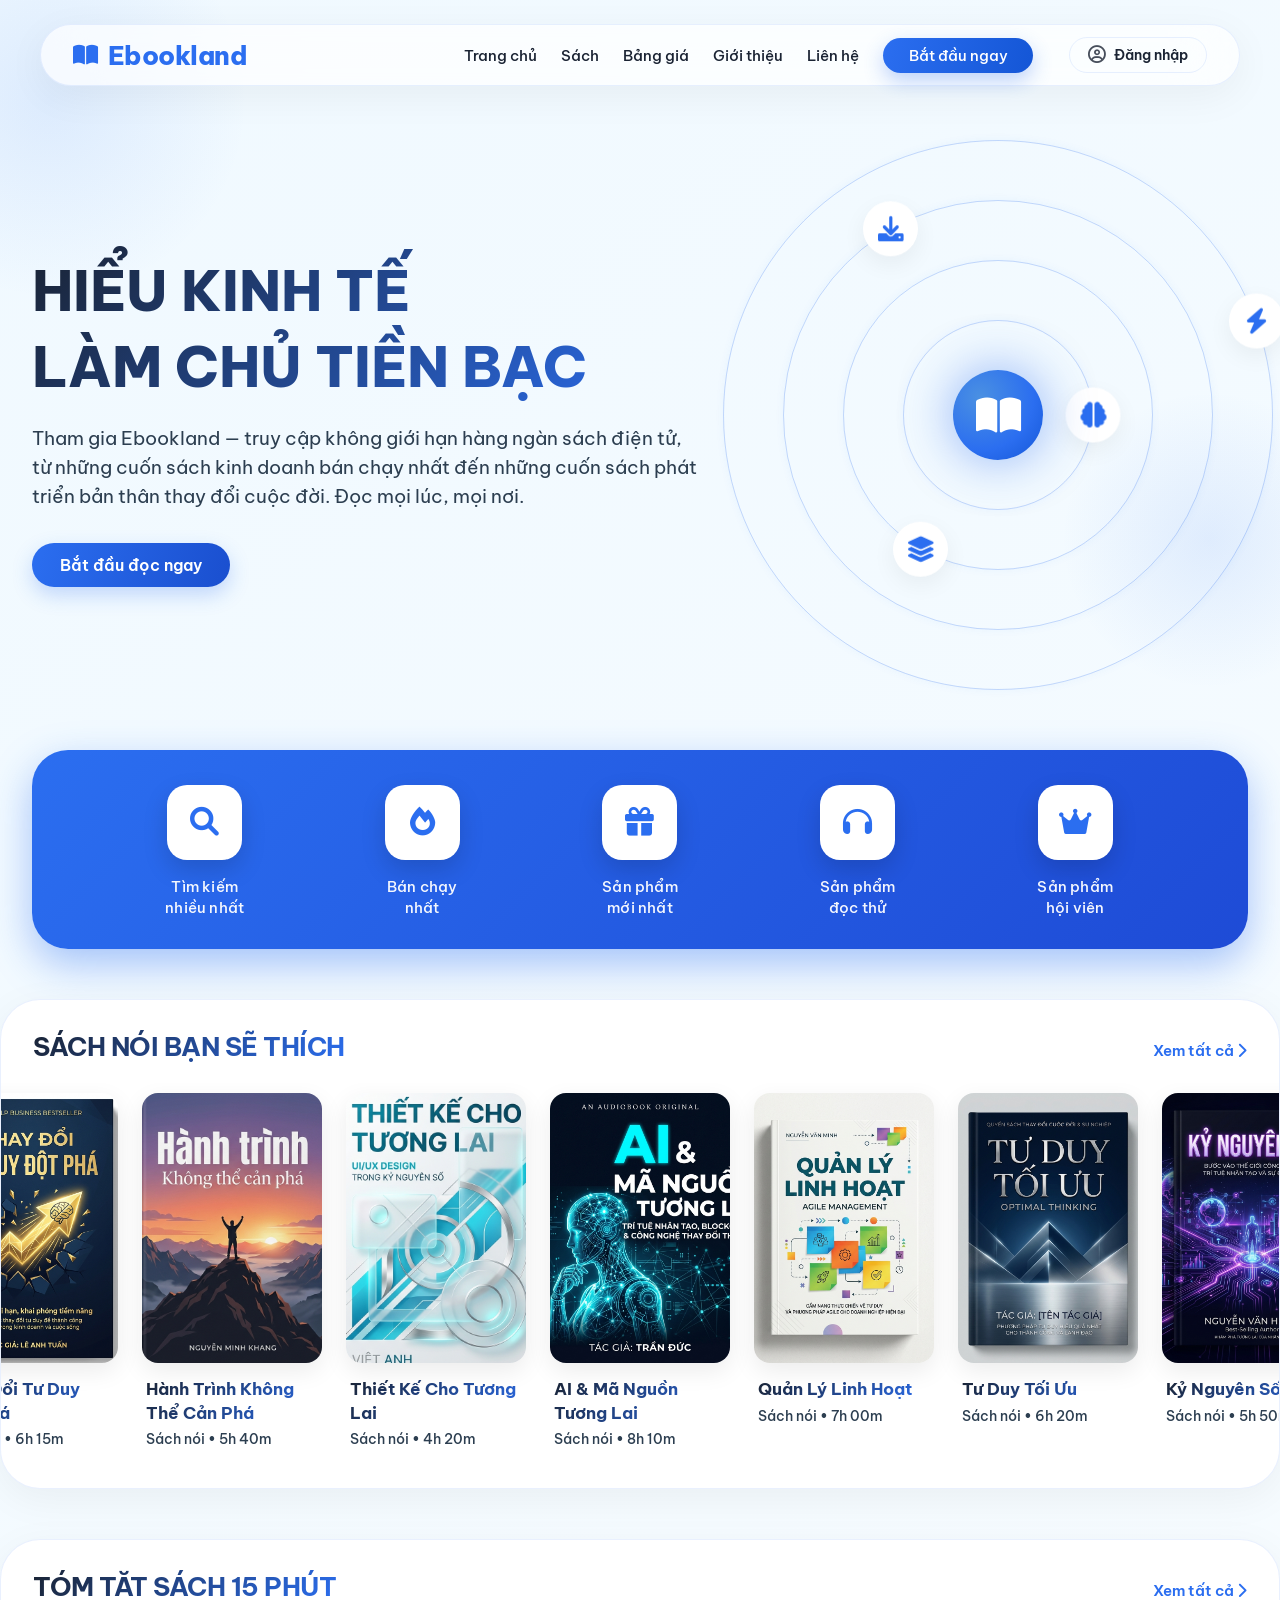
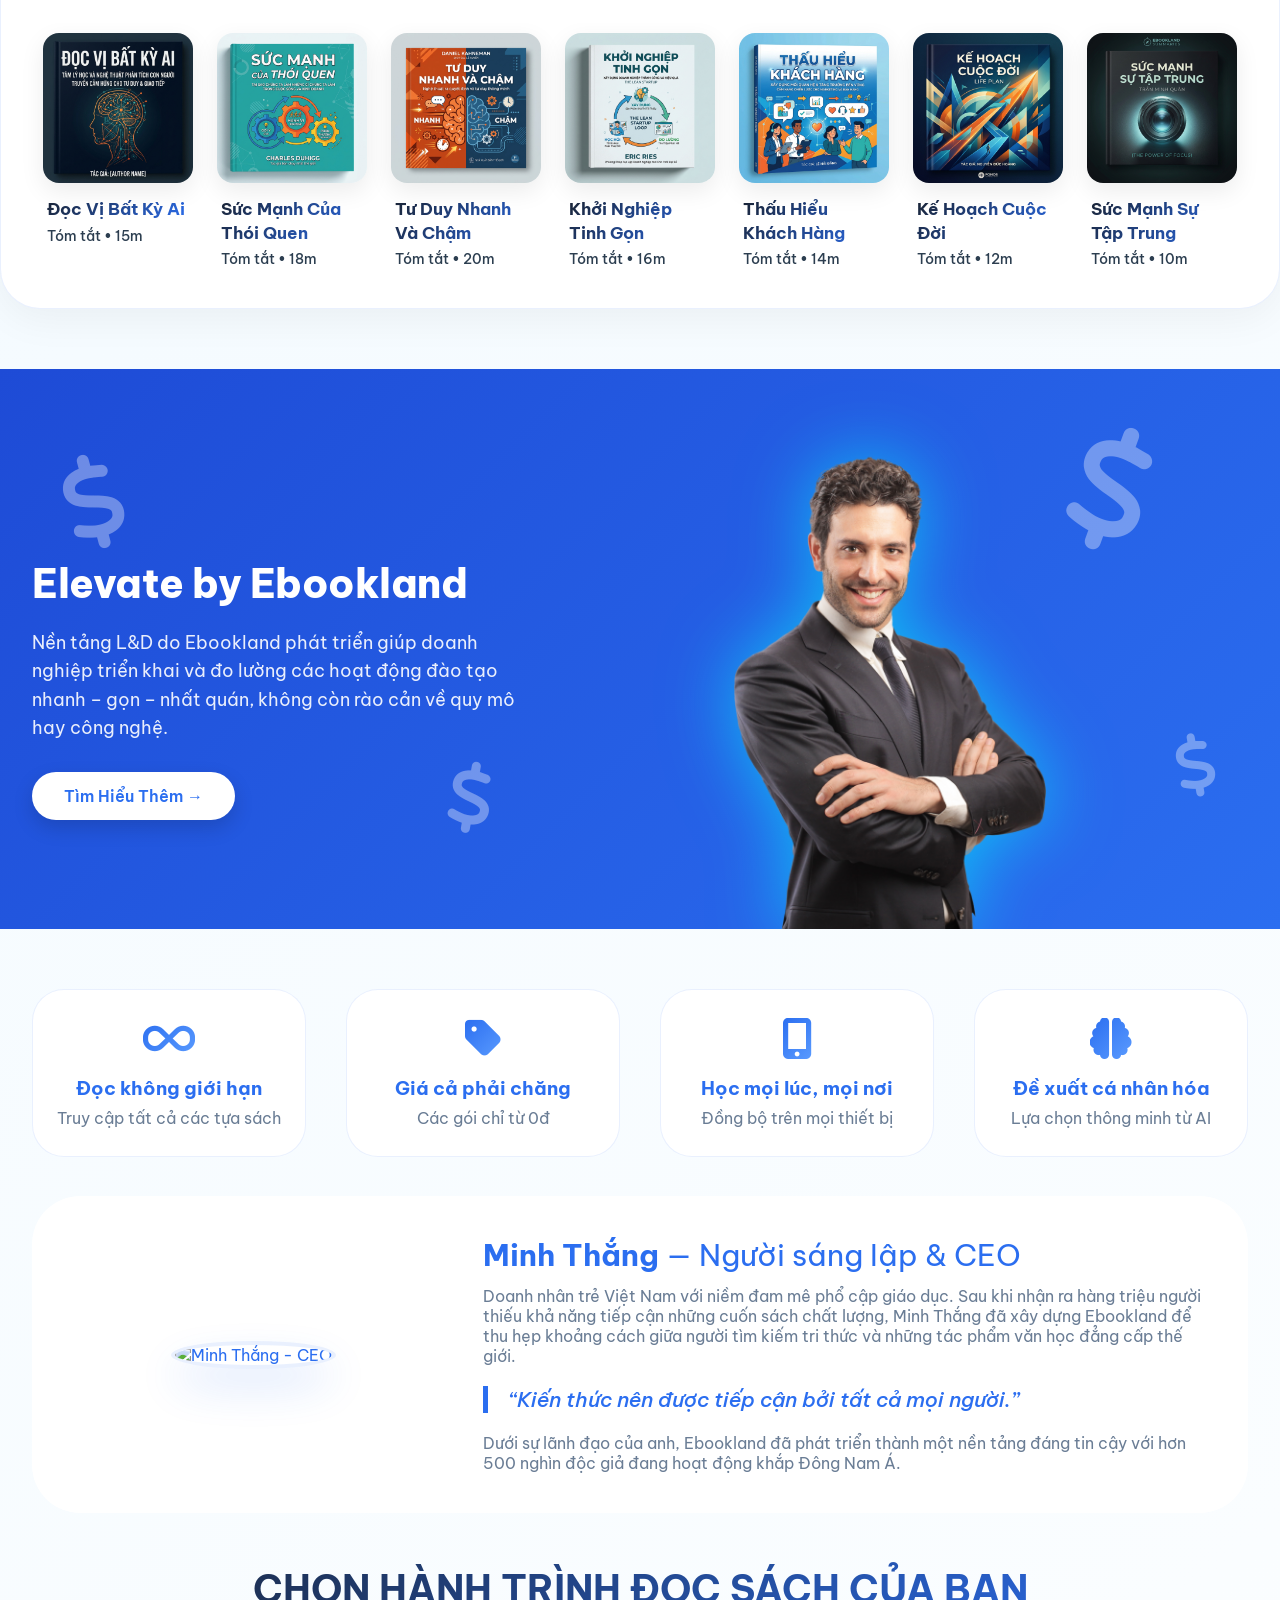
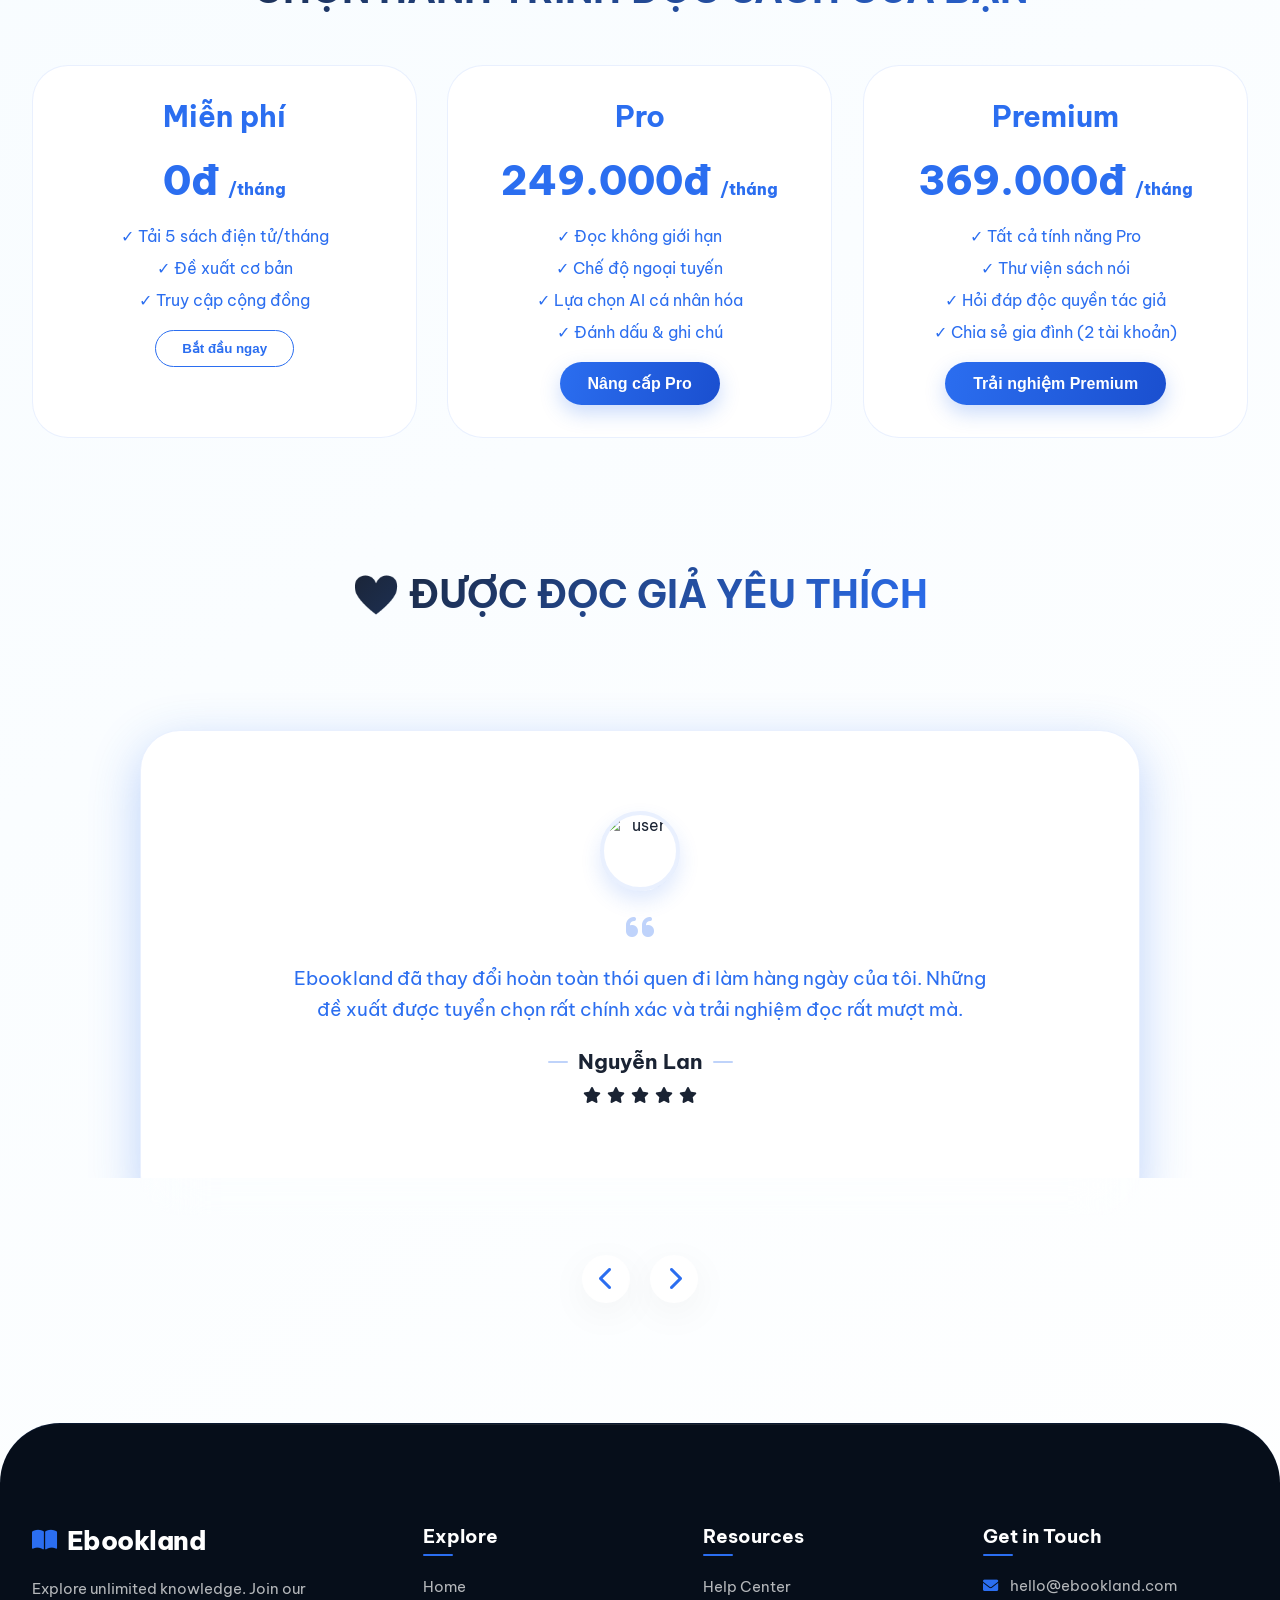
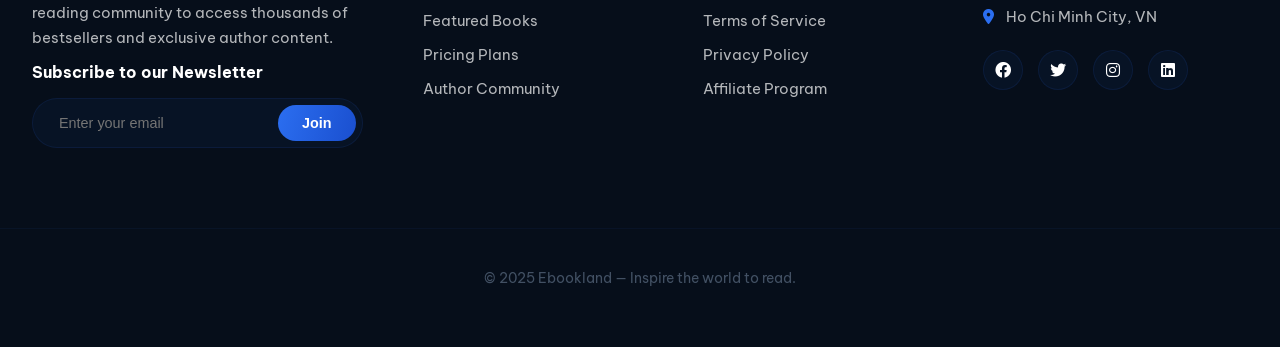
==== index.html @ 4ec9d4ea "first commit" ====
<!doctype html>
<html lang="vi">

<head>
  <meta charset="UTF-8" />
  <meta name="viewport" content="width=device-width, initial-scale=1.0, viewport-fit=cover" />
  <title>Ebookland | Đọc Thông Minh Hơn. Sống Tốt Hơn.</title>
  <link
    href="https://fonts.googleapis.com/css2?family=Be+Vietnam+Pro:wght@100;200;300;400;500;600;700;800;900&display=swap"
    rel="stylesheet" />
  <!-- Font Awesome -->
  <link rel="stylesheet" href="https://cdnjs.cloudflare.com/ajax/libs/font-awesome/6.0.0-beta3/css/all.min.css" />
  <!-- External CSS -->
  <link rel="stylesheet" href="trangchu.css" />
</head>

<body>
  <header>
    <div class="container navbar">
      <div class="logo">
        <i class="fas fa-book-open"></i> Ebookland
      </div>
      <div class="mobile-menu" id="mobileMenuBtn">
        <i class="fas fa-bars"></i>
      </div>
      <ul class="nav-links" id="navLinks">
        <li><a href="#home" data-i18n="nav_home">Trang chủ</a></li>
        <li><a href="#books" data-i18n="nav_books">Sách</a></li>
        <li><a href="#pricing" data-i18n="nav_pricing">Bảng giá</a></li>
        <li><a href="#about" data-i18n="nav_about">Giới thiệu</a></li>
        <li><a href="#contact" data-i18n="nav_contact">Liên hệ</a></li>
        <li><a href="#pricing" class="nav-cta" data-i18n="nav_cta">Bắt đầu ngay</a></li>
        <li id="user-nav-item">
          <a href="login.html" class="nav-login"><i class="far fa-user-circle"></i> Đăng nhập</a>
        </li>
      </ul>
    </div>
  </header>

  <main>
    <!-- Hero Section -->
    <section id="home" class="hero">
      <div class="shape" style="width: 400px; height: 400px; top: -100px; left: -150px"></div>
      <div class="shape" style="width: 300px; height: 300px; bottom: 20px; right: -80px"></div>
      <div class="container hero-content">
        <div class="hero-text">
          <h1 data-i18n="hero_h1">HIỂU KINH TẾ<br />LÀM CHỦ TIỀN BẠC</h1>
          <p data-i18n="hero_p">
            Tham gia Ebookland — truy cập không giới hạn hàng ngàn sách điện tử, từ
            những cuốn sách kinh doanh bán chạy nhất đến những cuốn sách phát triển bản thân
            thay đổi cuộc đời. Đọc mọi lúc, mọi nơi.
          </p>
          <a href="#pricing" class="btn-primary" style="text-decoration: none; display: inline-block"
            data-i18n="hero_btn">Bắt đầu đọc ngay
            <i class="fas fa-arrow-right"></i></a>
        </div>
        <div class="hero-image">
          <div class="orbital-wrapper">
            <!-- Central Core -->
            <div class="orbital-core">
              <i class="fas fa-book-open"></i>
            </div>

            <!-- Orbiting Rings -->
            <div class="orbit-ring ring-1"></div>
            <div class="orbit-ring ring-2"></div>
            <div class="orbit-ring ring-3"></div>
            <div class="orbit-ring ring-4"></div>

            <!-- Orbiting Nodes (Icon Only) -->
            <div class="orbit-card card-1">
              <i class="fas fa-brain"></i>
            </div>
            <div class="orbit-card card-2">
              <i class="fas fa-layer-group"></i>
            </div>
            <div class="orbit-card card-3">
              <i class="fas fa-download"></i>
            </div>
            <div class="orbit-card card-4">
              <i class="fas fa-bolt"></i>
            </div>

            <!-- Decorative Glow Dots -->
            <div class="glow-dot dot-1"></div>
            <div class="glow-dot dot-2"></div>
          </div>
        </div>
      </div>
    </section>

    <!-- Fonos-Style Audio Rails Section -->
    <section id="books" class="audio-sections">
      
      <!-- Quick Categories Navigation -->
      <div class="quick-categories-container reveal-on-scroll">
        <div class="quick-nav-box">
          <a href="#" class="quick-item">
            <div class="quick-icon"><i class="fas fa-search"></i></div>
            <span>Tìm kiếm<br>nhiều nhất</span>
          </a>
          <a href="#" class="quick-item">
            <div class="quick-icon"><i class="fas fa-fire"></i></div>
            <span>Bán chạy<br>nhất</span>
          </a>
          <a href="#" class="quick-item">
            <div class="quick-icon"><i class="fas fa-gift"></i></div>
            <span>Sản phẩm<br>mới nhất</span>
          </a>
          <a href="#" class="quick-item">
            <div class="quick-icon"><i class="fas fa-headphones"></i></div>
            <span>Sản phẩm<br>đọc thử</span>
          </a>
          <a href="#" id="premium-trigger" class="quick-item">
            <div class="quick-icon"><i class="fas fa-crown"></i></div>
            <span>Sản phẩm<br>hội viên</span>
          </a>
        </div>
      </div>

      <!-- Lane 1: Audiobooks -->
      <div class="content-rail-wrapper reveal-on-scroll">
        <div class="container section-header">
          <h2 class="section-title-left">SÁCH NÓI BẠN SẼ THÍCH</h2>
          <a href="tatcasach.html" class="view-all">Xem tất cả <i class="fas fa-chevron-right"></i></a>
        </div>
        <div class="content-rail">
          <!-- Card 1 -->
          <div class="audio-card">
            <div class="cover-wrapper">
              <img src="images/cover-1.png"
                alt="Thay Đổi Tư Duy Đột Phá" />
              <div class="play-overlay"><i class="fas fa-play"></i></div>
            </div>
            <div class="audio-info">
              <div class="audio-title">Thay Đổi Tư Duy Đột Phá</div>
              <div class="audio-author">Sách nói • 6h 15m</div>
            </div>
          </div>
          <!-- Card 2 -->
          <div class="audio-card">
            <div class="cover-wrapper mockup-cover">
              <img src="images/cover-2.png"
                alt="Hành Trình Không Thể Cản Phá" />
              <div class="play-overlay"><i class="fas fa-play"></i></div>
            </div>
            <div class="audio-info">
              <div class="audio-title">Hành Trình Không Thể Cản Phá</div>
              <div class="audio-author">Sách nói • 5h 40m</div>
            </div>
          </div>
          <!-- Card 3 -->
          <div class="audio-card">
            <div class="cover-wrapper mockup-cover">
              <img src="images/cover-3.png"
                alt="Thiết Kế Cho Tương Lai" />
              <div class="play-overlay"><i class="fas fa-play"></i></div>
            </div>
            <div class="audio-info">
              <div class="audio-title">Thiết Kế Cho Tương Lai</div>
              <div class="audio-author">Sách nói • 4h 20m</div>
            </div>
          </div>
          <!-- Card 4 -->
          <div class="audio-card">
            <div class="cover-wrapper">
              <img src="images/ai-book.png" alt="AI & Mã Nguồn Tương Lai" />
              <div class="play-overlay"><i class="fas fa-play"></i></div>
            </div>
            <div class="audio-info">
              <div class="audio-title">AI & Mã Nguồn Tương Lai</div>
              <div class="audio-author">Sách nói • 8h 10m</div>
            </div>
          </div>
          <!-- Card 5 (Extra for scrolling) -->
          <div class="audio-card">
            <div class="cover-wrapper">
              <img src="images/agile-book.png" alt="Quản Lý Linh Hoạt" />
              <div class="play-overlay"><i class="fas fa-play"></i></div>
            </div>
            <div class="audio-info">
              <div class="audio-title">Quản Lý Linh Hoạt</div>
              <div class="audio-author">Sách nói • 7h 00m</div>
            </div>
          </div>
          <!-- Card 6 -->
          <div class="audio-card">
            <div class="cover-wrapper">
              <img src="images/toiuu.png" alt="Tư Duy Tối Ưu" />
              <div class="play-overlay"><i class="fas fa-play"></i></div>
            </div>
            <div class="audio-info">
              <div class="audio-title">Tư Duy Tối Ưu</div>
              <div class="audio-author">Sách nói • 6h 20m</div>
            </div>
          </div>
          <!-- Card 7 -->
          <div class="audio-card">
            <div class="cover-wrapper">
              <img src="images/kynguyenso.png" alt="Kỷ Nguyên Số" />
              <div class="play-overlay"><i class="fas fa-play"></i></div>
            </div>
            <div class="audio-info">
              <div class="audio-title">Kỷ Nguyên Số</div>
              <div class="audio-author">Sách nói • 5h 50m</div>
            </div>
          </div>
        </div>
      </div>

      <!-- Lane 2: Summaries -->
      <div class="content-rail-wrapper reveal-on-scroll" style="transition-delay: 0.2s;">
        <div class="container section-header">
          <h2 class="section-title-left"> TÓM TẮT SÁCH 15 PHÚT</h2>
          <a href="tatcasach.html" class="view-all">Xem tất cả <i class="fas fa-chevron-right"></i></a>
        </div>
        <div class="content-rail">
          <!-- Card 1 -->
          <div class="audio-card square-card">
            <div class="cover-wrapper square">
              <img src="images/docvi.png" alt="Đọc Vị Bất Kỳ Ai" />
              <div class="play-overlay"><i class="fas fa-play"></i></div>
            </div>
            <div class="audio-info">
              <div class="audio-title">Đọc Vị Bất Kỳ Ai</div>
              <div class="audio-author">Tóm tắt • 15m</div>
            </div>
          </div>
          <!-- Card 2 -->
          <div class="audio-card square-card">
            <div class="cover-wrapper square">
              <img src="images/thoiquen.png" alt="Sức Mạnh Của Thói Quen" />
              <div class="play-overlay"><i class="fas fa-play"></i></div>
            </div>
            <div class="audio-info">
              <div class="audio-title">Sức Mạnh Của Thói Quen</div>
              <div class="audio-author">Tóm tắt • 18m</div>
            </div>
          </div>
          <!-- Card 3 -->
          <div class="audio-card square-card">
            <div class="cover-wrapper square">
              <img src="images/tuduy.png" alt="Tư Duy Nhanh Và Chậm" />
              <div class="play-overlay"><i class="fas fa-play"></i></div>
            </div>
            <div class="audio-info">
              <div class="audio-title">Tư Duy Nhanh Và Chậm</div>
              <div class="audio-author">Tóm tắt • 20m</div>
            </div>
          </div>
          <!-- Card 4 -->
          <div class="audio-card square-card">
            <div class="cover-wrapper square">
              <img src="images/khoinghiep.png" alt="Khởi Nghiệp Tinh Gọn" />
              <div class="play-overlay"><i class="fas fa-play"></i></div>
            </div>
            <div class="audio-info">
              <div class="audio-title">Khởi Nghiệp Tinh Gọn</div>
              <div class="audio-author">Tóm tắt • 16m</div>
            </div>
          </div>
          <!-- Card 5 -->
          <div class="audio-card square-card">
            <div class="cover-wrapper square">
              <img src="images/khachhang.png" alt="Thấu Hiểu Khách Hàng" />
              <div class="play-overlay"><i class="fas fa-play"></i></div>
            </div>
            <div class="audio-info">
              <div class="audio-title">Thấu Hiểu Khách Hàng</div>
              <div class="audio-author">Tóm tắt • 14m</div>
            </div>
          </div>
          <!-- Card 6 -->
          <div class="audio-card square-card">
            <div class="cover-wrapper square">
              <img src="images/kehoach.png" alt="Kế Hoạch Cuộc Đời" />
              <div class="play-overlay"><i class="fas fa-play"></i></div>
            </div>
            <div class="audio-info">
              <div class="audio-title">Kế Hoạch Cuộc Đời</div>
              <div class="audio-author">Tóm tắt • 12m</div>
            </div>
          </div>
          <!-- Card 7 -->
          <div class="audio-card square-card">
            <div class="cover-wrapper square">
              <img src="images/taptrung.png" alt="Sức Mạnh Sự Tập Trung" />
              <div class="play-overlay"><i class="fas fa-play"></i></div>
            </div>
            <div class="audio-info">
              <div class="audio-title">Sức Mạnh Sự Tập Trung</div>
              <div class="audio-author">Tóm tắt • 10m</div>
            </div>
          </div>
        </div>
      </div>
    </section>

    <!-- Elevate by Ebookland Banner -->
    <section class="elevate-full-width reveal-on-scroll">
      <div class="elevate-banner">
        <!-- Floating Dollar Icons for decoration -->
        <div class="floating-icons">
          <i class="fas fa-dollar-sign icon-1"></i>
          <i class="fas fa-dollar-sign icon-2"></i>
          <i class="fas fa-dollar-sign icon-3"></i>
          <i class="fas fa-dollar-sign icon-4"></i>
        </div>

        <div class="container elevate-inner">
          <div class="elevate-content">
            <h2>Elevate by Ebookland</h2>
          <p>Nền tảng L&D do Ebookland phát triển giúp doanh nghiệp triển khai và đo lường các hoạt động đào tạo nhanh – gọn – nhất quán, không còn rào cản về quy mô hay công nghệ.</p>
          <a href="#" class="btn-elevate">Tìm Hiểu Thêm &rarr;</a>
        </div>
        
        <div class="elevate-visual reveal-on-scroll">
          <img src="doanhnhan.png" alt="Businessman" class="elevate-businessman-img" />
        </div>
        </div>
      </div>
    </section>

    <!-- Benefits Section -->
    <div class="container">
      <div class="benefits-grid">
        <div class="benefit-item reveal-on-scroll">
          <i class="fas fa-infinity"></i>
          <h4>Đọc không giới hạn</h4>
          <p>Truy cập tất cả các tựa sách</p>
        </div>
        <div class="benefit-item reveal-on-scroll">
          <i class="fas fa-tag"></i>
          <h4>Giá cả phải chăng</h4>
          <p>Các gói chỉ từ 0đ</p>
        </div>
        <div class="benefit-item reveal-on-scroll">
          <i class="fas fa-mobile-alt"></i>
          <h4>Học mọi lúc, mọi nơi</h4>
          <p>Đồng bộ trên mọi thiết bị</p>
        </div>
        <div class="benefit-item reveal-on-scroll">
          <i class="fas fa-brain"></i>
          <h4>Đề xuất cá nhân hóa</h4>
          <p>Lựa chọn thông minh từ AI</p>
        </div>
      </div>
    </div>

    <!-- About CEO -->
    <section id="about" class="container">
      <div class="about-ceo">
        <div class="ceo-img reveal-on-scroll">
          <img src="https://images.unsplash.com/photo-1506794778202-cad84cf45f1d?w=400&h=400&fit=crop"
            alt="Minh Thắng - CEO" />
        </div>
        <div class="ceo-quote reveal-on-scroll">
          <h3>
            Minh Thắng <span style="font-weight: 400">— Người sáng lập & CEO</span>
          </h3>
          <p>
            Doanh nhân trẻ Việt Nam với niềm đam mê phổ cập giáo dục. Sau khi nhận ra hàng triệu người
            thiếu khả năng tiếp cận những cuốn sách chất lượng, Minh Thắng đã xây dựng Ebookland để
            thu hẹp khoảng cách giữa người tìm kiếm tri thức và những tác phẩm văn học đẳng cấp thế giới.
          </p>
          <div class="quote-text">
            “Kiến thức nên được tiếp cận bởi tất cả mọi người.”
          </div>
          <p>
            Dưới sự lãnh đạo của anh, Ebookland đã phát triển thành một nền tảng đáng tin cậy với hơn
            500 nghìn độc giả đang hoạt động khắp Đông Nam Á.
          </p>
        </div>
      </div>
    </section>

    <!-- Pricing Section -->
    <section id="pricing" class="container">
      <h2 class="section-title">CHỌN HÀNH TRÌNH ĐỌC SÁCH CỦA BẠN</h2>
      <div class="pricing-grid">
        <div class="pricing-card reveal-on-scroll">
          <h3>Miễn phí</h3>
          <div class="price-value">
            0đ <span style="font-size: 1rem">/tháng</span>
          </div>
          <ul>
            <li>✓ Tải 5 sách điện tử/tháng</li>
            <li>✓ Đề xuất cơ bản</li>
            <li>✓ Truy cập cộng đồng</li>
          </ul>
          <button class="btn-outline">Bắt đầu ngay</button>
        </div>
        <div class="pricing-card reveal-on-scroll">
          <h3>Pro</h3>
          <div class="price-value">
            249.000đ <span style="font-size: 1rem">/tháng</span>
          </div>
          <ul>
            <li>✓ Đọc không giới hạn</li>
            <li>✓ Chế độ ngoại tuyến</li>
            <li>✓ Lựa chọn AI cá nhân hóa</li>
            <li>✓ Đánh dấu & ghi chú</li>
          </ul>
          <button class="btn-primary">Nâng cấp Pro</button>
        </div>
        <div class="pricing-card reveal-on-scroll">
          <h3>Premium</h3>
          <div class="price-value">
            369.000đ <span style="font-size: 1rem">/tháng</span>
          </div>
          <ul>
            <li>✓ Tất cả tính năng Pro</li>
            <li>✓ Thư viện sách nói</li>
            <li>✓ Hỏi đáp độc quyền tác giả</li>
            <li>✓ Chia sẻ gia đình (2 tài khoản)</li>
          </ul>
          <button class="btn-primary">Trải nghiệm Premium</button>
        </div>
      </div>
    </section>

    <!-- Testimonials Slider -->
    <section class="container testimonials-section">
      <h2 class="section-title">❤️ ĐƯỢC ĐỌC GIẢ YÊU THÍCH</h2>
      <div class="slider-container">
        <div class="testimonial-track" id="testimonialTrack">
          <div class="testimonial-card reveal-on-scroll">
            <img src="https://randomuser.me/api/portraits/women/68.jpg" alt="user" />
            <p>
              <i class="fas fa-quote-left"></i>
              Ebookland đã thay đổi hoàn toàn thói quen đi làm hàng ngày của tôi. Những đề xuất được
              tuyển chọn rất chính xác và trải nghiệm đọc rất mượt mà.
            </p>
            <h4>Nguyễn Lan</h4>
            <div class="stars">
              <i class="fas fa-star"></i><i class="fas fa-star"></i><i class="fas fa-star"></i><i
                class="fas fa-star"></i><i class="fas fa-star"></i>
            </div>
          </div>
          <div class="testimonial-card reveal-on-scroll">
            <img src="https://randomuser.me/api/portraits/men/32.jpg" alt="user" />
            <p>
              <i class="fas fa-quote-left"></i> Gói Pro thực sự là một món hời. Tôi đã đọc 24 cuốn sách
              trong 3 tháng nhờ thư viện khổng lồ và ứng dụng di động tuyệt vời. Rất đáng giới thiệu!
            </p>
            <h4>Minh Đức</h4>
            <div class="stars">
              <i class="fas fa-star"></i><i class="fas fa-star"></i><i class="fas fa-star"></i><i
                class="fas fa-star"></i><i class="fas fa-star-half-alt"></i>
            </div>
          </div>
          <div class="testimonial-card reveal-on-scroll">
            <img src="https://randomuser.me/api/portraits/women/44.jpg" alt="user" />
            <p>
              <i class="fas fa-quote-left"></i> Cuối cùng tôi cũng tìm được một nền tảng cung cấp các kiến thức
              kinh doanh thực tiễn và chuyên sâu. Sau thời gian trải nghiệm, dịch vụ tại đây thực sự vượt xa
              mong đợi của tôi.
            </p>
            <h4>Phương Anh</h4>
            <div class="stars">
              <i class="fas fa-star"></i><i class="fas fa-star"></i><i class="fas fa-star"></i><i
                class="fas fa-star"></i><i class="fas fa-star"></i>
            </div>
          </div>
        </div>
      </div>
      <div class="slider-controls">
        <button class="slider-btn" id="prevSlide">
          <i class="fas fa-chevron-left"></i>
        </button>
        <button class="slider-btn" id="nextSlide">
          <i class="fas fa-chevron-right"></i>
        </button>
      </div>
    </section>
  </main>

  <!-- Footer -->
  <footer>
    <div class="container footer-grid">
      <!-- Column 1: Brand & Newsletter -->
      <div class="footer-col brand-col">
        <div class="logo footer-logo">
          <i class="fas fa-book-open"></i> Ebookland
        </div>
        <p class="footer-desc">
          Explore unlimited knowledge. Join our reading community to access thousands of bestsellers and exclusive
          author
          content.
        </p>
        <div class="newsletter">
          <h5>Subscribe to our Newsletter</h5>
          <div class="newsletter-form">
            <input type="email" placeholder="Enter your email" />
            <button class="btn-primary">Join</button>
          </div>
        </div>
      </div>

      <!-- Column 2: Explore -->
      <div class="footer-col reveal-on-scroll">
        <h4>Explore</h4>
        <ul class="footer-links">
          <li><a href="#home">Home</a></li>
          <li><a href="#books">Featured Books</a></li>
          <li><a href="#pricing">Pricing Plans</a></li>
          <li><a href="#about">Author Community</a></li>
        </ul>
      </div>

      <!-- Column 3: Resources -->
      <div class="footer-col reveal-on-scroll">
        <h4>Resources</h4>
        <ul class="footer-links">
          <li><a href="#">Help Center</a></li>
          <li><a href="#">Terms of Service</a></li>
          <li><a href="#">Privacy Policy</a></li>
          <li><a href="#">Affiliate Program</a></li>
        </ul>
      </div>

      <!-- Column 4: Contact & Social -->
      <div class="footer-col reveal-on-scroll">
        <h4>Get in Touch</h4>
        <p><i class="fas fa-envelope"></i> hello@ebookland.com</p>
        <p><i class="fas fa-map-marker-alt"></i> Ho Chi Minh City, VN</p>
        <div class="social-icons">
          <a href="#"><i class="fab fa-facebook"></i></a>
          <a href="#"><i class="fab fa-twitter"></i></a>
          <a href="#"><i class="fab fa-instagram"></i></a>
          <a href="#"><i class="fab fa-linkedin"></i></a>
        </div>
      </div>
    </div>
    <div class="container footer-bottom">
      <div class="copyright">
        © 2025 Ebookland — Inspire the world to read.
      </div>
    </div>
  </footer>

  <!-- Back to Top Button -->
  <div class="back-to-top" id="backToTop">
    <i class="fas fa-arrow-up"></i>
  </div>

  <script>
    // Mobile menu toggle
    const mobileBtn = document.getElementById("mobileMenuBtn");
    const navLinks = document.getElementById("navLinks");
    mobileBtn.addEventListener("click", () => {
      navLinks.classList.toggle("active");
    });

    // Testimonials slider
    const track = document.getElementById("testimonialTrack");
    const slides = document.querySelectorAll(".testimonial-card");
    const prevBtn = document.getElementById("prevSlide");
    const nextBtn = document.getElementById("nextSlide");
    let currentIdx = 0;
    const totalSlides = slides.length;

    function updateSlider() {
      const width = sliderContainer.clientWidth;
      track.style.transform = `translateX(-${currentIdx * width}px)`;
    }

    window.addEventListener("resize", () => updateSlider());

    nextBtn.addEventListener("click", () => {
      currentIdx = (currentIdx + 1) % totalSlides;
      updateSlider();
    });

    prevBtn.addEventListener("click", () => {
      currentIdx = (currentIdx - 1 + totalSlides) % totalSlides;
      updateSlider();
    });

    let autoplay = setInterval(() => {
      currentIdx = (currentIdx + 1) % totalSlides;
      updateSlider();
    }, 5500);

    const sliderContainer = document.querySelector(".slider-container");
    sliderContainer.addEventListener("mouseenter", () =>
      clearInterval(autoplay),
    );
    sliderContainer.addEventListener("mouseleave", () => {
      autoplay = setInterval(() => {
        currentIdx = (currentIdx + 1) % totalSlides;
        updateSlider();
      }, 5500);
    });

    // Smooth scroll
    document.querySelectorAll('a[href^="#"]').forEach((anchor) => {
      anchor.addEventListener("click", function (e) {
        e.preventDefault();
        const target = document.querySelector(this.getAttribute("href"));
        if (target) {
          target.scrollIntoView({ behavior: "smooth", block: "start" });
          if (navLinks.classList.contains("active"))
            navLinks.classList.remove("active");
        }
      });
    });

    // Header scroll effect & Back to Top visibility
    const header = document.querySelector("header");
    const backToTop = document.getElementById("backToTop");

    window.addEventListener("scroll", () => {
      // Header
      if (window.scrollY > 50) {
        header.classList.add("scrolled");
      } else {
        header.classList.remove("scrolled");
      }

      // Back to top
      if (window.scrollY > 500) {
        backToTop.classList.add("visible");
      } else {
        backToTop.classList.remove("visible");
      }
    });

    backToTop.addEventListener("click", () => {
      window.scrollTo({ top: 0, behavior: "smooth" });
    });

    setTimeout(() => updateSlider(), 100);

    // Check for logged in user
    document.addEventListener('DOMContentLoaded', () => {
      const userName = localStorage.getItem('user_name');
      const userNavItem = document.getElementById('user-nav-item');

      if (userName && userNavItem) {
        userNavItem.style.position = 'relative'; // Ensure dropdown positions correctly
        userNavItem.innerHTML = `
          <div class="user-logged-in-box" id="userProfileBtn">
            <span class="user-avatar-circle"><i class="fas fa-user"></i></span>
            <span class="user-name-label">${userName}</span>
            <i class="fas fa-chevron-down dropdown-arrow"></i>
          </div>
          <div class="user-dropdown" id="userDropdown">
            <a href="#" class="dropdown-item"><i class="far fa-id-badge"></i> <span data-i18n="menu_profile">Hồ sơ cá nhân</span></a>
            <a href="#" class="dropdown-item"><i class="fas fa-book-reader"></i> <span data-i18n="menu_books">Sách của tôi</span></a>
            
            <div class="dropdown-divider"></div>
            <!-- Theme Toggle -->
            <div class="dropdown-item theme-item" id="themeToggle">
              <i class="fas fa-moon"></i> <span data-i18n="menu_theme">Giao diện: Tối</span>
            </div>
            <!-- Language Toggle -->
            <div class="dropdown-item lang-item" id="langToggle">
              <i class="fas fa-globe"></i> <span data-i18n="menu_lang">Ngôn ngữ: EN</span>
            </div>
            
            <div class="dropdown-divider"></div>
            <a href="#" id="logoutBtn" class="dropdown-item logout-item"><i class="fas fa-sign-out-alt"></i> <span data-i18n="menu_logout">Đăng xuất</span></a>
          </div>
        `;

        const userProfileBtn = document.getElementById('userProfileBtn');
        const userDropdown = document.getElementById('userDropdown');
        const themeToggle = document.getElementById('themeToggle');
        const langToggle = document.getElementById('langToggle');

        // Toggle dropdown on click
        userProfileBtn.addEventListener('click', (e) => {
          e.stopPropagation();
          userDropdown.classList.toggle('active');
          userProfileBtn.classList.toggle('active');
        });

        // Toggle Theme
        themeToggle.addEventListener('click', (e) => {
          e.stopPropagation();
          const isDark = document.body.classList.toggle('dark-mode');
          localStorage.setItem('theme', isDark ? 'dark' : 'light');
          updateThemeUI(isDark);
        });

        // Toggle Language
        langToggle.addEventListener('click', (e) => {
          e.stopPropagation();
          const currentLang = localStorage.getItem('lang') === 'en' ? 'vi' : 'en';
          localStorage.setItem('lang', currentLang);
          applyLanguage(currentLang);
        });

        // Close dropdown when clicking outside
        document.addEventListener('click', () => {
          if (userDropdown.classList.contains('active')) {
            userDropdown.classList.remove('active');
            userProfileBtn.classList.remove('active');
          }
        });

        // Handle Logout
        document.getElementById('logoutBtn').addEventListener('click', (e) => {
          e.preventDefault();
          localStorage.removeItem('user_name');
          window.location.reload();
        });
      }
    });

    // Theme & Language Helper Functions
    function updateThemeUI(isDark) {
      const themeText = document.querySelector('[data-i18n="menu_theme"]');
      const themeIcon = document.querySelector('.theme-item i');
      const currentLang = localStorage.getItem('lang') || 'vi';

      if (isDark) {
        themeIcon.className = 'fas fa-sun';
        themeText.textContent = currentLang === 'vi' ? 'Giao diện: Sáng' : 'Theme: Light';
      } else {
        themeIcon.className = 'fas fa-moon';
        themeText.textContent = currentLang === 'vi' ? 'Giao diện: Tối' : 'Theme: Dark';
      }
    }

    const translations = {
      vi: {
        nav_home: "Trang chủ", nav_books: "Sách", nav_pricing: "Bảng giá", nav_about: "Giới thiệu", nav_contact: "Liên hệ", nav_cta: "Bắt đầu ngay", nav_login: "Đăng nhập",
        hero_h1: "HIỂU KINH TẾ<br />LÀM CHỦ TIỀN BẠC", hero_p: "Tham gia Ebookland — truy cập không giới hạn hàng ngàn sách điện tử, từ những cuốn sách kinh doanh bán chạy nhất đến những cuốn sách phát triển bản thân thay đổi cuộc đời. Đọc mọi lúc, mọi nơi.", hero_btn: "Bắt đầu đọc ngay",
        menu_profile: "Hồ sơ cá nhân", menu_books: "Sách của tôi", menu_theme: "Giao diện", menu_lang: "Ngôn ngữ: EN", menu_logout: "Đăng xuất"
      },
      en: {
        nav_home: "Home", nav_books: "Books", nav_pricing: "Pricing", nav_about: "About", nav_contact: "Contact", nav_cta: "Get Started", nav_login: "Login",
        hero_h1: "UNDERSTAND ECONOMY<br />MASTER YOUR MONEY", hero_p: "Join Ebookland — unlimited access to thousands of ebooks, from best-selling business books to life-changing personal growth titles. Read anytime, anywhere.", hero_btn: "Start Reading Now",
        menu_profile: "Profile", menu_books: "My Books", menu_theme: "Theme", menu_lang: "Language: VI", menu_logout: "Logout"
      }
    };

    function applyLanguage(lang) {
      document.querySelectorAll('[data-i18n]').forEach(el => {
        const key = el.getAttribute('data-i18n');
        if (translations[lang][key]) {
          el.innerHTML = translations[lang][key];
        }
      });
      // Update toggle text
      const langText = document.querySelector('[data-i18n="menu_lang"]');
      if (langText) langText.textContent = lang === 'vi' ? 'Ngôn ngữ: EN' : 'Language: VI';

      // Re-update theme text to match language
      const isDark = document.body.classList.contains('dark-mode');
      updateThemeUI(isDark);
    }

    // Initial Load Preferences
    window.addEventListener('DOMContentLoaded', () => {
      const savedTheme = localStorage.getItem('theme');
      if (savedTheme === 'dark') {
        document.body.classList.add('dark-mode');
        updateThemeUI(true);
      }

      const savedLang = localStorage.getItem('lang') || 'vi';
      applyLanguage(savedLang);
    });
  </script>
  <!-- Premium Membership Modal -->
  <div id="premium-modal" class="premium-modal-overlay">
    <div class="premium-modal-content">
      <button class="close-modal-btn" id="close-premium"><i class="fas fa-times"></i></button>
      <div class="premium-icon-large"><i class="fas fa-crown"></i></div>
      <h3>Nâng Cấp Hội Viên</h3>
      <p>Khai mở toàn bộ kho sách nói, tóm tắt phiên bản đặc biệt và nội dung đọc độc quyền. Trải nghiệm không giới hạn ngay hôm nay!</p>
      
      <div class="premium-perks">
        <div class="perk"><i class="fas fa-check-circle"></i> Nghe thoả thích mọi lúc mọi nơi</div>
        <div class="perk"><i class="fas fa-check-circle"></i> Trải nghiệm không quảng cáo</div>
        <div class="perk"><i class="fas fa-check-circle"></i> Tặng 1 huy hiệu đặc biệt mỗi tháng</div>
      </div>
      
      <button class="btn-primary buy-premium-btn">Nâng Cấp Ngay</button>
      <div class="premium-hint">Chỉ từ 49.000đ/tháng. Hủy bất cứ lúc nào.</div>
    </div>
  </div>

  <script>
    // Premium Modal Logic
    document.addEventListener('DOMContentLoaded', () => {
      const premiumTrigger = document.getElementById('premium-trigger');
      const premiumModal = document.getElementById('premium-modal');
      const closePremiumBtn = document.getElementById('close-premium');

      if (premiumTrigger && premiumModal) {
        premiumTrigger.addEventListener('click', (e) => {
          e.preventDefault();
          premiumModal.classList.add('active');
        });

        closePremiumBtn.addEventListener('click', () => {
          premiumModal.classList.remove('active');
        });

        // Close on outside click
        premiumModal.addEventListener('click', (e) => {
          if (e.target === premiumModal) {
            premiumModal.classList.remove('active');
          }
        });
      }
    });
  </script>
  <script src="js/scroll-reveal.js"></script>
</body>

</html>
---- trangchu.css ----
:root {
  --primary-blue: #2b6ef0;
  --primary-dark: #1456d6;
  --primary-glow: rgba(43, 110, 240, 0.3);
  --bg-body: linear-gradient(145deg, #f0f9ff 0%, #ffffff 100%);
  --bg-card: #ffffff;
  --bg-header: rgba(255, 255, 255, 0.7);
  --bg-footer: #060e1a;
  --text-main: #1a2333;
  --text-muted: #2c3e50;
  /* Set consistent muted color */
  --text-card-main: #2b6ef0;
  --text-card-muted: #6a7d95;
  --text-footer-main: #ffffff;
  --text-footer-muted: rgba(255, 255, 255, 0.7);
  --border-color: rgba(43, 110, 240, 0.1);
  --shadow-main: 0 10px 40px rgba(0, 0, 0, 0.05);
  --glass-blur: 30px;
  /* Increased blur for more 'mờ' effect */
}

body.dark-mode {
  --primary-blue: #3d7eff;
  --primary-dark: #2b6ef0;
  --primary-glow: rgba(61, 126, 255, 0.4);
  --bg-body: #0a111e;
  --bg-card: rgba(10, 17, 30, 0.2);
  /* Seamless transparent card */
  --bg-header: rgba(13, 21, 37, 0.85);
  --bg-footer: linear-gradient(135deg, #ffffff 0%, #eef5ff 100%);
  /* Frost Gradient */
  --text-main: #ffffff;
  --text-muted: rgba(255, 255, 255, 0.7);
  --text-card-main: #ffffff;
  --text-card-muted: rgba(255, 255, 255, 0.7);
  --text-footer-main: #2b6ef0;
  --text-footer-muted: #6a7d95;
  --border-color: rgba(255, 255, 255, 0.1);
  /* Subtle definition border */
  --shadow-main: 0 15px 50px rgba(0, 0, 0, 0.2);
  --glass-blur: 35px;
  /* Deep blur for seamless feel */
}

* {
  margin: 0;
  padding: 0;
  box-sizing: border-box;
}

/* Custom Scrollbar */
::-webkit-scrollbar {
  width: 10px;
}

::-webkit-scrollbar-track {
  background: var(--bg-body);
}

::-webkit-scrollbar-thumb {
  background: var(--primary-blue);
  border-radius: 10px;
}

::-webkit-scrollbar-thumb:hover {
  background: var(--primary-dark);
}

/* For Firefox */
* {
  scrollbar-width: thin;
  scrollbar-color: var(--primary-blue) var(--bg-body);
}

::-webkit-scrollbar-corner {
  background: var(--bg-body);
}body {
  font-family: "Be Vietnam Pro", sans-serif;
  background: var(--bg-body);
  color: var(--text-main);
  overflow-x: hidden;
  scroll-behavior: smooth;
  transition: background 0.4s ease, color 0.4s ease;
}

/* --- Scroll Reveal Animations (Base definitions) --- */
.reveal-on-scroll {
  opacity: 0;
  transform: translateY(30px);
  transition: opacity 1.6s cubic-bezier(0.2, 1, 0.3, 1), transform 1.6s cubic-bezier(0.2, 1, 0.3, 1);
  will-change: opacity, transform;
}

.reveal-on-scroll.active {
  opacity: 1;
  transform: translateY(0);
}

/* Staggered Delay for Grid Elements */
.books-grid > .reveal-on-scroll:nth-child(2) { transition-delay: 0.15s; }
.books-grid > .reveal-on-scroll:nth-child(3) { transition-delay: 0.3s; }
.books-grid > .reveal-on-scroll:nth-child(4) { transition-delay: 0.45s; }
.books-grid > .reveal-on-scroll:nth-child(5) { transition-delay: 0.6s; }

.categories-grid > .reveal-on-scroll:nth-child(2) { transition-delay: 0.15s; }
.categories-grid > .reveal-on-scroll:nth-child(3) { transition-delay: 0.3s; }
.categories-grid > .reveal-on-scroll:nth-child(4) { transition-delay: 0.45s; }
.categories-grid > .reveal-on-scroll:nth-child(5) { transition-delay: 0.6s; }

.testimonials-grid > .reveal-on-scroll:nth-child(2) { transition-delay: 0.15s; }
.testimonials-grid > .reveal-on-scroll:nth-child(3) { transition-delay: 0.3s; }

.footer-grid > .reveal-on-scroll:nth-child(2) { transition-delay: 0.15s; }
.footer-grid > .reveal-on-scroll:nth-child(3) { transition-delay: 0.3s; }
.footer-grid > .reveal-on-scroll:nth-child(4) { transition-delay: 0.45s; }

h1,
h2,
h3,
.logo,
.nav-links a,
.cta-btn {
  font-family: "Be Vietnam Pro", sans-serif;
}

.container {
  max-width: 1280px;
  margin: 0 auto;
  padding: 0 32px;
}

/* ----- HEADER (MODERN FLOATING PILL) ----- */
header {
  position: fixed;
  top: 24px;
  left: 0;
  right: 0;
  width: 95%;
  max-width: 1200px;
  margin: 0 auto;
  z-index: 1000;
  background: var(--bg-header);
  backdrop-filter: blur(var(--glass-blur));
  -webkit-backdrop-filter: blur(var(--glass-blur));
  border: 1px solid var(--border-color);
  border-radius: 60px;
  padding: 12px 0;
  box-shadow: var(--shadow-main);
  transition: all 0.5s cubic-bezier(0.16, 1, 0.3, 1);
}

header.scrolled {
  top: 10px;
  width: 95%;
  padding: 8px 0;
  background: var(--bg-header);
  box-shadow: 0 12px 30px rgba(0, 0, 0, 0.08);
}

.navbar {
  display: flex;
  justify-content: space-between;
  align-items: center;
  padding: 0 32px;
}

.logo {
  font-size: 1.6rem;
  font-weight: 800;
  color: var(--primary-blue);
  letter-spacing: -0.5px;
  display: flex;
  align-items: center;
  gap: 10px;
  cursor: pointer;
}

.logo i {
  color: var(--primary-blue);
  font-size: 1.4rem;
}

.nav-links {
  display: flex;
  gap: 24px;
  align-items: center;
  list-style: none;
}

.nav-links li {
  position: relative;
}

.nav-links a {
  text-decoration: none;
  font-weight: 500;
  color: var(--text-main);
  transition: all 0.3s ease;
  font-size: 0.95rem;
  padding: 8px 0;
}

.nav-links a:not(.nav-cta):not(.nav-login)::after {
  content: "";
  position: absolute;
  width: 0;
  height: 2px;
  bottom: 0;
  left: 0;
  background: var(--primary-blue);
  transition: width 0.3s ease;
  border-radius: 10px;
}

.nav-links a:not(.nav-cta):not(.nav-login):hover::after {
  width: 100%;
}

.nav-links a:hover {
  color: var(--primary-blue);
}

.nav-links a.nav-login {
  color: var(--text-main);
  font-weight: 600;
  padding: 8px 18px;
  border: 1.5px solid var(--border-color);
  border-radius: 40px;
  display: flex !important;
  align-items: center;
  gap: 8px;
  transition: all 0.3s ease;
  font-size: 0.9rem;
}

.nav-links a.nav-login i {
  font-size: 1.1rem;
  opacity: 0.8;
}

.nav-links a.nav-login:hover {
  background: var(--primary-glow);
  border-color: var(--primary-blue);
  color: var(--primary-blue);
  transform: translateY(-1px);
}

.nav-cta {
  font-weight: 600;
  font-size: 0.95rem;
  background: linear-gradient(105deg, var(--primary-blue), var(--primary-dark));
  color: white !important;
  padding: 14px 34px;
  border-radius: 50px;
  display: inline-flex !important;
  align-items: center;
  justify-content: center;
  white-space: nowrap;
  transition: all 0.3s cubic-bezier(0.175, 0.885, 0.32, 1.275);
  box-shadow: 0 8px 20px var(--primary-glow);
  min-width: 150px;
  margin-right: 12px;
}

/* User Logged In Styles */
.user-logged-in-box {
  display: flex;
  align-items: center;
  gap: 10px;
  background: var(--bg-card);
  backdrop-filter: blur(var(--glass-blur));
  -webkit-backdrop-filter: blur(var(--glass-blur));
  padding: 6px 14px 6px 6px;
  border-radius: 50px;
  border: 1px solid var(--border-color);
  box-shadow: var(--shadow-main);
  cursor: pointer;
  transition: all 0.3s cubic-bezier(0.4, 0, 0.2, 1);
  position: relative;
  user-select: none;
  color: var(--text-card-main);
}

.user-logged-in-box:hover,
.user-logged-in-box.active {
  border-color: var(--primary-blue);
  box-shadow: 0 8px 25px var(--primary-glow);
  transform: translateY(-1px);
}

.user-avatar-circle {
  width: 32px;
  height: 32px;
  background: var(--primary-blue);
  color: white;
  border-radius: 50%;
  display: flex;
  align-items: center;
  justify-content: center;
  font-size: 0.85rem;
  box-shadow: 0 4px 10px var(--primary-glow);
  border: 1.5px solid rgba(255, 255, 255, 0.2);
}

.user-name-label {
  font-weight: 700;
  color: var(--text-card-main);
  font-size: 0.9rem;
}

.dropdown-arrow {
  font-size: 0.75rem;
  color: var(--text-card-muted);
  transition: transform 0.3s;
}

.user-logged-in-box.active .dropdown-arrow {
  transform: rotate(180deg);
  color: var(--text-card-main);
}

/* User Dropdown Menu - Substantial Frosted Glass (Đậm hơn nữa) */
.user-dropdown {
  position: absolute;
  top: calc(100% + 14px);
  right: 0;
  background: rgba(255, 255, 255, 0.85);
  /* Much thicker frosted layer */
  backdrop-filter: blur(50px) saturate(200%);
  -webkit-backdrop-filter: blur(50px) saturate(200%);
  min-width: 250px;
  border-radius: 20px;
  box-shadow:
    0 15px 50px rgba(0, 0, 0, 0.15),
    inset 0 0 0 1px rgba(255, 255, 255, 0.4);
  /* Enhanced thickness effect */
  padding: 12px;
  z-index: 1020;
  border: 1px solid rgba(255, 255, 255, 0.3);
  opacity: 0;
  visibility: hidden;
  transform: translateY(15px) scale(0.95);
  transition: all 0.4s cubic-bezier(0.16, 1, 0.3, 1);
}

body.dark-mode .user-dropdown {
  background: rgba(13, 21, 37, 0.9);
  /* Very thick frosted navy */
  border-color: rgba(255, 255, 255, 0.2);
}

.user-dropdown.active {
  opacity: 1;
  visibility: visible;
  transform: translateY(0) scale(1);
}

.dropdown-item {
  display: flex;
  align-items: center;
  gap: 12px;
  padding: 12px 14px;
  color: var(--text-card-main);
  text-decoration: none;
  font-size: 0.88rem;
  font-weight: 500;
  border-radius: 10px;
  transition: all 0.2s ease;
}

.dropdown-item i {
  font-size: 1rem;
  width: 20px;
  text-align: center;
  color: var(--text-card-muted);
  transition: color 0.2s;
}

.dropdown-item:hover {
  background: rgba(255, 255, 255, 0.2);
  color: var(--text-card-main);
}

body.dark-mode .dropdown-item:hover {
  background: rgba(43, 110, 240, 0.15);
}

.dropdown-item:hover i {
  color: var(--text-card-main);
}

.dropdown-divider {
  height: 1px;
  background: var(--border-color);
  margin: 8px 10px;
  opacity: 0.5;
}

.logout-item {
  color: #ff5e3a !important;
  font-weight: 600;
}

.logout-item i {
  color: #ff5e3a !important;
}

.logout-item i {
  color: #e74c3c !important;
}

.logout-item:hover {
  background: rgba(231, 76, 60, 0.05) !important;
}

.nav-links a.nav-cta:hover {
  transform: translateY(-2px) scale(1.05);
  box-shadow: 0 10px 20px rgba(43, 110, 240, 0.3);
}

.mobile-menu {
  display: none;
  font-size: 1.4rem;
  cursor: pointer;
  color: #1a2a3f;
}

/* ----- rest of the styles (unchanged) ----- */
.glass-card {
  background: rgba(255, 255, 255, 0.7);
  backdrop-filter: blur(12px);
  border-radius: 32px;
  box-shadow: 0 8px 32px rgba(43, 110, 240, 0.08);
  border: 1px solid rgba(255, 255, 255, 0.5);
  transition: all 0.3s ease;
}

.btn-primary {
  background: linear-gradient(105deg, #2b6ef0, #1a4fcf);
  border: none;
  padding: 12px 28px;
  border-radius: 40px;
  font-weight: 600;
  font-size: 1rem;
  color: white;
  cursor: pointer;
  transition: all 0.25s ease;
  box-shadow: 0 8px 20px rgba(43, 110, 240, 0.25);
  display: inline-block;
  text-align: center;
}

.btn-primary:hover {
  transform: translateY(-3px);
  box-shadow: 0 15px 30px rgba(43, 110, 240, 0.35);
  background: linear-gradient(105deg, #3a7af5, #2562e0);
}

.btn-outline {
  background: transparent;
  border: 1.5px solid #2b6ef0;
  padding: 10px 26px;
  border-radius: 40px;
  font-weight: 600;
  color: #2b6ef0;
  transition: 0.2s;
  cursor: pointer;
}

.btn-outline:hover {
  background: #2b6ef0;
  color: white;
  transform: translateY(-2px);
}

.hero {
  padding: 140px 0 20px;
  position: relative;
  overflow: hidden;
}

.hero-content {
  display: flex;
  align-items: center;
  gap: 50px;
  flex-wrap: wrap;
}

.hero-text {
  flex: 1.2;
}

.hero-text h1 {
  font-size: 3.5rem;
  font-weight: 800;
  line-height: 1.35;
  padding-top: 10px;
  background: linear-gradient(135deg, #1a2333 0%, #2b6ef0 100%);
  -webkit-background-clip: text;
  background-clip: text;
  color: transparent;
  margin-bottom: 20px;
}

body.dark-mode .hero-text h1 {
  background: linear-gradient(135deg, #ffffff 0%, #3d7eff 100%);
  -webkit-background-clip: text;
  background-clip: text;
  color: transparent;
}

.hero-text p {
  font-size: 1.2rem;
  color: var(--text-muted);
  /* Use theme variable */
  margin-bottom: 32px;
  line-height: 1.5;
}

body.dark-mode .hero-text p {
  color: rgba(255, 255, 255, 0.85);
}

/* Refined Page Reveal System (F5 Entrance) */

@keyframes reveal-down {
  0% { transform: translateY(-30px); opacity: 0; }
  100% { transform: translateY(0); opacity: 1; }
}

@keyframes reveal-up {
  0% { transform: translateY(40px); opacity: 0; }
  100% { transform: translateY(0); opacity: 1; }
}

@keyframes reveal-right {
  0% { transform: translateX(-30px); opacity: 0; }
  100% { transform: translateX(0); opacity: 1; }
}

/* Header & Hero Text Reveal */
header {
  animation: reveal-down 1s cubic-bezier(0.19, 1, 0.22, 1) 0s backwards;
}

.hero-text {
  animation: reveal-right 1.1s cubic-bezier(0.19, 1, 0.22, 1) 0.1s backwards;
}

/* Staggered Reveal for Content Sections Only (Avoids hiding the Hero) */
#books, .categories-section, .hero-secondary, .testimonials, footer {
  animation: reveal-up 1.1s cubic-bezier(0.19, 1, 0.22, 1) backwards;
}

#books { animation-delay: 0.6s; }
.categories-section { animation-delay: 0.8s; }
.hero-secondary { animation-delay: 1.0s; }
.testimonials { animation-delay: 1.2s; }
footer { animation-delay: 1.4s; }

.hero-image {
  flex: 0.9;
  position: relative;
  display: flex;
  justify-content: center;
  align-items: center;
  min-height: 550px;
}

/* Flat 2D Orbital System Container */
.orbital-wrapper {
  position: relative;
  width: 100%;
  height: 550px;
  display: flex;
  justify-content: center;
  align-items: center;
}

.orbital-core {
  width: 90px;
  height: 90px;
  background: radial-gradient(circle at 30% 30%, #4a90e2, #2b6ef0 60%, #1456d6);
  border-radius: 50%;
  display: flex;
  justify-content: center;
  align-items: center;
  color: white;
  font-size: 2.5rem;
  box-shadow: 0 0 50px rgba(43, 110, 240, 0.5);
  z-index: 10;
  /* Entrance + Pulse (chained) */
  animation: 
    core-entrance 1.2s cubic-bezier(0.34, 1.56, 0.64, 1) forwards,
    core-pulse-flat 4s infinite ease-in-out 1.2s;
}

@keyframes core-entrance {
  0% { transform: scale(0); opacity: 0; }
  70% { transform: scale(1.15); opacity: 1; }
  100% { transform: scale(1); opacity: 1; }
}

@keyframes core-pulse-flat {
  0%, 100% { transform: scale(1); box-shadow: 0 0 50px rgba(43, 110, 240, 0.5); }
  50% { transform: scale(1.08); box-shadow: 0 0 75px rgba(43, 110, 240, 0.8); }
}

/* Flat 2D Orbit Rings - drawing reveal */
.orbit-ring {
  position: absolute;
  border: 1px solid rgba(43, 110, 240, 0.25);
  border-radius: 50%;
  box-shadow: 0 0 10px rgba(43, 110, 240, 0.05);
  pointer-events: none;
  opacity: 0;
}

.ring-1 { 
  width: 190px; height: 190px; 
  animation: ring-entrance 1s cubic-bezier(0.19, 1, 0.22, 1) 0.3s forwards;
}
.ring-2 { 
  width: 310px; height: 310px; 
  animation: ring-entrance 1s cubic-bezier(0.19, 1, 0.22, 1) 0.5s forwards;
}
.ring-3 { 
  width: 430px; height: 430px; 
  animation: ring-entrance 1s cubic-bezier(0.19, 1, 0.22, 1) 0.7s forwards;
}
.ring-4 { 
  width: 550px; height: 550px; 
  animation: ring-entrance 1s cubic-bezier(0.19, 1, 0.22, 1) 0.9s forwards;
}

@keyframes ring-entrance {
  0% { transform: scale(0.6); opacity: 0; border-width: 5px; }
  100% { transform: scale(1); opacity: 1; border-width: 1px; }
}

body.dark-mode .orbit-ring {
  border-color: rgba(255, 255, 255, 0.12);
}

/* Flat 2D Orbit Nodes - spin reveal */
.orbit-card {
  position: absolute;
  width: 55px; 
  height: 55px;
  background: rgba(255, 255, 255, 1);
  backdrop-filter: blur(15px);
  border-radius: 50%;
  display: flex;
  justify-content: center;
  align-items: center;
  box-shadow: 0 8px 25px rgba(0, 0, 0, 0.06);
  border: none;
  top: 50%;
  left: 50%;
  z-index: 5;
  transition: all 0.3s ease;
  opacity: 0;
}

body.dark-mode .orbit-card {
  background: rgba(255, 255, 255, 0.18);
  border: 1px solid rgba(255, 255, 255, 0.2);
}

.orbit-card i { 
  font-size: 1.6rem; 
  color: #2b6ef0; 
}

body.dark-mode .orbit-card i {
  color: #ffffff;
}

/* Momentum Spin Sequence -> Loop */
.card-1 { animation: blast-entrance-1 1.5s cubic-bezier(0.19, 1, 0.22, 1) 0.8s forwards, rotate-2d-1 18s infinite linear 2.3s; }
.card-2 { animation: blast-entrance-2 1.5s cubic-bezier(0.19, 1, 0.22, 1) 1.0s forwards, rotate-2d-2 30s infinite linear 2.5s; }
.card-3 { animation: blast-entrance-3 1.5s cubic-bezier(0.19, 1, 0.22, 1) 1.2s forwards, rotate-2d-3 45s infinite linear 2.7s; }
.card-4 { animation: blast-entrance-4 1.5s cubic-bezier(0.19, 1, 0.22, 1) 1.4s forwards, rotate-2d-4 52s infinite linear 2.9s; }

/* Entrance Blast-In Keyframes */
@keyframes blast-entrance-1 {
  0% { transform: translate(-50%, -50%) rotate(-720deg) translateX(95px) rotate(720deg) scale(0); opacity: 0; }
  100% { transform: translate(-50%, -50%) rotate(0deg) translateX(95px) rotate(0deg) scale(1); opacity: 1; }
}

@keyframes blast-entrance-2 {
  0% { transform: translate(-50%, -50%) rotate(-600deg) translateX(155px) rotate(600deg) scale(0); opacity: 0; }
  100% { transform: translate(-50%, -50%) rotate(120deg) translateX(155px) rotate(-120deg) scale(1); opacity: 1; }
}

@keyframes blast-entrance-3 {
  0% { transform: translate(-50%, -50%) rotate(-480deg) translateX(215px) rotate(480deg) scale(0); opacity: 0; }
  100% { transform: translate(-50%, -50%) rotate(240deg) translateX(215px) rotate(-240deg) scale(1); opacity: 1; }
}

@keyframes blast-entrance-4 {
  0% { transform: translate(-50%, -50%) rotate(-780deg) translateX(275px) rotate(780deg) scale(0); opacity: 0; }
  100% { transform: translate(-50%, -50%) rotate(340deg) translateX(275px) rotate(-340deg) scale(1); opacity: 1; }
}

/* Linear Orbital Loop */
@keyframes rotate-2d-1 {
  from { transform: translate(-50%, -50%) rotate(0deg) translateX(95px) rotate(0deg); }
  to { transform: translate(-50%, -50%) rotate(360deg) translateX(95px) rotate(-360deg); }
}

@keyframes rotate-2d-2 {
  from { transform: translate(-50%, -50%) rotate(120deg) translateX(155px) rotate(-120deg); }
  to { transform: translate(-50%, -50%) rotate(480deg) translateX(155px) rotate(-480deg); }
}

@keyframes rotate-2d-3 {
  from { transform: translate(-50%, -50%) rotate(240deg) translateX(215px) rotate(-240deg); }
  to { transform: translate(-50%, -50%) rotate(600deg) translateX(215px) rotate(-600deg); }
}

@keyframes rotate-2d-4 {
  from { transform: translate(-50%, -50%) rotate(340deg) translateX(275px) rotate(-340deg); }
  to { transform: translate(-50%, -50%) rotate(700deg) translateX(275px) rotate(-700deg); }
}

.hero-image img { display: none; }




.shape {
  position: absolute;
  z-index: -1;
  background: radial-gradient(circle,
      rgba(43, 110, 240, 0.1) 0%,
      rgba(255, 255, 255, 0) 70%);
  border-radius: 50%;
  pointer-events: none;
}

.section-title {
  text-align: center;
  font-size: 2.4rem;
  font-weight: 700;
  line-height: 1.4;
  padding-top: 10px;
  margin-bottom: 48px;
  background: linear-gradient(135deg, #1a2333 0%, #2b6ef0 100%);
  -webkit-background-clip: text;
  background-clip: text;
  color: transparent;
}

body.dark-mode .section-title {
  background: linear-gradient(120deg, #ffffff 0%, #3d7eff 100%);
  -webkit-background-clip: text;
  background-clip: text;
  color: transparent;
}

/* Fonos-Style Audio Rails */
.audio-sections {
  display: flex;
  flex-direction: column;
  gap: 50px;
  margin: 40px 0;
}

/* Quick Categories Menu */
.quick-categories-container {
  width: 100%;
  max-width: 1360px;
  margin: 0 auto;
  padding: 0 32px;
}

.quick-nav-box {
  background: linear-gradient(135deg, #2b6ef0 0%, #1e4bd6 100%);
  border-radius: 36px;
  padding: 35px 20px 30px;
  display: flex;
  justify-content: space-evenly;
  align-items: flex-start;
  box-shadow: 0 15px 40px rgba(43, 110, 240, 0.4);
}

.quick-item {
  display: flex;
  flex-direction: column;
  align-items: center;
  text-align: center;
  color: white;
  text-decoration: none;
  cursor: pointer;
  transition: transform 0.4s cubic-bezier(0.2, 1, 0.3, 1);
  width: 130px;
}

.quick-item:hover {
  transform: translateY(-8px);
}

.quick-icon {
  width: 75px;
  height: 75px;
  background: white;
  border-radius: 20px;
  display: flex;
  justify-content: center;
  align-items: center;
  margin-bottom: 16px;
  box-shadow: 0 10px 25px rgba(0,0,0,0.15);
  color: #2b6ef0;
  font-size: 1.8rem;
  transition: transform 0.4s cubic-bezier(0.2, 1, 0.3, 1), box-shadow 0.4s ease;
}

.quick-item:hover .quick-icon {
  box-shadow: 0 15px 30px rgba(0,0,0,0.3);
  transform: scale(1.08);
}

.quick-item span {
  font-size: 0.95rem;
  font-weight: 500;
  line-height: 1.4;
  letter-spacing: 0.2px;
  opacity: 0.95;
}

.content-rail-wrapper {
  position: relative;
  width: 100%;
  max-width: 1360px;
  margin: 0 auto;
  background: var(--bg-card);
  backdrop-filter: blur(var(--glass-blur));
  -webkit-backdrop-filter: blur(var(--glass-blur));
  border-radius: 40px;
  padding: 30px 0 10px;
  box-shadow: var(--shadow-main);
  border: 1px solid var(--border-color);
}

.section-header {
  display: flex;
  justify-content: space-between;
  align-items: flex-end;
  margin-bottom: 20px;
  padding: 0 32px;
  max-width: 1280px;
  margin-left: auto;
  margin-right: auto;
}

.section-title-left {
  font-size: 1.6rem;
  font-weight: 700;
  margin: 0;
  background: linear-gradient(135deg, #1a2333 0%, #2b6ef0 100%);
  -webkit-background-clip: text;
  background-clip: text;
  color: transparent;
  letter-spacing: -0.5px;
}

.view-all {
  font-size: 0.95rem;
  font-weight: 600;
  color: var(--primary-blue);
  text-decoration: none;
  transition: opacity 0.3s ease;
  margin-bottom: 3px;
}

.view-all:hover {
  opacity: 0.8;
}

.content-rail {
  display: flex;
  gap: 24px;
  overflow-x: auto;
  padding: 10px 32px 30px;
  scroll-snap-type: x mandatory;
  scroll-behavior: smooth;
  justify-content: center; /* Căn giữa trên màn hình lớn */
  /* Hide scrollbar */
  -ms-overflow-style: none;  
  scrollbar-width: none;  
}

@media (max-width: 1100px) {
  .content-rail {
    justify-content: flex-start; /* Hiển thị trượt mượt mà trên mobile/tablet */
  }
}

.content-rail::-webkit-scrollbar { 
  display: none; 
}

.audio-card {
  flex: 0 0 auto;
  width: 180px;
  scroll-snap-align: start;
  cursor: pointer;
  position: relative;
}

/* Make second rail slightly smaller */
.audio-card.square-card {
  width: 150px;
}

.cover-wrapper {
  position: relative;
  width: 100%;
  border-radius: 16px;
  overflow: hidden;
  aspect-ratio: 2 / 3;
  box-shadow: 0 8px 24px rgba(0, 0, 0, 0.08);
  transition: transform 0.4s cubic-bezier(0.2, 1, 0.3, 1), box-shadow 0.4s ease;
  background: var(--bg-card);
}

.cover-wrapper.square {
  aspect-ratio: 1 / 1;
}

.cover-wrapper img {
  width: 100%;
  height: 100%;
  object-fit: cover;
  transition: transform 0.4s cubic-bezier(0.2, 1, 0.3, 1);
}

/* CSS-based Dynamic Book Covers */
.mockup-cover {
  background: transparent !important;
}

.mockup-cover img {
  transform: scale(1.32); /* Increase zoom further to fully hide the mockup frame */
  object-fit: cover;
}

.audio-card:hover .mockup-cover img {
  transform: scale(1.25) !important; /* Zoom further on hover */
}

.css-cover {
  box-shadow: inset 0 0 0 1px rgba(255,255,255,0.1), 0 8px 24px rgba(0,0,0,0.15);
}
.css-cover::before {
  content: '';
  position: absolute;
  top: 0; bottom: 0; left: 0; width: 14px;
  background: linear-gradient(to right, rgba(255,255,255,0.25) 0%, rgba(0,0,0,0.15) 40%, transparent 100%);
  z-index: 3;
}
.css-cover img {
  /* Removed heavy darkening filters for a natural look */
  transition: transform 0.4s cubic-bezier(0.2, 1, 0.3, 1);
}
.css-cover-overlay {
  position: absolute;
  bottom: 0; left: 0; right: 0; height: 45%;
  background: linear-gradient(to bottom, transparent 0%, rgba(20, 20, 30, 0.75) 100%);
  z-index: 1;
  pointer-events: none;
}
.css-cover-text {
  position: absolute;
  bottom: 0; left: 0; right: 0;
  padding: 16px 14px;
  z-index: 2;
  color: #fff;
  text-align: left;
}
.css-cover-title {
  font-size: 1.05rem;
  font-weight: 800;
  line-height: 1.35;
  text-shadow: 0 2px 8px rgba(0,0,0,0.8), 0 1px 3px rgba(0,0,0,0.9);
  letter-spacing: -0.3px;
}

.play-overlay {
  position: absolute;
  top: 0; left: 0; right: 0; bottom: 0;
  background: rgba(0, 0, 0, 0.35);
  display: flex;
  justify-content: center;
  align-items: center;
  opacity: 0;
  z-index: 5;
  transition: opacity 0.4s cubic-bezier(0.2, 1, 0.3, 1);
}

.play-overlay i {
  color: white;
  width: 50px;
  height: 50px;
  display: flex;
  justify-content: center;
  align-items: center;
  background: rgba(255, 255, 255, 0.2);
  backdrop-filter: blur(8px);
  -webkit-backdrop-filter: blur(8px);
  border-radius: 50%;
  font-size: 1.2rem;
  padding-left: 4px; /* optical center */
  box-shadow: 0 4px 15px rgba(0,0,0,0.3);
  transform: translateY(10px) scale(0.9);
  transition: transform 0.4s cubic-bezier(0.34, 1.56, 0.64, 1), background 0.3s ease;
}

.audio-card:hover .cover-wrapper {
  transform: translateY(-8px);
  box-shadow: 0 16px 32px var(--primary-glow);
}

.audio-card:hover .cover-wrapper img {
  transform: scale(1.05);
}

.audio-card:hover .play-overlay {
  opacity: 1;
}

.audio-card:hover .play-overlay i {
  transform: translateY(0) scale(1);
}

.play-overlay i:hover {
  background: rgba(43, 110, 240, 0.9);
}

.audio-info {
  margin-top: 14px;
  padding: 0 4px;
}

.audio-title {
  font-size: 1.05rem;
  font-weight: 700;
  background: linear-gradient(135deg, #1a2333 0%, #2b6ef0 100%);
  -webkit-background-clip: text;
  background-clip: text;
  color: transparent;
  line-height: 1.4;
  margin-bottom: 6px;
  display: -webkit-box;
  -webkit-line-clamp: 2;
  line-clamp: 2;
  -webkit-box-orient: vertical;
  overflow: hidden;
  transition: all 0.3s ease;
}

.audio-card:hover .audio-title {
  background: linear-gradient(135deg, #2b6ef0 0%, #5b9cff 100%);
  -webkit-background-clip: text;
  background-clip: text;
}

.audio-author {
  font-size: 0.85rem;
  color: var(--text-muted);
  font-weight: 500;
}

.benefits-grid {
  display: flex;
  flex-wrap: wrap;
  justify-content: center;
  gap: 40px;
  margin: 40px 0;
}

.benefit-item {
  text-align: center;
  flex: 1 1 200px;
  background: var(--bg-card);
  backdrop-filter: blur(var(--glass-blur));
  -webkit-backdrop-filter: blur(var(--glass-blur));
  padding: 28px 16px;
  border-radius: 32px;
  transition: all 0.3s cubic-bezier(0.4, 0, 0.2, 1);
  border: 1px solid var(--border-color);
  color: var(--text-card-main);
}

.benefit-item p {
  color: var(--text-card-muted);
}

.benefit-item:hover {
  transform: translateY(-8px);
  background: var(--bg-card);
  box-shadow: 0 15px 35px var(--primary-glow);
  border-color: var(--primary-blue);
}

.benefit-item i {
  font-size: 2.6rem;
  background: linear-gradient(135deg, #2b6ef0, #5b9cff);
  -webkit-background-clip: text;
  background-clip: text;
  color: transparent;
  margin-bottom: 16px;
}

body.dark-mode .benefit-item i {
  background: none;
  -webkit-background-clip: initial;
  background-clip: initial;
  color: #ffffff;
}

.benefit-item h4 {
  font-size: 1.2rem;
  margin-bottom: 8px;
  color: var(--text-card-main);
}

.about-ceo {
  display: flex;
  flex-wrap: wrap;
  gap: 48px;
  align-items: center;
  background: var(--bg-card);
  backdrop-filter: blur(var(--glass-blur));
  -webkit-backdrop-filter: blur(var(--glass-blur));
  border-radius: 48px;
  padding: 40px;
  margin: 40px 0;
  color: var(--text-card-main);
}

.about-ceo p {
  color: var(--text-card-muted);
}

.ceo-img {
  flex: 1;
  text-align: center;
}

.ceo-img img {
  width: 240px;
  height: 240px;
  object-fit: cover;
  border-radius: 50%;
  box-shadow: 0 20px 40px rgba(43, 110, 240, 0.15);
  border: 4px solid var(--border-color);
}

.ceo-quote {
  flex: 2;
}

.ceo-quote h3 {
  font-size: 1.9rem;
  margin-bottom: 12px;
}

.quote-text {
  font-style: italic;
  font-size: 1.3rem;
  border-left: 5px solid #2b6ef0;
  padding-left: 20px;
  margin: 20px 0;
  font-weight: 500;
}

.pricing-grid {
  display: flex;
  flex-wrap: wrap;
  justify-content: center;
  gap: 30px;
  margin: 40px 0;
}

.pricing-card {
  flex: 1;
  min-width: 250px;
  background: var(--bg-card);
  backdrop-filter: blur(var(--glass-blur));
  -webkit-backdrop-filter: blur(var(--glass-blur));
  border-radius: 36px;
  padding: 32px 24px;
  transition: all 0.3s;
  text-align: center;
  border: 1px solid var(--border-color);
  color: var(--text-card-main);
}

.pricing-card:hover {
  transform: translateY(-12px);
  background: var(--bg-card);
  box-shadow: 0 35px 50px var(--primary-glow);
  border-color: var(--primary-blue);
}

.pricing-card h3 {
  font-size: 1.8rem;
  margin-bottom: 12px;
}

.price-value {
  font-size: 2.5rem;
  font-weight: 800;
  color: var(--text-card-main);
  margin: 20px 0;
}

.pricing-card ul {
  list-style: none;
  margin: 20px 0;
}

.pricing-card li {
  margin: 12px 0;
}

.testimonials-section {
  position: relative;
  margin: 120px auto;
  display: flex;
  flex-direction: column;
  align-items: center;
  justify-content: center;
  width: 100%;
}

.slider-container {
  width: 100%;
  max-width: 1000px;
  overflow: hidden;
  border-radius: 40px;
  background: var(--bg-card);
  backdrop-filter: blur(var(--glass-blur));
  -webkit-backdrop-filter: blur(var(--glass-blur));
  box-shadow: 0 15px 50px var(--primary-glow);
  /* Bright blue glow */
  margin: 60px auto 0;
  position: relative;
  z-index: 1;
  border: 1px solid var(--border-color);
  transition: all 0.4s ease;
}

.slider-container:hover {
  box-shadow: 0 25px 70px var(--primary-glow);
  transform: translateY(-5px);
}

body.dark-mode .slider-container {
  box-shadow: 0 10px 80px rgba(43, 110, 240, 0.25);
  /* Ultra-bright glow in Dark Mode */
  border: 1px solid rgba(255, 255, 255, 0.1);
}

.testimonial-track {
  display: flex;
  transition: transform 0.6s cubic-bezier(0.23, 1, 0.32, 1);
}

.testimonial-card {
  flex: 0 0 100%;
  padding: 80px 40px;
  display: flex;
  flex-direction: column;
  align-items: center;
  text-align: center;
  background: transparent;
  /* Background is now on the container */
  border-radius: 0;
  box-shadow: none;
}

.testimonial-card i.fa-quote-left {
  display: block;
  font-size: 2rem;
  color: #2b6ef0;
  margin-bottom: 20px;
  opacity: 0.3;
}

.testimonial-card p {
  font-size: 1.2rem;
  line-height: 1.6;
  max-width: 700px;
  margin: 0 auto 24px;
  color: var(--text-card-main);
}

.testimonial-card img {
  width: 80px;
  height: 80px;
  border-radius: 50%;
  object-fit: cover;
  margin-bottom: 20px;
  border: 4px solid var(--border-color);
  box-shadow: 0 10px 20px rgba(43, 110, 240, 0.15);
}

.testimonial-card h4 {
  font-size: 1.3rem;
  font-weight: 700;
  margin-bottom: 12px;
  display: flex;
  align-items: center;
  justify-content: center;
  gap: 10px;
}

.testimonial-card h4::before,
.testimonial-card h4::after {
  content: "";
  display: block;
  width: 20px;
  height: 2px;
  background: rgba(43, 110, 240, 0.3);
  border-radius: 2px;
}

.testimonial-card .stars {
  display: flex;
  justify-content: center;
  gap: 6px;
  width: 100%;
}

.slider-controls {
  display: flex;
  justify-content: center;
  align-items: center;
  gap: 20px;
  margin-top: 40px;
  width: 100%;
}

.slider-btn {
  background: var(--bg-card);
  border: none;
  font-size: 1.5rem;
  width: 48px;
  height: 48px;
  border-radius: 60px;
  cursor: pointer;
  box-shadow: var(--shadow-main);
  transition: 0.2s;
  color: var(--text-card-main);
}

.slider-btn:hover {
  background: #2b6ef0;
  color: white;
  transform: scale(1.05);
}

footer {
  background: var(--bg-footer);
  color: var(--text-footer-main);
  padding: 100px 0 60px;
  margin-top: 100px;
  border-radius: 60px 60px 0 0;
  position: relative;
  overflow: hidden;
  border-top: 1px solid var(--border-color);
}

body.dark-mode footer {
  background: var(--bg-footer);
  border-top: none;
}

footer::before {
  content: "";
  position: absolute;
  top: 0;
  left: 0;
  right: 0;
  height: 1px;
  background: linear-gradient(90deg,
      transparent,
      rgba(255, 255, 255, 0.1),
      transparent);
}

.footer-grid {
  display: grid;
  grid-template-columns: 1.5fr 1fr 1fr 1.2fr;
  gap: 60px;
  margin-bottom: 80px;
  align-items: flex-start;
}

.footer-col h4 {
  font-size: 1.2rem;
  font-weight: 700;
  margin-bottom: 28px;
  color: var(--text-footer-main);
  position: relative;
}

.footer-col h4::after {
  content: "";
  position: absolute;
  left: 0;
  bottom: -8px;
  width: 30px;
  height: 2px;
  background: #2b6ef0;
  border-radius: 2px;
}

.footer-logo {
  color: var(--text-footer-main) !important;
  margin-bottom: 20px;
}

.footer-desc {
  color: var(--text-footer-muted);
  line-height: 1.6;
  margin-bottom: 30px;
  font-size: 0.95rem;
}

.newsletter h5 {
  font-size: 1rem;
  margin-bottom: 16px;
  color: var(--text-footer-main);
}

.newsletter-form {
  display: flex;
  gap: 10px;
  background: rgba(43, 110, 240, 0.05);
  padding: 6px;
  border-radius: 50px;
  border: 1px solid var(--border-color);
}

body.dark-mode .newsletter-form {
  background: rgba(255, 255, 255, 0.05);
  border: 1px solid rgba(255, 255, 255, 0.1);
}

.newsletter-form input {
  flex: 1;
  background: transparent;
  border: none;
  padding: 0 20px;
  color: var(--text-footer-main);
  outline: none;
  font-size: 0.9rem;
}

.newsletter-form .btn-primary {
  padding: 10px 24px;
  font-size: 0.9rem;
  box-shadow: none;
  white-space: nowrap;
  flex-shrink: 0;
  min-width: fit-content;
}

.footer-links {
  list-style: none;
}

.footer-links li {
  margin-bottom: 14px;
}

.footer-links a {
  color: var(--text-footer-muted);
  text-decoration: none;
  transition: all 0.3s ease;
  font-size: 0.95rem;
  display: inline-block;
}

.footer-links a:hover {
  color: var(--primary-blue);
  transform: translateX(5px);
}

.footer-col p {
  color: var(--text-footer-muted);
  margin-bottom: 12px;
  display: flex;
  align-items: center;
  gap: 12px;
  font-size: 0.95rem;
}

.footer-col p i {
  color: #2b6ef0;
}

.social-icons {
  display: flex;
  gap: 15px;
  margin-top: 24px;
}

.social-icons a {
  width: 40px;
  height: 40px;
  background: rgba(43, 110, 240, 0.05);
  display: flex;
  align-items: center;
  justify-content: center;
  border-radius: 50%;
  color: var(--text-footer-main);
  text-decoration: none;
  transition: all 0.3s ease;
  border: 1px solid var(--border-color);
}

body.dark-mode .social-icons a {
  background: rgba(255, 255, 255, 0.08);
  color: #ffffff;
  border: 1px solid rgba(255, 255, 255, 0.1);
}

.social-icons a:hover {
  background: #2b6ef0;
  transform: translateY(-5px);
  border-color: #2b6ef0;
  box-shadow: 0 10px 20px rgba(43, 110, 240, 0.3);
}

.footer-bottom {
  padding-top: 40px;
  border-top: 1px solid var(--border-color);
  display: flex;
  justify-content: center;
  color: var(--text-footer-muted);
  opacity: 0.6;
}

body.dark-mode .footer-bottom {
  border-top: 1px solid rgba(255, 255, 255, 0.1);
  color: rgba(255, 255, 255, 0.5);
}

.copyright {
  color: #6a7d95;
  font-size: 0.85rem;
}

/* Back to Top */
.back-to-top {
  position: fixed;
  bottom: 30px;
  right: 30px;
  width: 50px;
  height: 50px;
  background: #2b6ef0;
  color: white;
  display: flex;
  align-items: center;
  justify-content: center;
  border-radius: 50%;
  cursor: pointer;
  box-shadow: 0 10px 25px rgba(43, 110, 240, 0.4);
  z-index: 999;
  opacity: 0;
  visibility: hidden;
  transition: all 0.4s cubic-bezier(0.175, 0.885, 0.32, 1.275);
  transform: scale(0.5);
}

.back-to-top.visible {
  opacity: 1;
  visibility: visible;
  transform: scale(1);
}

.back-to-top:hover {
  background: #1456d6;
  transform: scale(1.1) translateY(-5px);
}

@media (max-width: 850px) {
  header {
    width: 95%;
    top: 15px;
    padding: 10px 0;
  }

  .navbar {
    padding: 0 20px;
  }

  .nav-links {
    display: none;
    position: absolute;
    top: 100%;
    left: 0;
    right: 0;
    width: 100%;
    flex-direction: column;
    background: rgba(255, 255, 255, 0.98);
    backdrop-filter: blur(20px);
    padding: 40px 30px;
    border-radius: 30px;
    margin-top: 10px;
    box-shadow: 0 15px 35px rgba(43, 110, 240, 0.15);
    gap: 15px;
    border: 1px solid rgba(0, 0, 0, 0.05);
    align-items: center;
  }

  .nav-links li {
    width: 100%;
    text-align: center;
  }

  .nav-links a {
    display: block;
    width: fit-content;
    margin: 0 auto;
  }

  .nav-login,
  .nav-cta {
    margin-right: 0 !important;
    margin-top: 10px;
    width: 100%;
    max-width: 200px;
    justify-content: center;
  }

  .nav-links.active {
    display: flex;
  }

  .mobile-menu {
    display: block;
  }

  .hero-text h1 {
    font-size: 2.4rem;
  }

  .container {
    padding: 0 24px;
  }

  .about-ceo {
    flex-direction: column;
    text-align: center;
  }
  .footer-grid {
    grid-template-columns: 1fr 1fr;
    gap: 40px;
  }
}


@media (max-width: 550px) {
  .books-grid {
    grid-template-columns: 1fr;
  }

  .footer-grid {
    grid-template-columns: 1fr;
    text-align: center;
  }

  .footer-col h4::after {
    left: 50%;
    transform: translateX(-50%);
  }

  .footer-col p {
    justify-content: center;
  }

  .social-icons {
    justify-content: center;
  }

  .newsletter-form {
    flex-direction: column;
    border-radius: 20px;
  }
}

/* Premium Modal */
.premium-modal-overlay {
  position: fixed;
  top: 0; left: 0; right: 0; bottom: 0;
  background: rgba(10, 15, 30, 0.7);
  backdrop-filter: blur(15px);
  -webkit-backdrop-filter: blur(15px);
  z-index: 9999;
  display: flex;
  justify-content: center;
  align-items: center;
  opacity: 0;
  visibility: hidden;
  transition: all 0.4s cubic-bezier(0.2, 1, 0.3, 1);
}

.premium-modal-overlay.active {
  opacity: 1;
  visibility: visible;
}

.premium-modal-content {
  background: var(--bg-card);
  width: 90%;
  max-width: 450px;
  border-radius: 32px;
  padding: 40px 32px 32px;
  text-align: center;
  box-shadow: 0 25px 60px rgba(0, 0, 0, 0.4);
  border: 1px solid var(--border-color);
  position: relative;
  transform: translateY(30px) scale(0.95);
  transition: all 0.4s cubic-bezier(0.2, 1, 0.3, 1);
}

.premium-modal-overlay.active .premium-modal-content {
  transform: translateY(0) scale(1);
}

.close-modal-btn {
  position: absolute;
  top: 20px;
  right: 20px;
  width: 36px;
  height: 36px;
  border-radius: 50%;
  background: rgba(128, 128, 128, 0.1);
  border: none;
  color: var(--text-muted);
  font-size: 1.1rem;
  cursor: pointer;
  transition: all 0.2s;
  display: flex;
  justify-content: center;
  align-items: center;
}

.close-modal-btn:hover {
  background: rgba(255, 94, 58, 0.15);
  color: #ff5e3a;
  transform: rotate(90deg);
}

.premium-icon-large {
  width: 80px;
  height: 80px;
  background: linear-gradient(135deg, #f5b342, #ff8c00);
  border-radius: 24px;
  display: flex;
  justify-content: center;
  align-items: center;
  margin: 0 auto 24px;
  color: white;
  font-size: 2.5rem;
  box-shadow: 0 10px 25px rgba(245, 179, 66, 0.4);
  animation: float-crown 3s ease-in-out infinite;
}

@keyframes float-crown {
  0%, 100% { transform: translateY(0); }
  50% { transform: translateY(-8px); }
}

.premium-modal-content h3 {
  font-size: 1.6rem;
  font-weight: 800;
  color: var(--text-main);
  margin-bottom: 12px;
}

.premium-modal-content p {
  font-size: 0.95rem;
  color: var(--text-muted);
  line-height: 1.5;
  margin-bottom: 24px;
}

.premium-perks {
  text-align: left;
  background: rgba(43, 110, 240, 0.05);
  padding: 20px;
  border-radius: 20px;
  margin-bottom: 24px;
}

body.dark-mode .premium-perks {
  background: rgba(255, 255, 255, 0.03);
}

.perk {
  display: flex;
  align-items: center;
  gap: 12px;
  margin-bottom: 12px;
  color: var(--text-main);
  font-size: 0.95rem;
  font-weight: 500;
}

.perk:last-child {
  margin-bottom: 0;
}

.perk i {
  color: #2ecc71;
  font-size: 1.1rem;
}

.buy-premium-btn {
  width: 100%;
  padding: 16px;
  font-size: 1.1rem;
  display: block;
}

.premium-hint {
  margin-top: 16px;
  font-size: 0.8rem;
  color: var(--text-muted);
  font-weight: 500;
}

/* Elevate Banner */
.elevate-full-width {
  width: 100%;
  margin: 60px 0;
}

.elevate-banner {
  background: linear-gradient(135deg, #1e4bd6 0%, #2b6ef0 100%);
  padding: 80px 0 0;
  position: relative;
  overflow: hidden;
  width: 100%;
}

.elevate-inner {
  display: flex;
  align-items: center;
  justify-content: space-between;
  position: relative;
  z-index: 2;
}

.floating-icons i {
  position: absolute;
  color: rgba(255, 255, 255, 0.35);
  pointer-events: none;
  z-index: 1;
}

.icon-1 { top: 15%; left: 5%; font-size: 6rem; transform: rotate(-15deg); animation: float-icon 5s ease-in-out infinite; }
.icon-2 { top: 70%; left: 35%; font-size: 4.5rem; transform: rotate(10deg); animation: float-icon 7s ease-in-out infinite; }
.icon-3 { top: 10%; right: 10%; font-size: 8rem; transform: rotate(20deg); animation: float-icon 6s ease-in-out infinite; }
.icon-4 { top: 65%; right: 5%; font-size: 4rem; transform: rotate(-10deg); animation: float-icon 8s ease-in-out infinite; }

@keyframes float-icon {
  0%, 100% { transform: translateY(0) rotate(0deg); }
  50% { transform: translateY(-20px) rotate(10deg); }
}

.elevate-content {
  flex: 1;
  max-width: 500px;
  color: white;
  z-index: 2;
}

.elevate-content h2 {
  font-size: 2.5rem;
  font-weight: 800;
  margin-bottom: 20px;
  letter-spacing: -0.5px;
}

.elevate-content p {
  font-size: 1.1rem;
  line-height: 1.6;
  margin-bottom: 30px;
  color: rgba(255, 255, 255, 0.9);
}

.btn-elevate {
  background: #ffffff;
  color: #2b6ef0 !important;
  padding: 14px 32px;
  border-radius: 30px;
  font-weight: 600;
  font-size: 1rem;
  display: inline-flex;
  align-items: center;
  text-decoration: none;
  transition: all 0.3s cubic-bezier(0.2, 1, 0.3, 1);
  box-shadow: 0 8px 20px rgba(0, 0, 0, 0.15);
}

.btn-elevate:hover {
  background: #f8f9fa;
  transform: translateY(-3px);
  box-shadow: 0 12px 25px rgba(0, 0, 0, 0.2);
}

.elevate-visual {
  flex: 1;
  position: relative;
  height: 480px;
  display: flex;
  justify-content: center;
  align-items: flex-end;
  z-index: 2;
}

/* CSS Phones */
.elevate-businessman-img {
  width: auto;
  height: 480px;
  object-fit: contain;
  z-index: 2;
  position: relative;
  display: block;
  margin-bottom: -1px; /* Overlap slightly with border to ensure no gap */
  filter: drop-shadow(0 0 35px rgba(0, 247, 255, 0.6));
}

@media (max-width: 900px) {
  .elevate-banner {
    flex-direction: column;
    padding: 40px 30px;
  }
  .elevate-visual {
    margin-top: 40px;
    width: 100%;
  }
  .elevate-bg-chart {
    width: 100%;
    right: 0;
  }
}
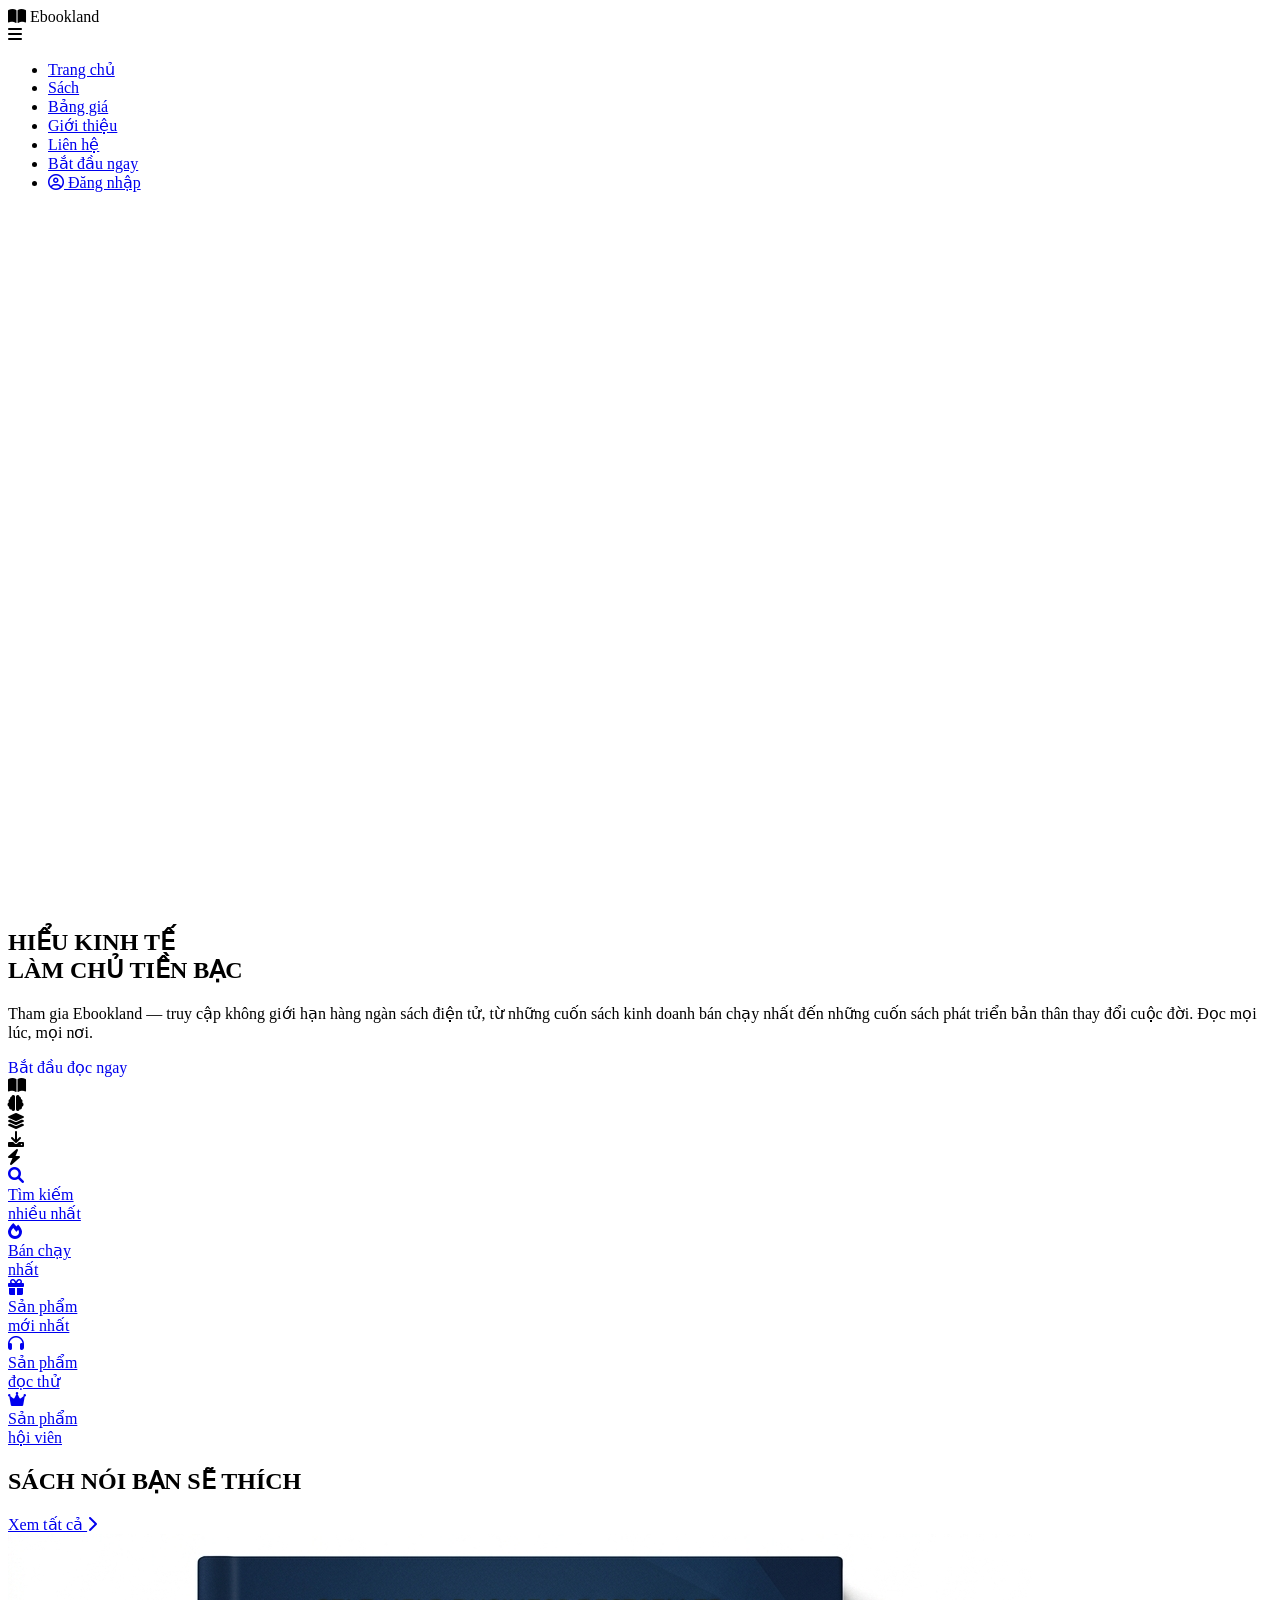
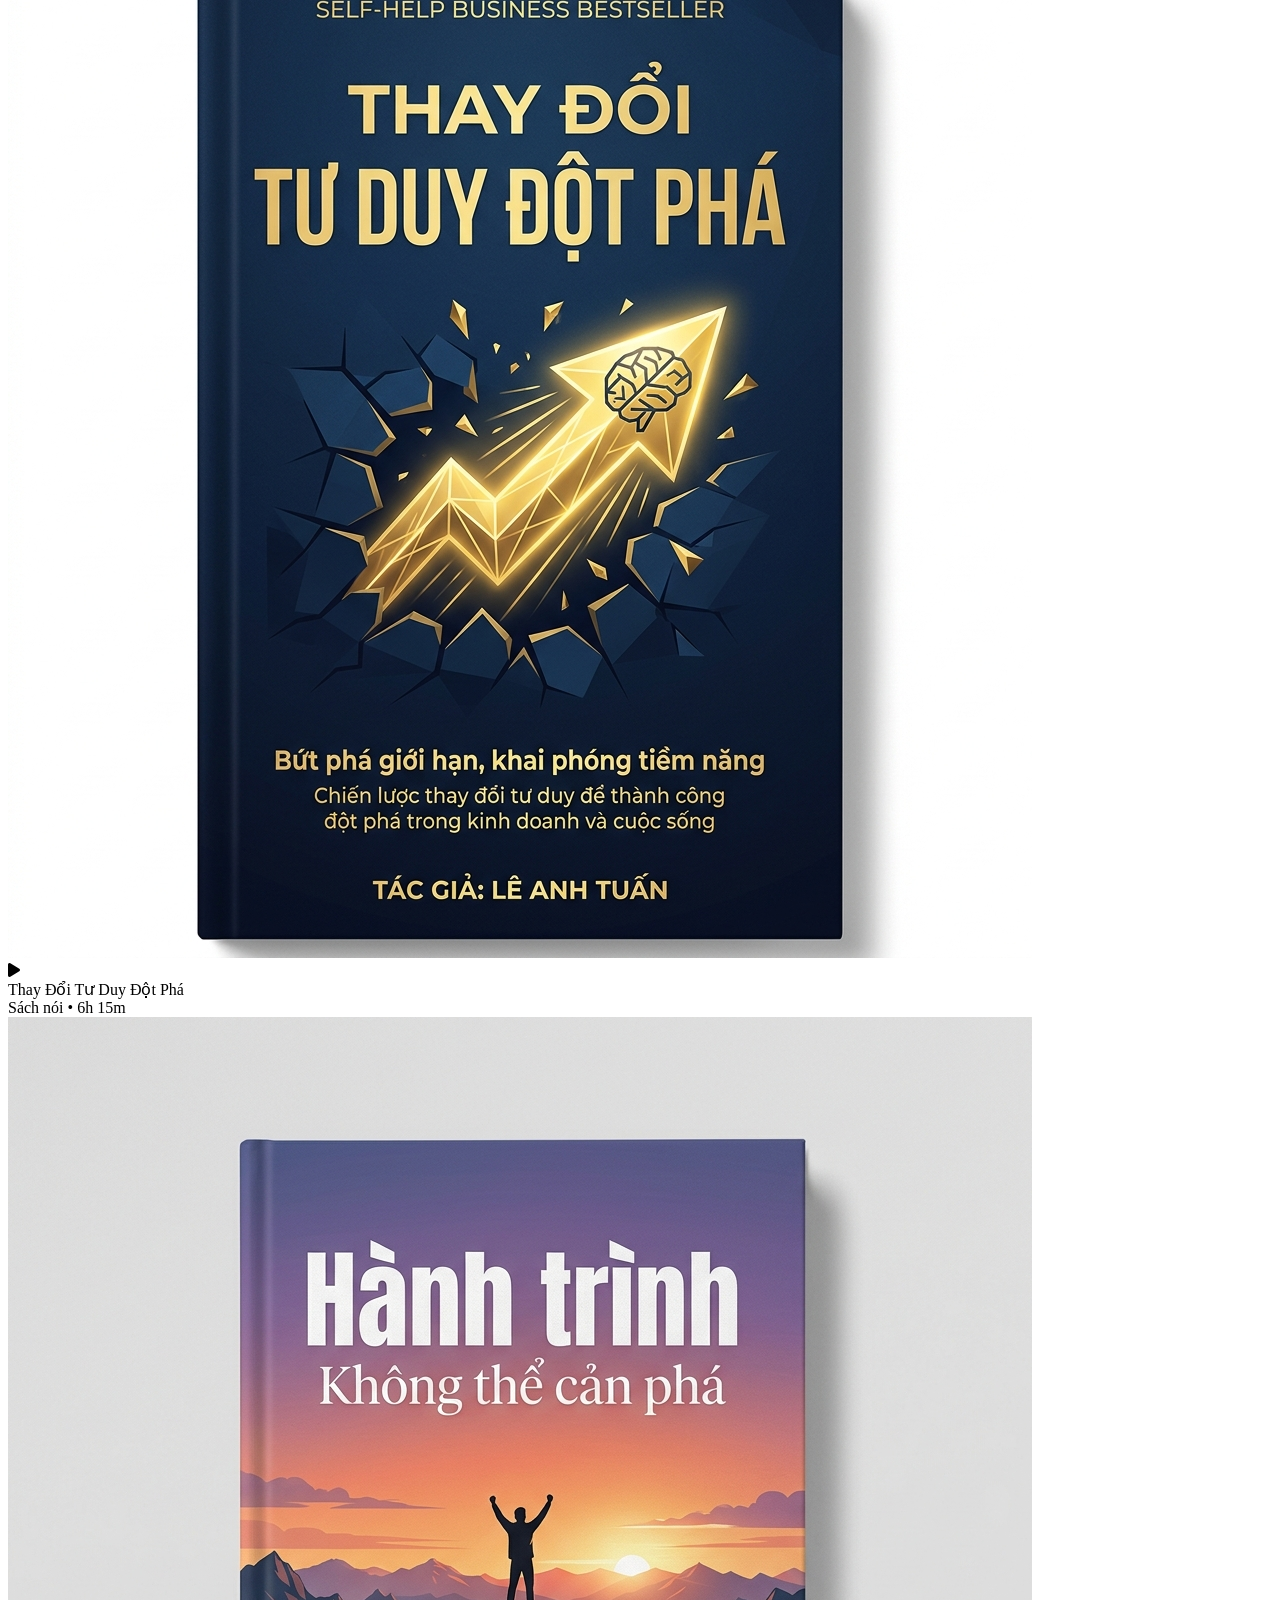
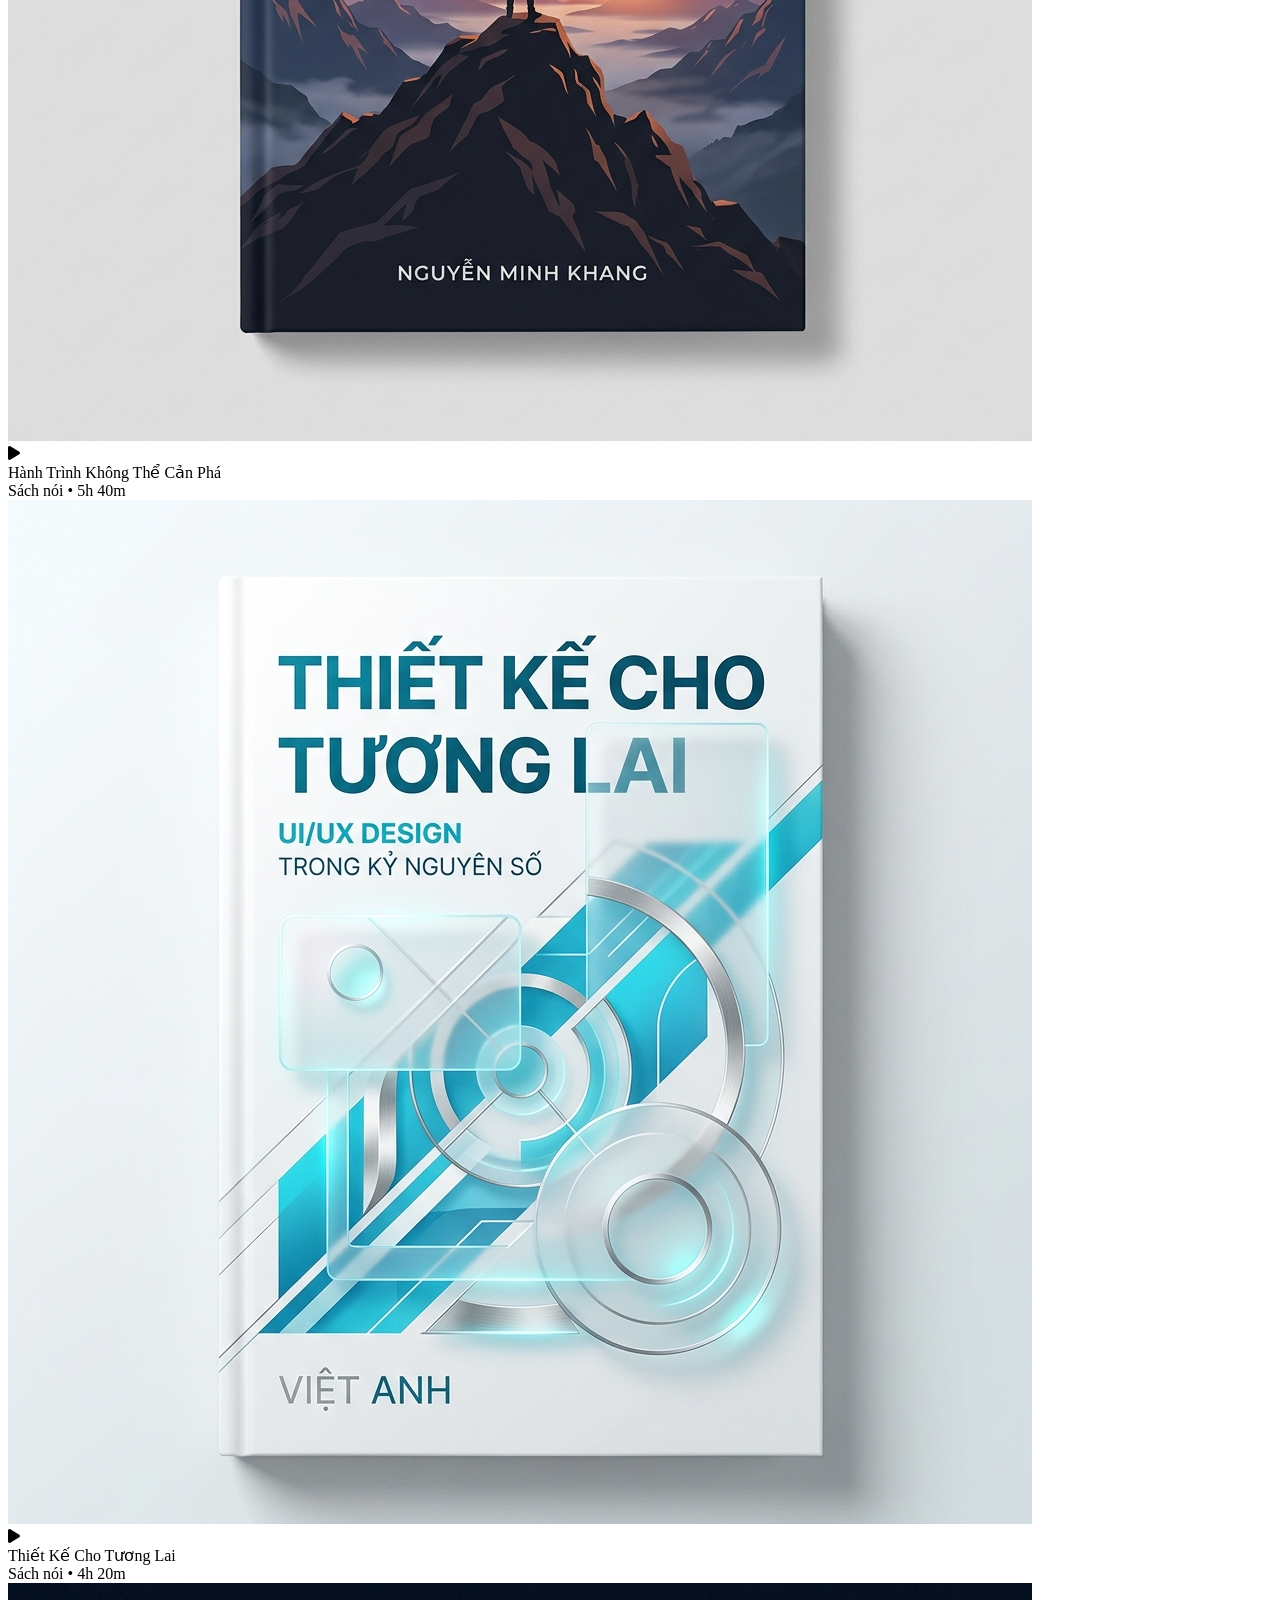
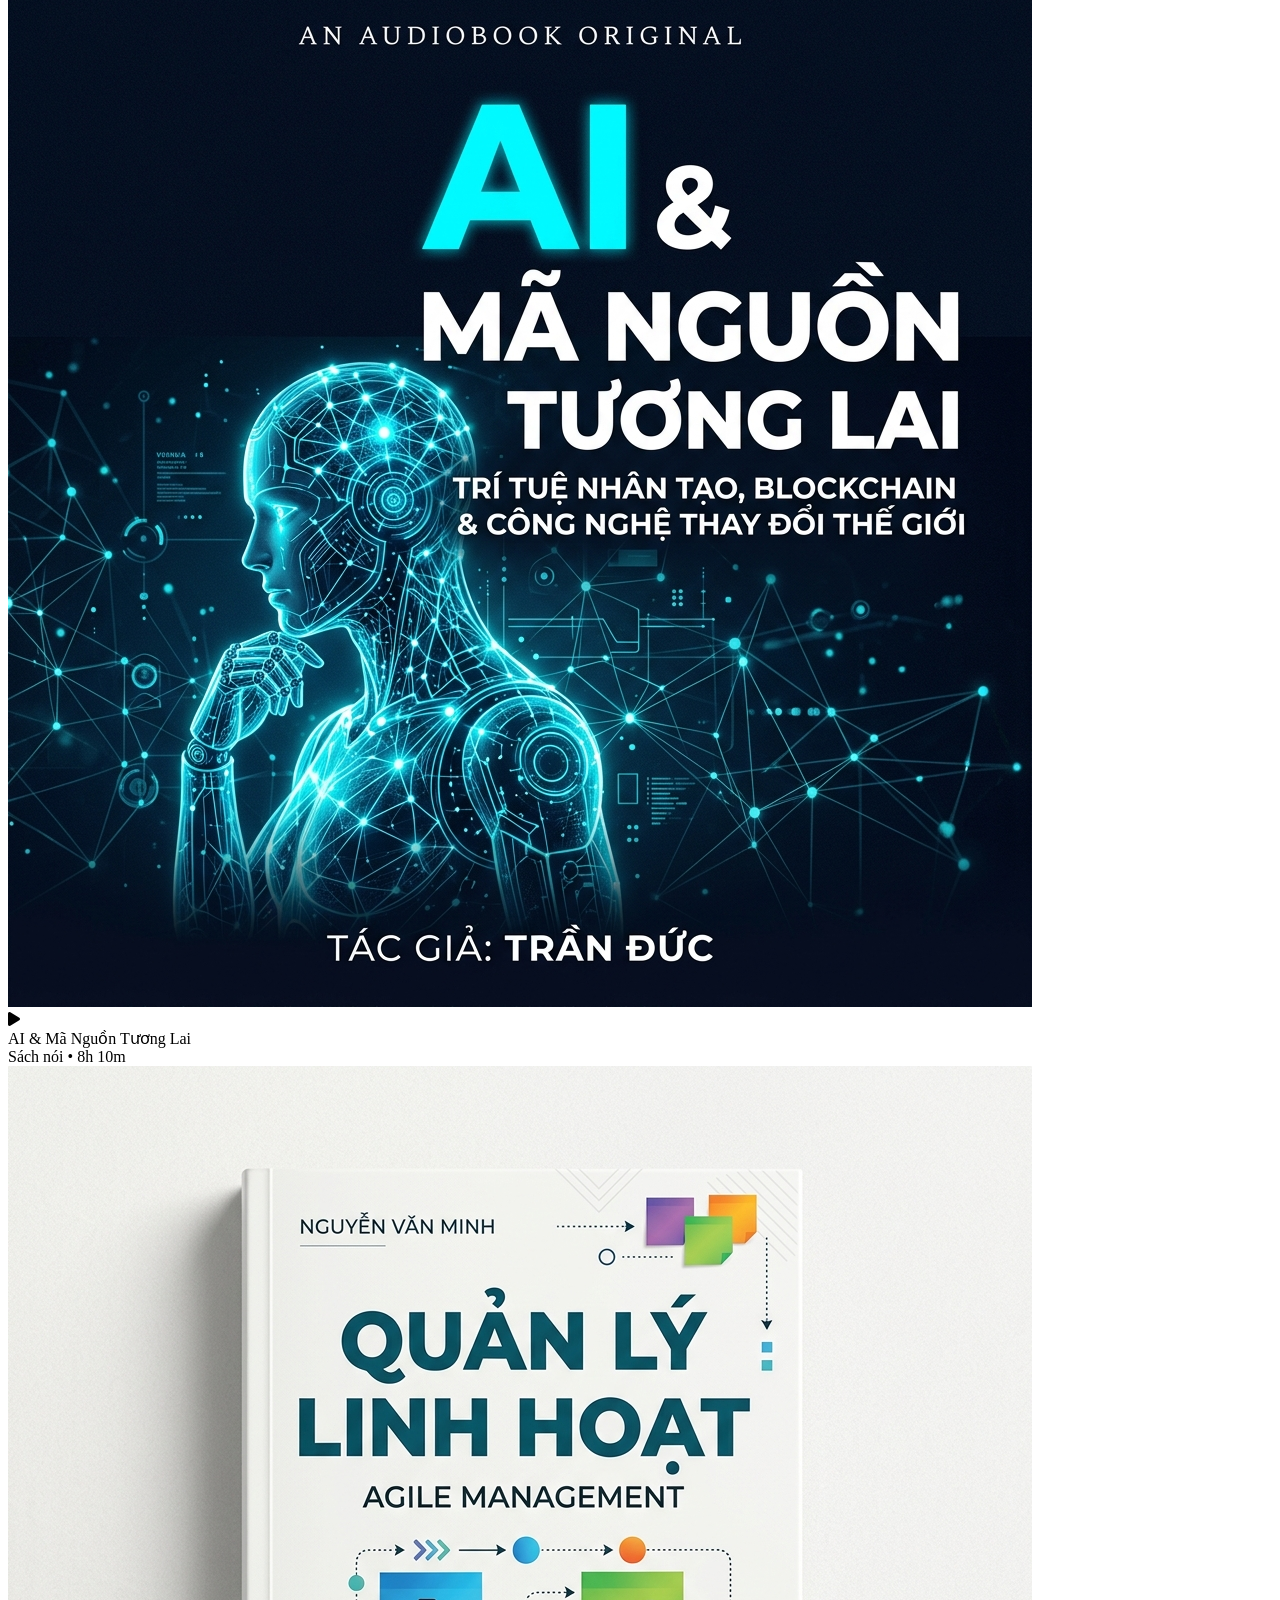
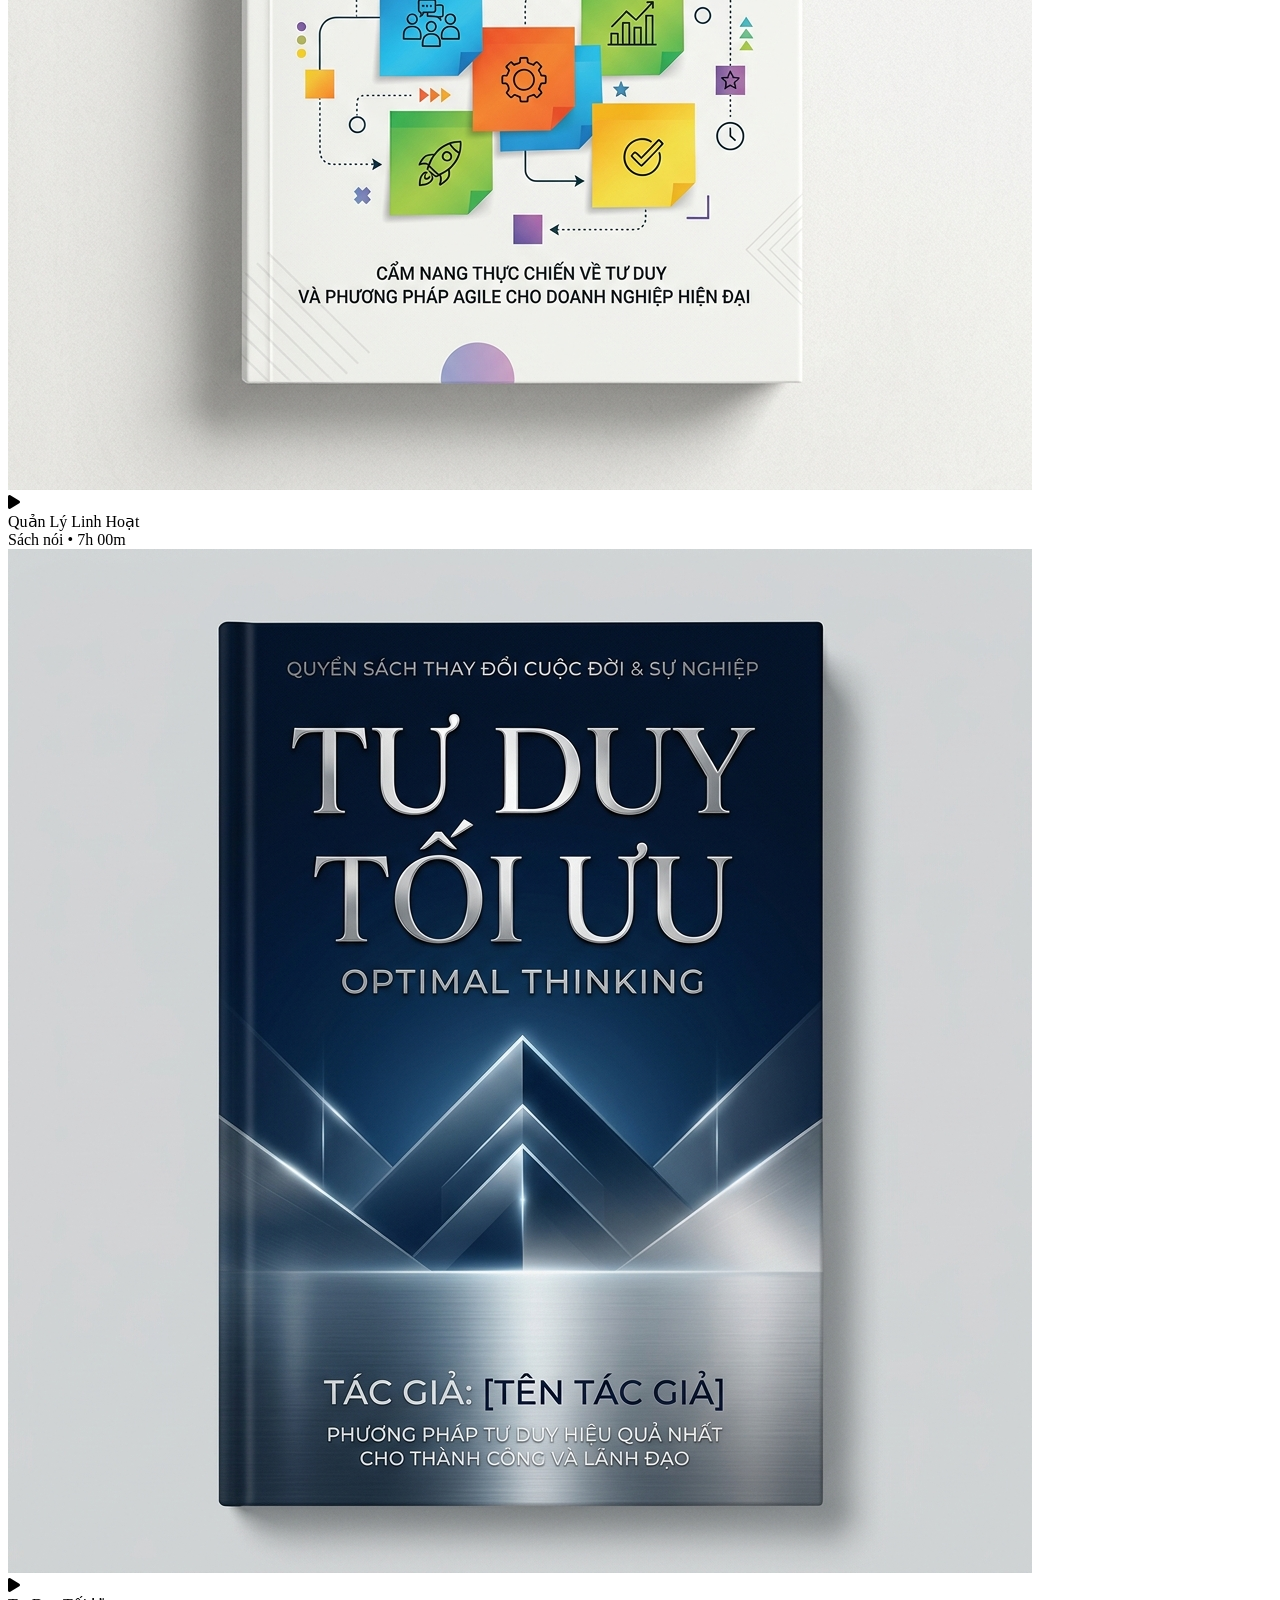
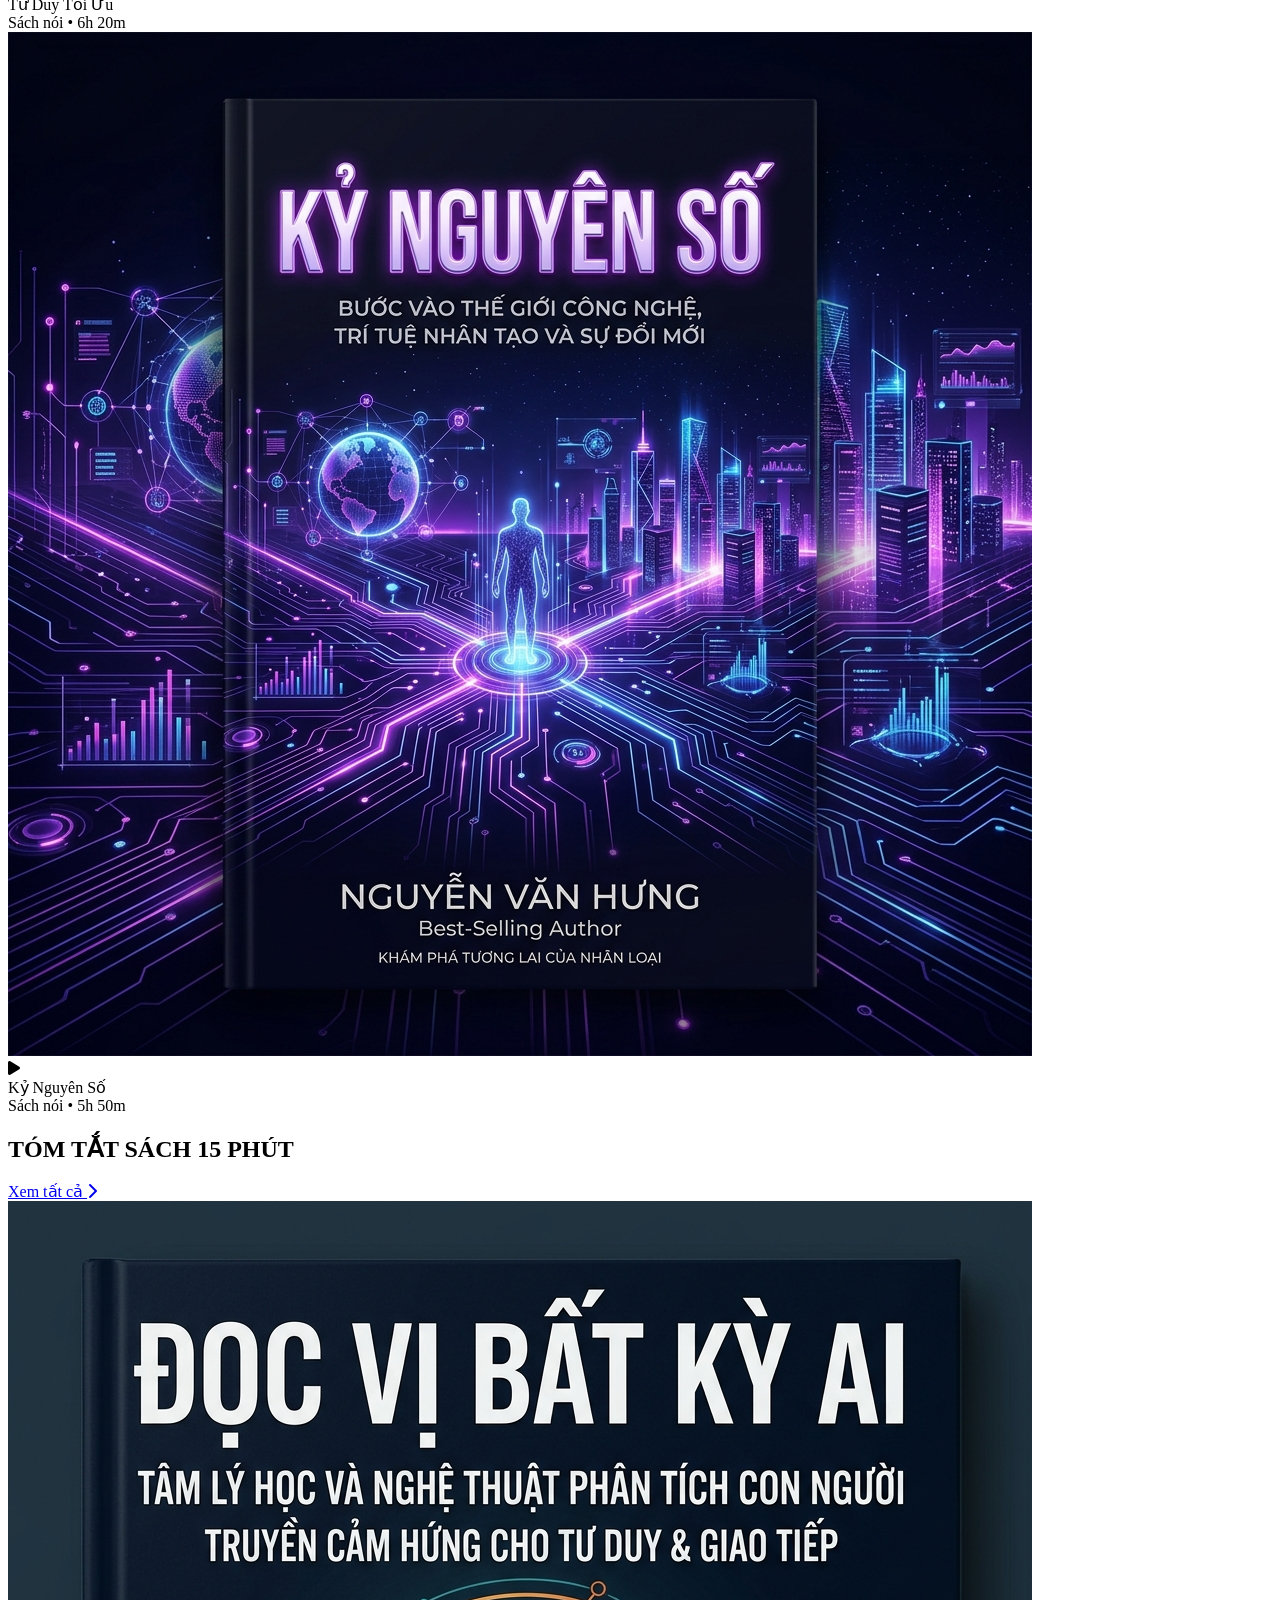
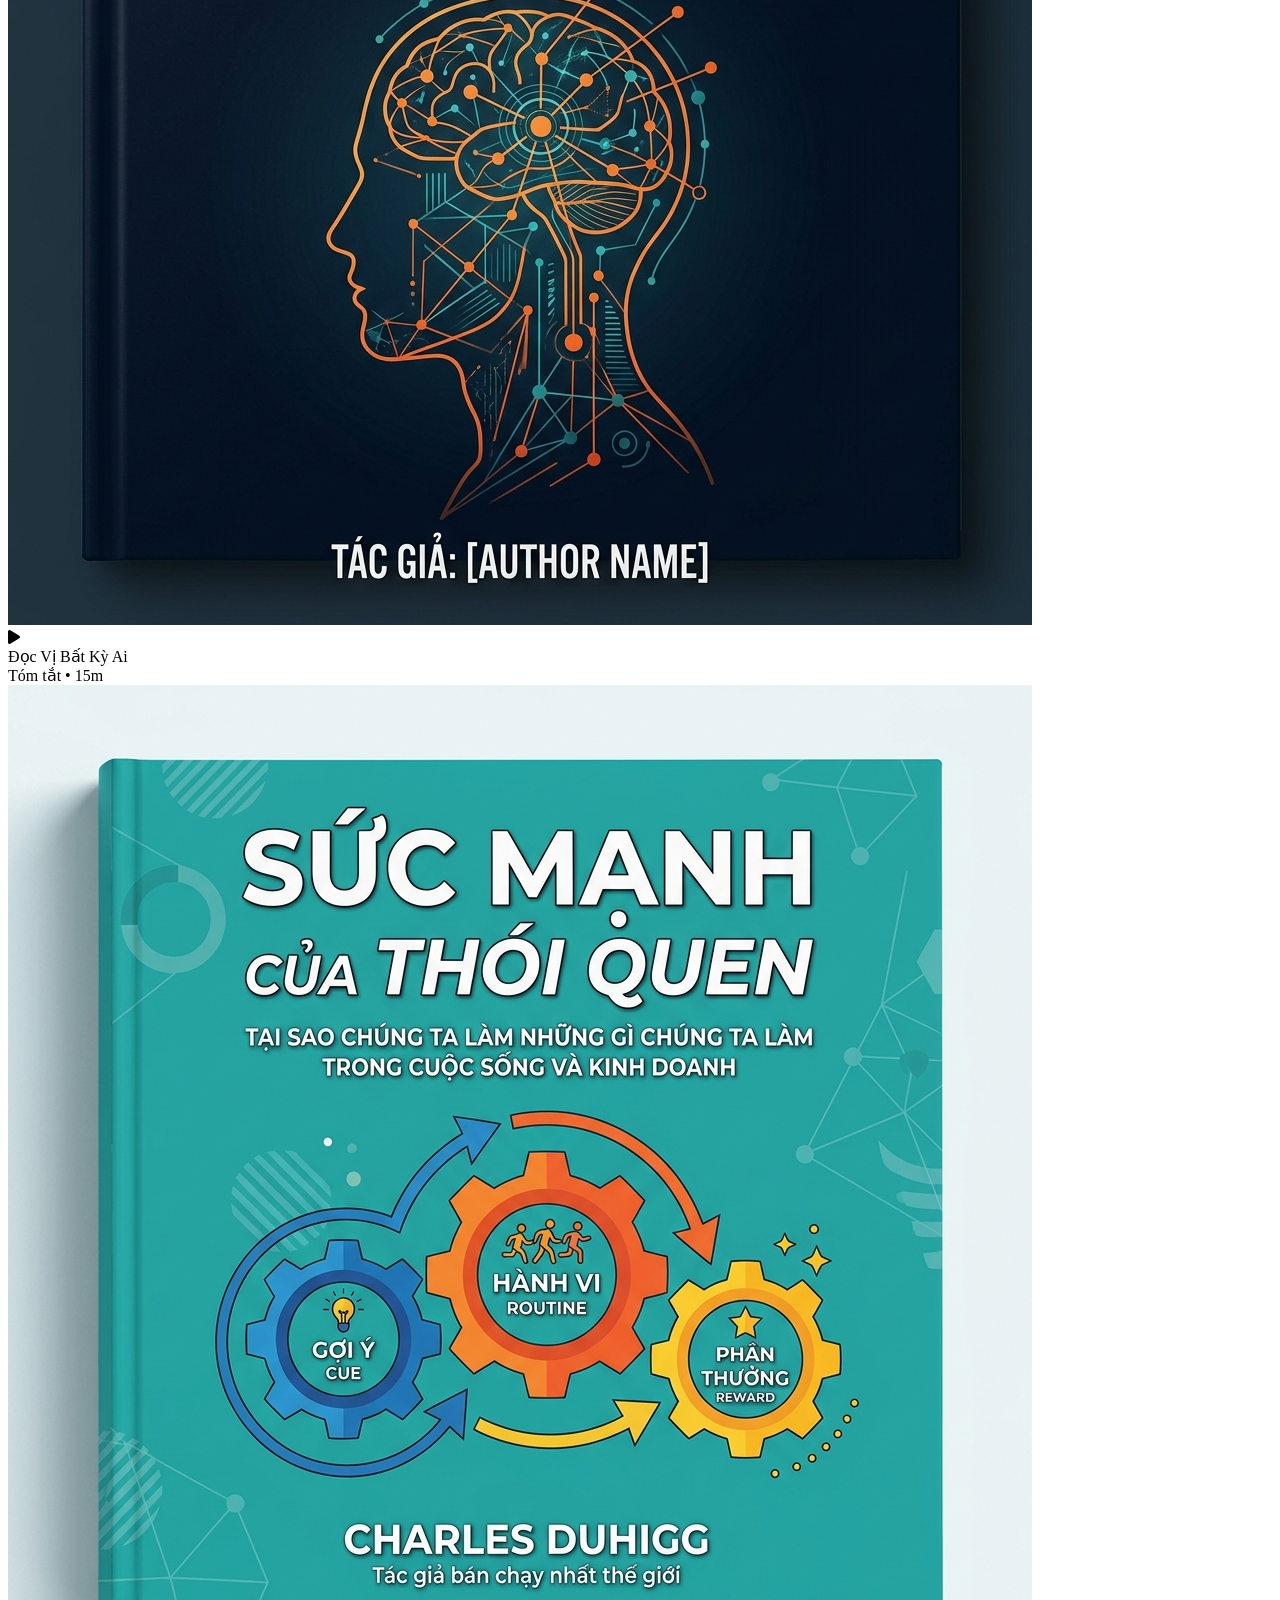
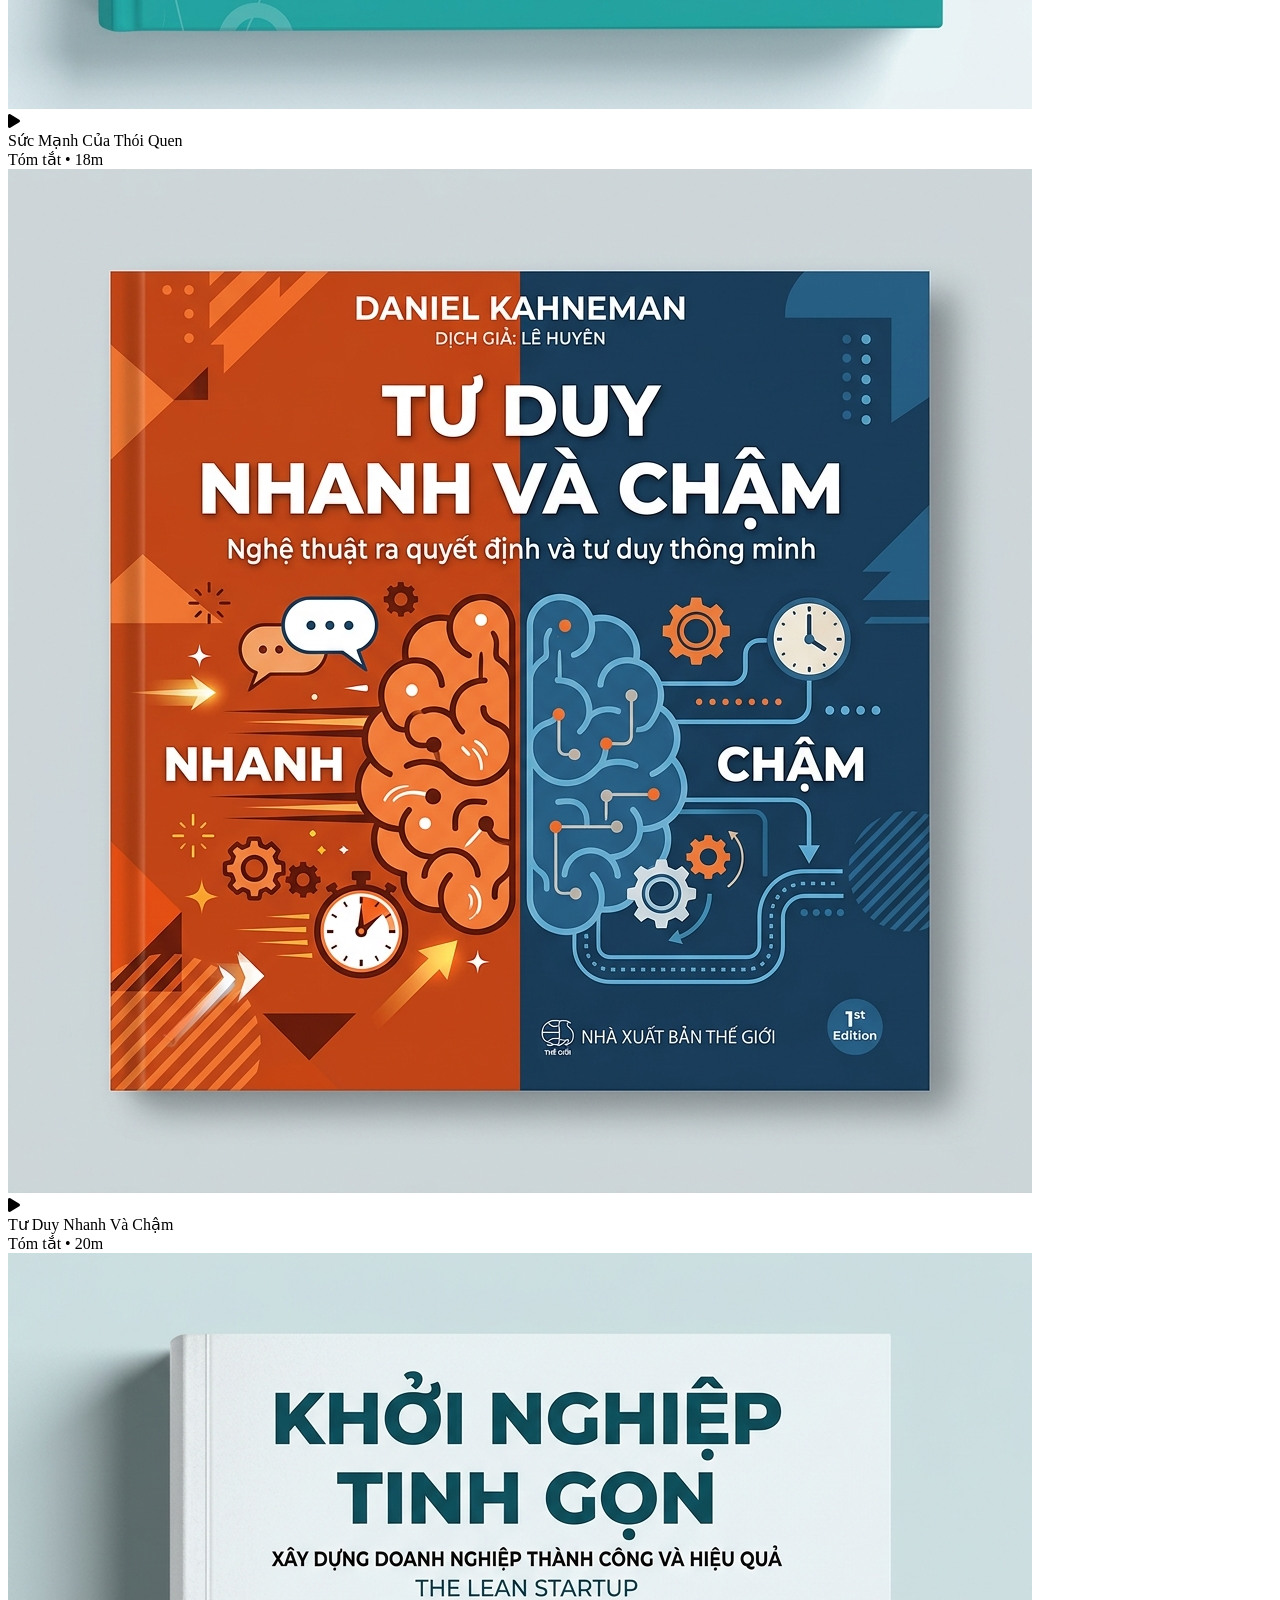
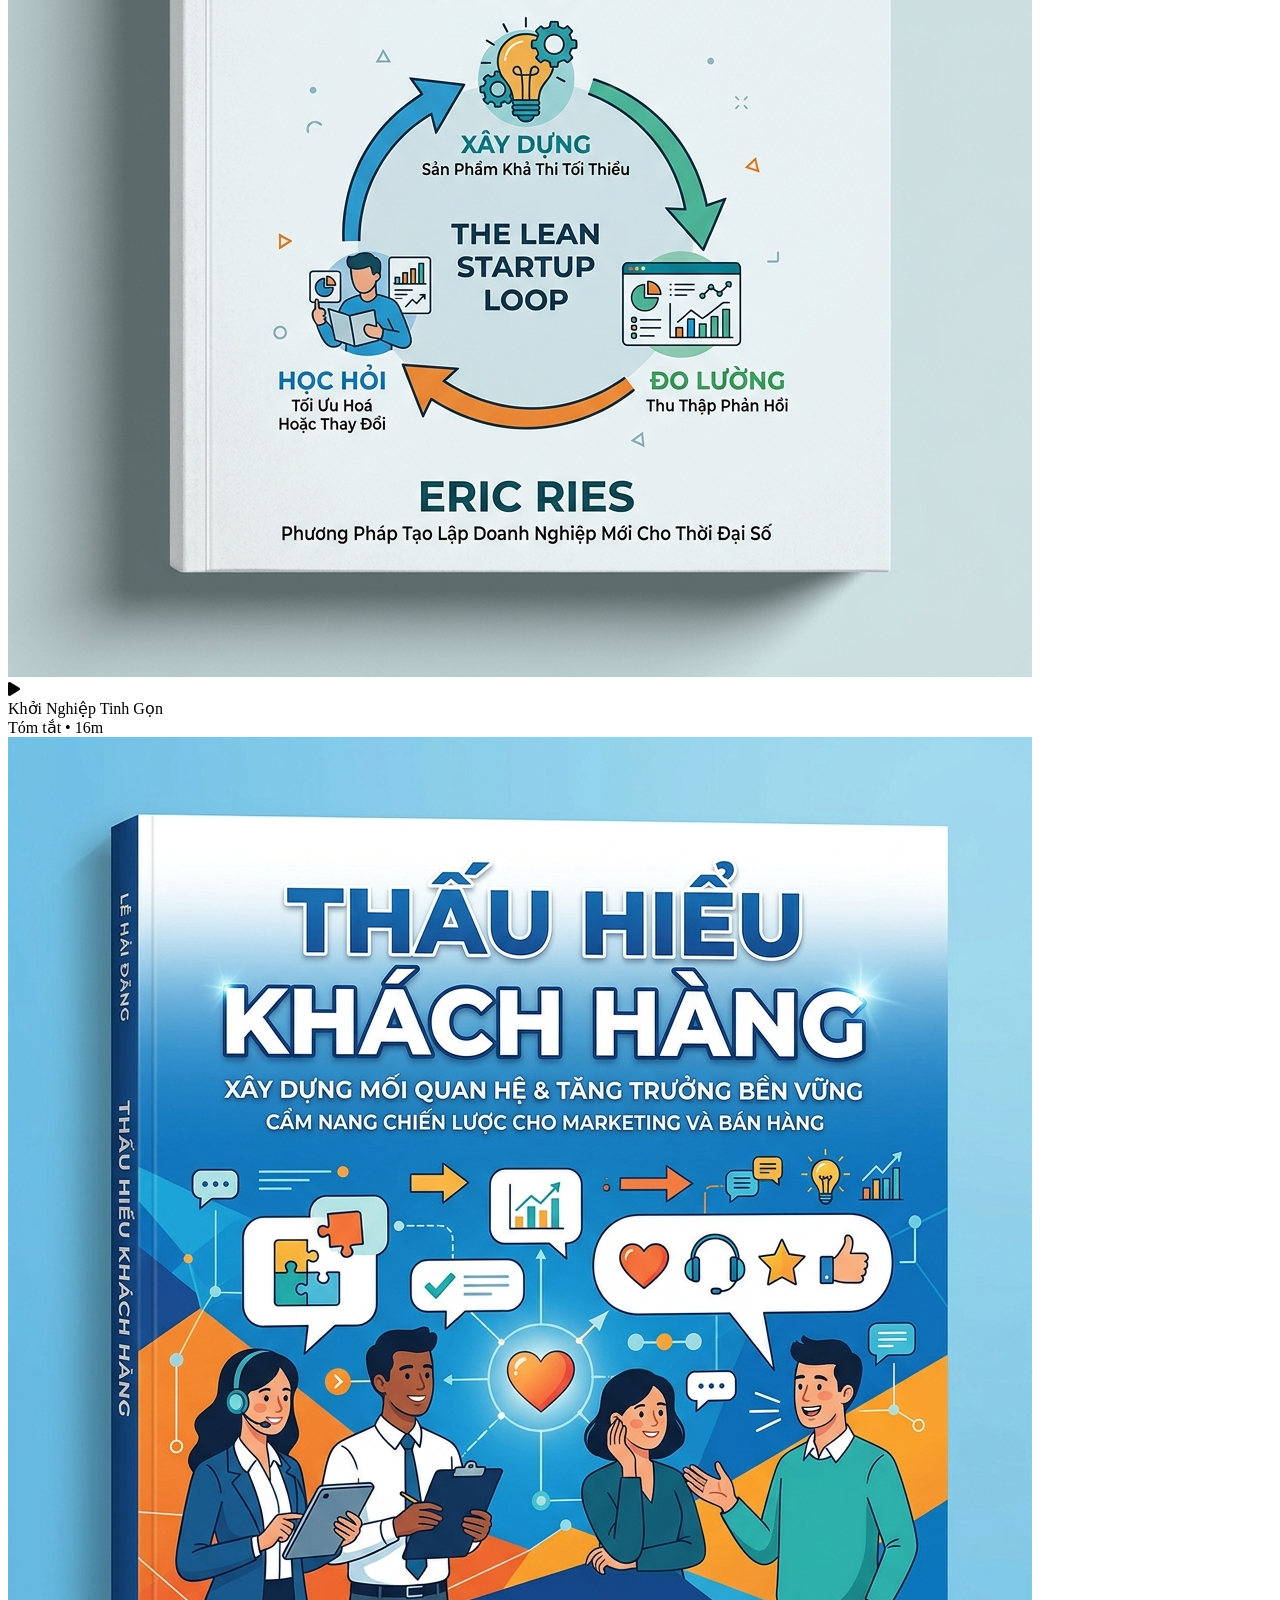
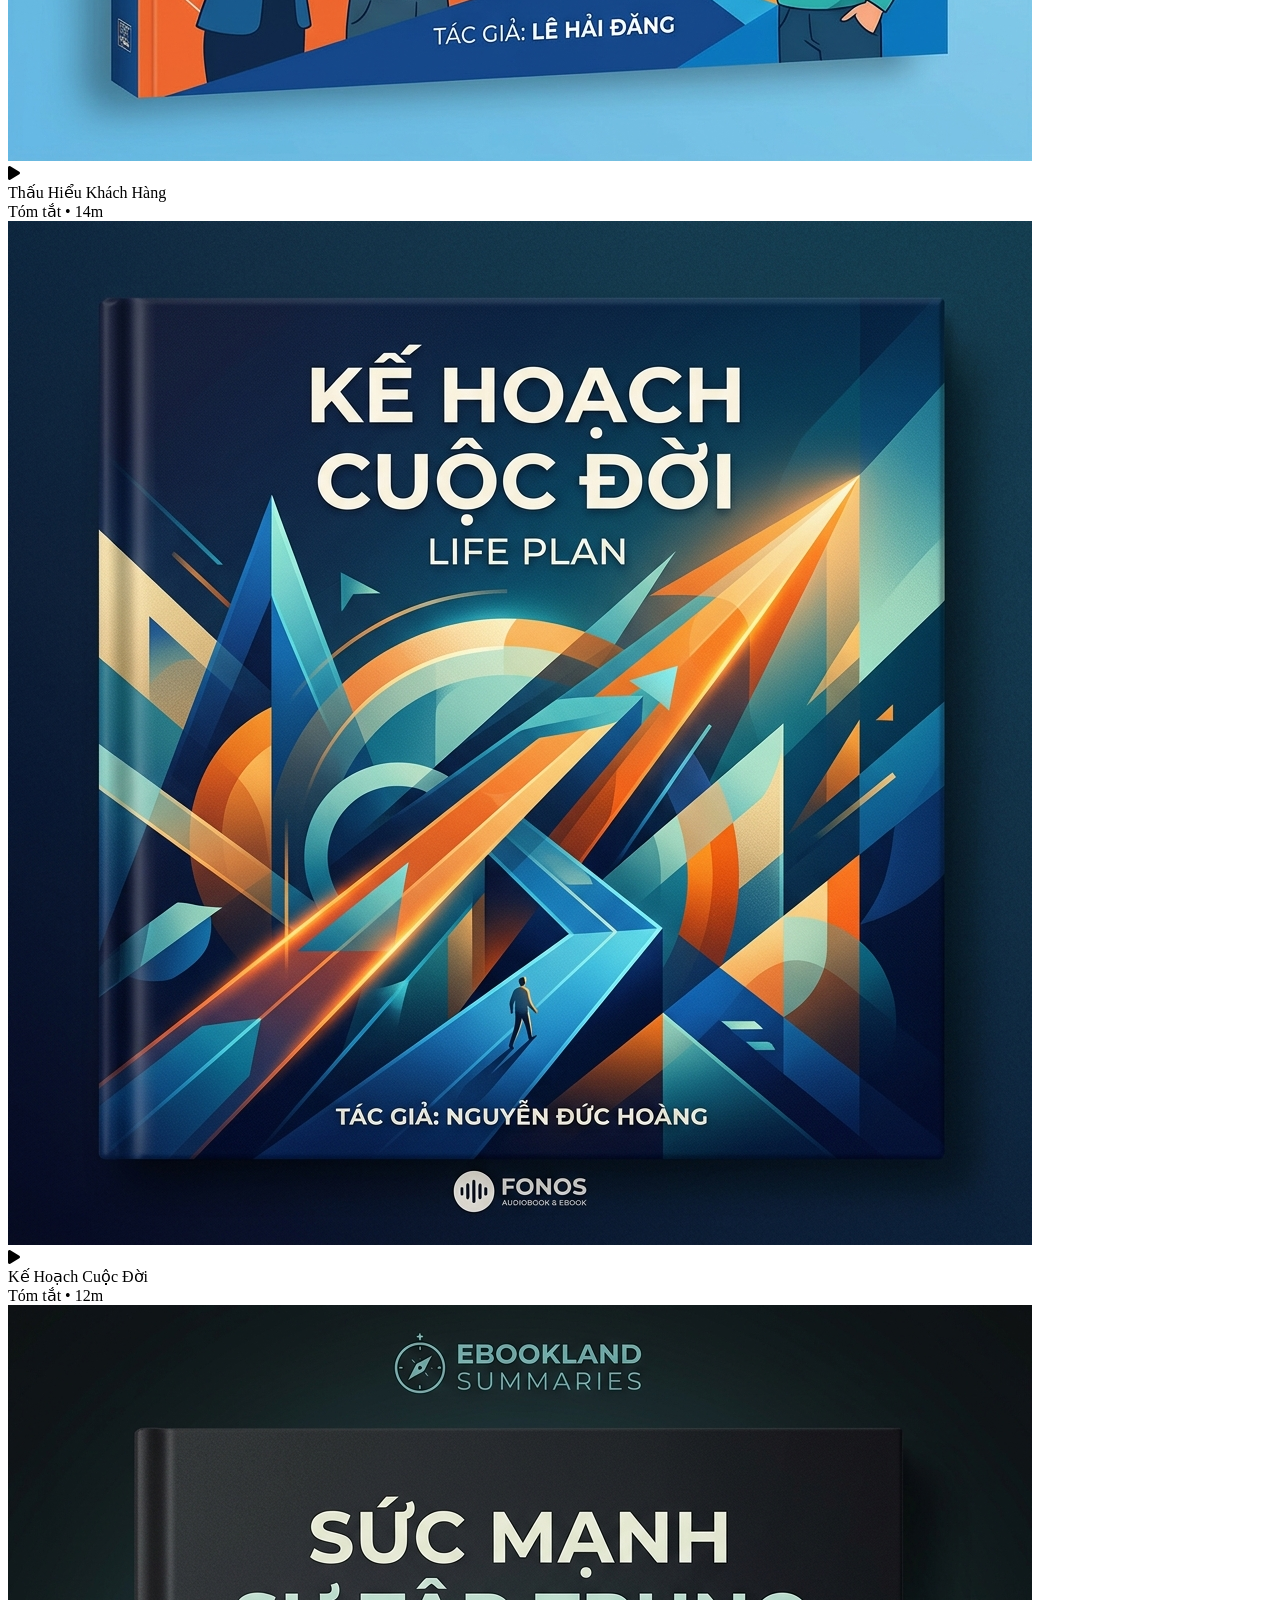
==== commit 986923d1: "Update index.html" ====
--- a/index.html
+++ b/index.html
@@ -11,7 +11,7 @@
   <!-- Font Awesome -->
   <link rel="stylesheet" href="https://cdnjs.cloudflare.com/ajax/libs/font-awesome/6.0.0-beta3/css/all.min.css" />
   <!-- External CSS -->
-  <link rel="stylesheet" href="trangchu.css" />
+  <link rel="stylesheet" href="stlye.css" />
 </head>
 
 <body>
@@ -813,4 +813,4 @@
   <script src="js/scroll-reveal.js"></script>
 </body>
 
-</html>+</html>
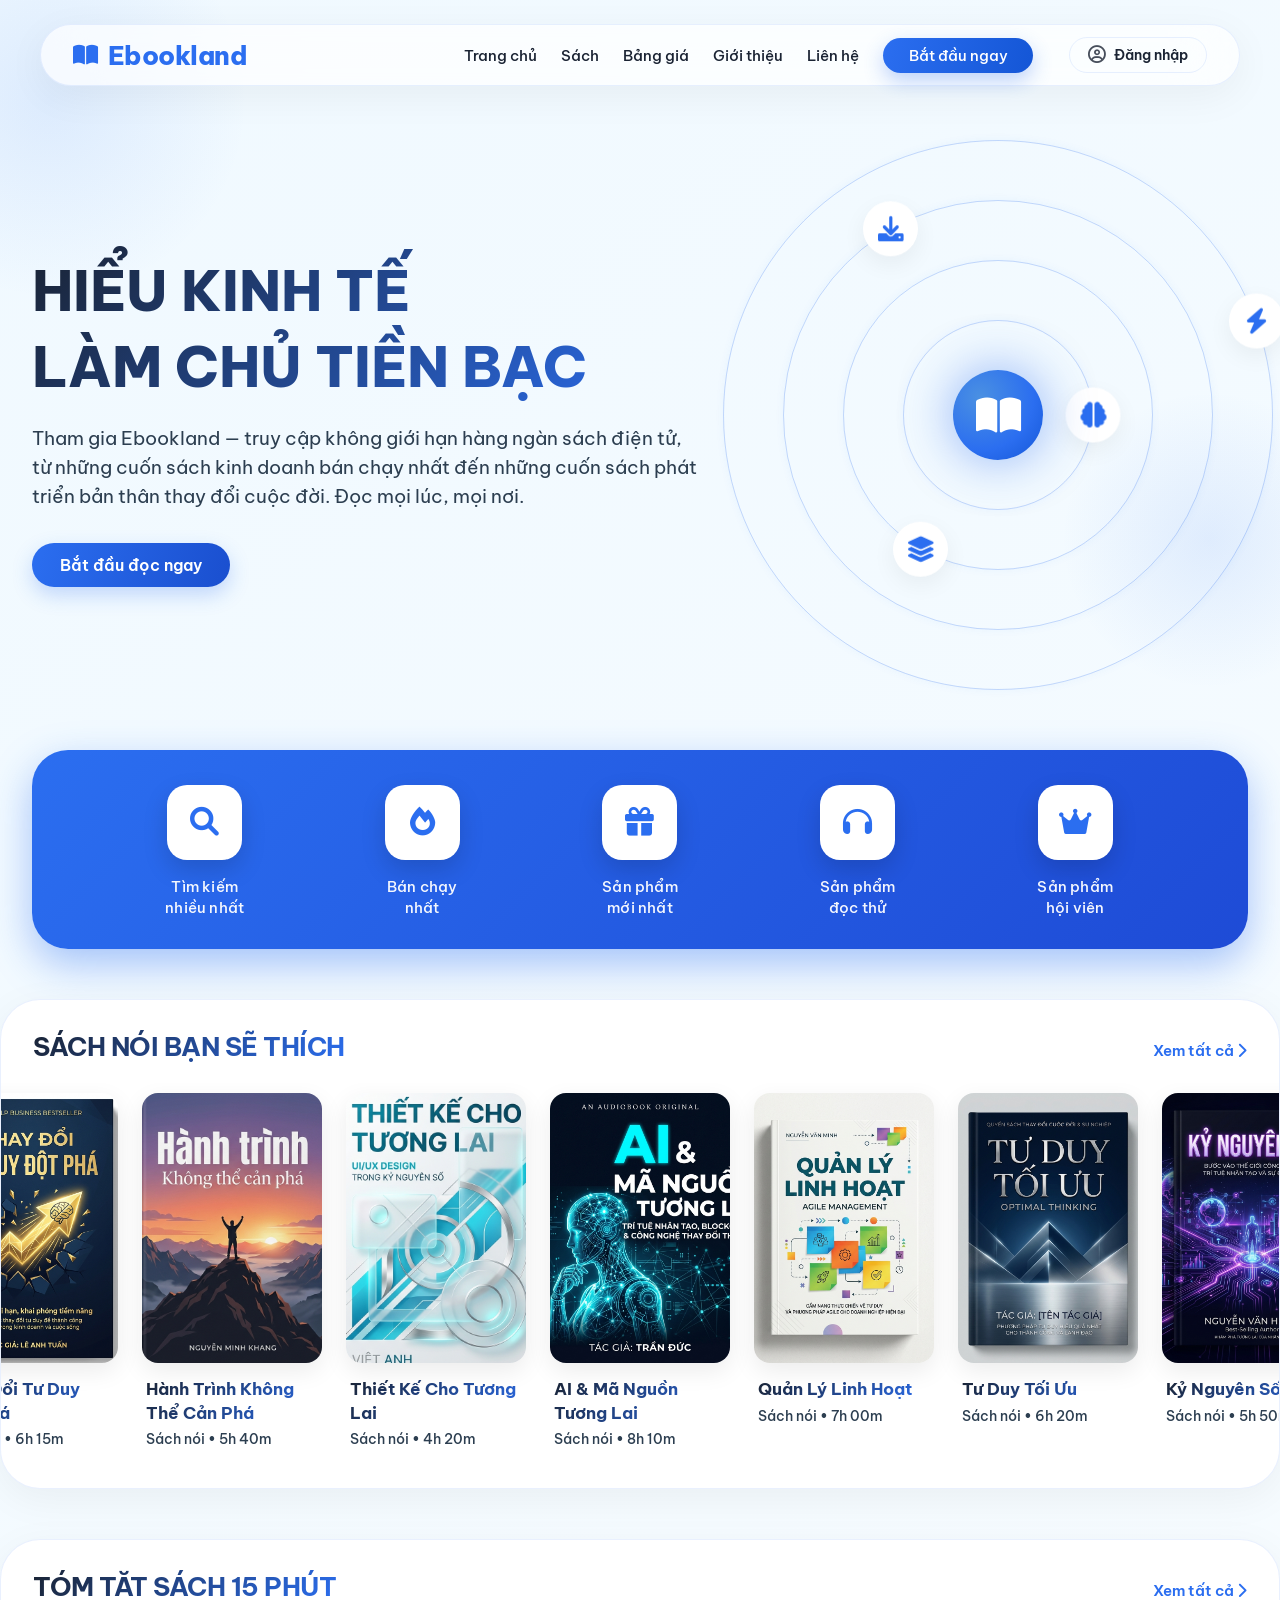
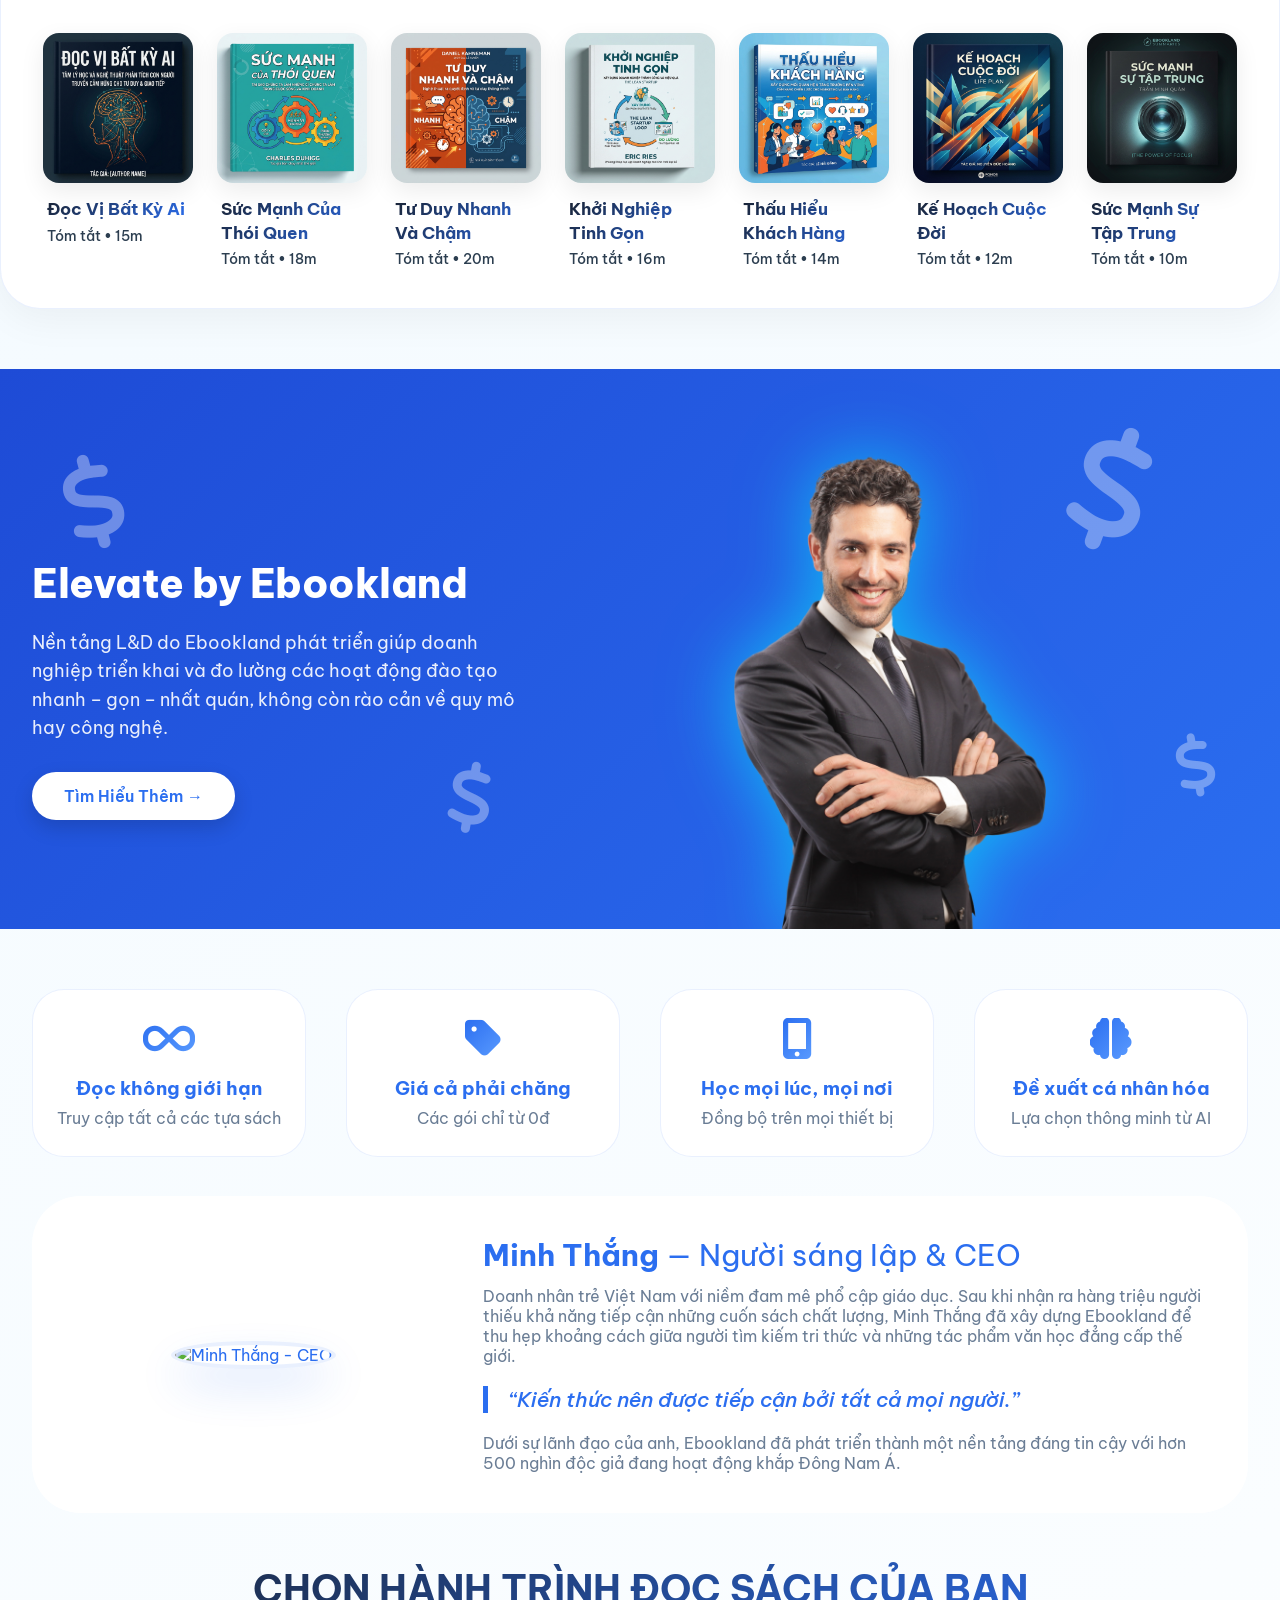
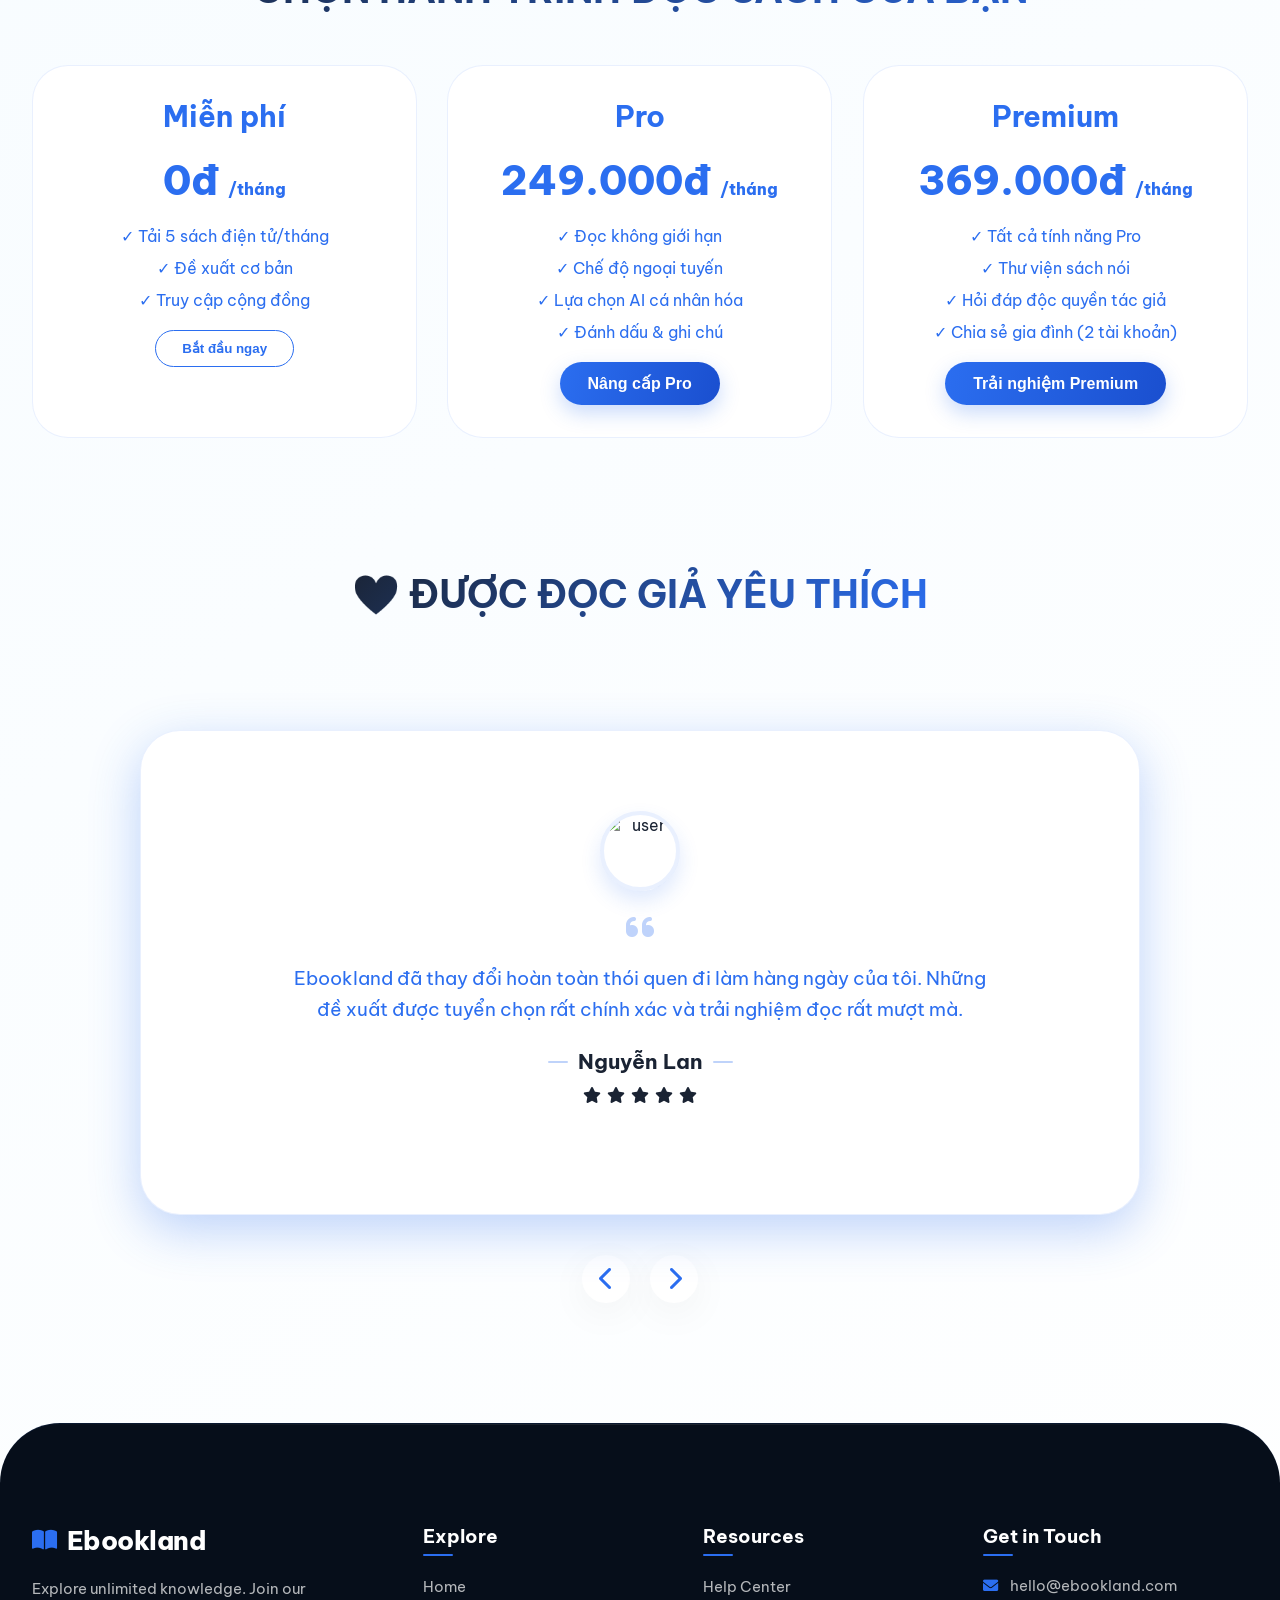
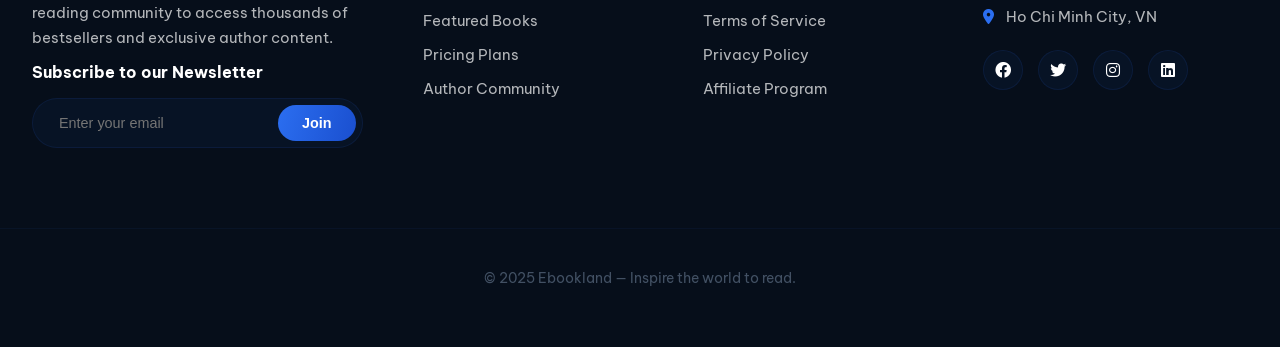
==== commit 1941dac6: "Update index.html" ====
--- a/index.html
+++ b/index.html
@@ -11,7 +11,7 @@
   <!-- Font Awesome -->
   <link rel="stylesheet" href="https://cdnjs.cloudflare.com/ajax/libs/font-awesome/6.0.0-beta3/css/all.min.css" />
   <!-- External CSS -->
-  <link rel="stylesheet" href="stlye.css" />
+  <link rel="stylesheet" href="style.css" />
 </head>
 
 <body>
--- a/style.css
+++ b/style.css
@@ -0,0 +1,1955 @@
+:root {
+  --primary-blue: #2b6ef0;
+  --primary-dark: #1456d6;
+  --primary-glow: rgba(43, 110, 240, 0.3);
+  --bg-body: linear-gradient(145deg, #f0f9ff 0%, #ffffff 100%);
+  --bg-card: #ffffff;
+  --bg-header: rgba(255, 255, 255, 0.7);
+  --bg-footer: #060e1a;
+  --text-main: #1a2333;
+  --text-muted: #2c3e50;
+  /* Set consistent muted color */
+  --text-card-main: #2b6ef0;
+  --text-card-muted: #6a7d95;
+  --text-footer-main: #ffffff;
+  --text-footer-muted: rgba(255, 255, 255, 0.7);
+  --border-color: rgba(43, 110, 240, 0.1);
+  --shadow-main: 0 10px 40px rgba(0, 0, 0, 0.05);
+  --glass-blur: 30px;
+  /* Increased blur for more 'mờ' effect */
+}
+
+body.dark-mode {
+  --primary-blue: #3d7eff;
+  --primary-dark: #2b6ef0;
+  --primary-glow: rgba(61, 126, 255, 0.4);
+  --bg-body: #0a111e;
+  --bg-card: rgba(10, 17, 30, 0.2);
+  /* Seamless transparent card */
+  --bg-header: rgba(13, 21, 37, 0.85);
+  --bg-footer: linear-gradient(135deg, #ffffff 0%, #eef5ff 100%);
+  /* Frost Gradient */
+  --text-main: #ffffff;
+  --text-muted: rgba(255, 255, 255, 0.7);
+  --text-card-main: #ffffff;
+  --text-card-muted: rgba(255, 255, 255, 0.7);
+  --text-footer-main: #2b6ef0;
+  --text-footer-muted: #6a7d95;
+  --border-color: rgba(255, 255, 255, 0.1);
+  /* Subtle definition border */
+  --shadow-main: 0 15px 50px rgba(0, 0, 0, 0.2);
+  --glass-blur: 35px;
+  /* Deep blur for seamless feel */
+}
+
+* {
+  margin: 0;
+  padding: 0;
+  box-sizing: border-box;
+}
+
+/* Custom Scrollbar */
+::-webkit-scrollbar {
+  width: 10px;
+}
+
+::-webkit-scrollbar-track {
+  background: var(--bg-body);
+}
+
+::-webkit-scrollbar-thumb {
+  background: var(--primary-blue);
+  border-radius: 10px;
+}
+
+::-webkit-scrollbar-thumb:hover {
+  background: var(--primary-dark);
+}
+
+/* For Firefox */
+* {
+  scrollbar-width: thin;
+  scrollbar-color: var(--primary-blue) var(--bg-body);
+}
+
+::-webkit-scrollbar-corner {
+  background: var(--bg-body);
+}body {
+  font-family: "Be Vietnam Pro", sans-serif;
+  background: var(--bg-body);
+  color: var(--text-main);
+  overflow-x: hidden;
+  scroll-behavior: smooth;
+  transition: background 0.4s ease, color 0.4s ease;
+}
+
+/* --- Scroll Reveal Animations (Base definitions) --- */
+.reveal-on-scroll {
+  opacity: 0;
+  transform: translateY(30px);
+  transition: opacity 1.6s cubic-bezier(0.2, 1, 0.3, 1), transform 1.6s cubic-bezier(0.2, 1, 0.3, 1);
+  will-change: opacity, transform;
+}
+
+.reveal-on-scroll.active {
+  opacity: 1;
+  transform: translateY(0);
+}
+
+/* Staggered Delay for Grid Elements */
+.books-grid > .reveal-on-scroll:nth-child(2) { transition-delay: 0.15s; }
+.books-grid > .reveal-on-scroll:nth-child(3) { transition-delay: 0.3s; }
+.books-grid > .reveal-on-scroll:nth-child(4) { transition-delay: 0.45s; }
+.books-grid > .reveal-on-scroll:nth-child(5) { transition-delay: 0.6s; }
+
+.categories-grid > .reveal-on-scroll:nth-child(2) { transition-delay: 0.15s; }
+.categories-grid > .reveal-on-scroll:nth-child(3) { transition-delay: 0.3s; }
+.categories-grid > .reveal-on-scroll:nth-child(4) { transition-delay: 0.45s; }
+.categories-grid > .reveal-on-scroll:nth-child(5) { transition-delay: 0.6s; }
+
+.testimonials-grid > .reveal-on-scroll:nth-child(2) { transition-delay: 0.15s; }
+.testimonials-grid > .reveal-on-scroll:nth-child(3) { transition-delay: 0.3s; }
+
+.footer-grid > .reveal-on-scroll:nth-child(2) { transition-delay: 0.15s; }
+.footer-grid > .reveal-on-scroll:nth-child(3) { transition-delay: 0.3s; }
+.footer-grid > .reveal-on-scroll:nth-child(4) { transition-delay: 0.45s; }
+
+h1,
+h2,
+h3,
+.logo,
+.nav-links a,
+.cta-btn {
+  font-family: "Be Vietnam Pro", sans-serif;
+}
+
+.container {
+  max-width: 1280px;
+  margin: 0 auto;
+  padding: 0 32px;
+}
+
+/* ----- HEADER (MODERN FLOATING PILL) ----- */
+header {
+  position: fixed;
+  top: 24px;
+  left: 0;
+  right: 0;
+  width: 95%;
+  max-width: 1200px;
+  margin: 0 auto;
+  z-index: 1000;
+  background: var(--bg-header);
+  backdrop-filter: blur(var(--glass-blur));
+  -webkit-backdrop-filter: blur(var(--glass-blur));
+  border: 1px solid var(--border-color);
+  border-radius: 60px;
+  padding: 12px 0;
+  box-shadow: var(--shadow-main);
+  transition: all 0.5s cubic-bezier(0.16, 1, 0.3, 1);
+}
+
+header.scrolled {
+  top: 10px;
+  width: 95%;
+  padding: 8px 0;
+  background: var(--bg-header);
+  box-shadow: 0 12px 30px rgba(0, 0, 0, 0.08);
+}
+
+.navbar {
+  display: flex;
+  justify-content: space-between;
+  align-items: center;
+  padding: 0 32px;
+}
+
+.logo {
+  font-size: 1.6rem;
+  font-weight: 800;
+  color: var(--primary-blue);
+  letter-spacing: -0.5px;
+  display: flex;
+  align-items: center;
+  gap: 10px;
+  cursor: pointer;
+}
+
+.logo i {
+  color: var(--primary-blue);
+  font-size: 1.4rem;
+}
+
+.nav-links {
+  display: flex;
+  gap: 24px;
+  align-items: center;
+  list-style: none;
+}
+
+.nav-links li {
+  position: relative;
+}
+
+.nav-links a {
+  text-decoration: none;
+  font-weight: 500;
+  color: var(--text-main);
+  transition: all 0.3s ease;
+  font-size: 0.95rem;
+  padding: 8px 0;
+}
+
+.nav-links a:not(.nav-cta):not(.nav-login)::after {
+  content: "";
+  position: absolute;
+  width: 0;
+  height: 2px;
+  bottom: 0;
+  left: 0;
+  background: var(--primary-blue);
+  transition: width 0.3s ease;
+  border-radius: 10px;
+}
+
+.nav-links a:not(.nav-cta):not(.nav-login):hover::after {
+  width: 100%;
+}
+
+.nav-links a:hover {
+  color: var(--primary-blue);
+}
+
+.nav-links a.nav-login {
+  color: var(--text-main);
+  font-weight: 600;
+  padding: 8px 18px;
+  border: 1.5px solid var(--border-color);
+  border-radius: 40px;
+  display: flex !important;
+  align-items: center;
+  gap: 8px;
+  transition: all 0.3s ease;
+  font-size: 0.9rem;
+}
+
+.nav-links a.nav-login i {
+  font-size: 1.1rem;
+  opacity: 0.8;
+}
+
+.nav-links a.nav-login:hover {
+  background: var(--primary-glow);
+  border-color: var(--primary-blue);
+  color: var(--primary-blue);
+  transform: translateY(-1px);
+}
+
+.nav-cta {
+  font-weight: 600;
+  font-size: 0.95rem;
+  background: linear-gradient(105deg, var(--primary-blue), var(--primary-dark));
+  color: white !important;
+  padding: 14px 34px;
+  border-radius: 50px;
+  display: inline-flex !important;
+  align-items: center;
+  justify-content: center;
+  white-space: nowrap;
+  transition: all 0.3s cubic-bezier(0.175, 0.885, 0.32, 1.275);
+  box-shadow: 0 8px 20px var(--primary-glow);
+  min-width: 150px;
+  margin-right: 12px;
+}
+
+/* User Logged In Styles */
+.user-logged-in-box {
+  display: flex;
+  align-items: center;
+  gap: 10px;
+  background: var(--bg-card);
+  backdrop-filter: blur(var(--glass-blur));
+  -webkit-backdrop-filter: blur(var(--glass-blur));
+  padding: 6px 14px 6px 6px;
+  border-radius: 50px;
+  border: 1px solid var(--border-color);
+  box-shadow: var(--shadow-main);
+  cursor: pointer;
+  transition: all 0.3s cubic-bezier(0.4, 0, 0.2, 1);
+  position: relative;
+  user-select: none;
+  color: var(--text-card-main);
+}
+
+.user-logged-in-box:hover,
+.user-logged-in-box.active {
+  border-color: var(--primary-blue);
+  box-shadow: 0 8px 25px var(--primary-glow);
+  transform: translateY(-1px);
+}
+
+.user-avatar-circle {
+  width: 32px;
+  height: 32px;
+  background: var(--primary-blue);
+  color: white;
+  border-radius: 50%;
+  display: flex;
+  align-items: center;
+  justify-content: center;
+  font-size: 0.85rem;
+  box-shadow: 0 4px 10px var(--primary-glow);
+  border: 1.5px solid rgba(255, 255, 255, 0.2);
+}
+
+.user-name-label {
+  font-weight: 700;
+  color: var(--text-card-main);
+  font-size: 0.9rem;
+}
+
+.dropdown-arrow {
+  font-size: 0.75rem;
+  color: var(--text-card-muted);
+  transition: transform 0.3s;
+}
+
+.user-logged-in-box.active .dropdown-arrow {
+  transform: rotate(180deg);
+  color: var(--text-card-main);
+}
+
+/* User Dropdown Menu - Substantial Frosted Glass (Đậm hơn nữa) */
+.user-dropdown {
+  position: absolute;
+  top: calc(100% + 14px);
+  right: 0;
+  background: rgba(255, 255, 255, 0.85);
+  /* Much thicker frosted layer */
+  backdrop-filter: blur(50px) saturate(200%);
+  -webkit-backdrop-filter: blur(50px) saturate(200%);
+  min-width: 250px;
+  border-radius: 20px;
+  box-shadow:
+    0 15px 50px rgba(0, 0, 0, 0.15),
+    inset 0 0 0 1px rgba(255, 255, 255, 0.4);
+  /* Enhanced thickness effect */
+  padding: 12px;
+  z-index: 1020;
+  border: 1px solid rgba(255, 255, 255, 0.3);
+  opacity: 0;
+  visibility: hidden;
+  transform: translateY(15px) scale(0.95);
+  transition: all 0.4s cubic-bezier(0.16, 1, 0.3, 1);
+}
+
+body.dark-mode .user-dropdown {
+  background: rgba(13, 21, 37, 0.9);
+  /* Very thick frosted navy */
+  border-color: rgba(255, 255, 255, 0.2);
+}
+
+.user-dropdown.active {
+  opacity: 1;
+  visibility: visible;
+  transform: translateY(0) scale(1);
+}
+
+.dropdown-item {
+  display: flex;
+  align-items: center;
+  gap: 12px;
+  padding: 12px 14px;
+  color: var(--text-card-main);
+  text-decoration: none;
+  font-size: 0.88rem;
+  font-weight: 500;
+  border-radius: 10px;
+  transition: all 0.2s ease;
+}
+
+.dropdown-item i {
+  font-size: 1rem;
+  width: 20px;
+  text-align: center;
+  color: var(--text-card-muted);
+  transition: color 0.2s;
+}
+
+.dropdown-item:hover {
+  background: rgba(255, 255, 255, 0.2);
+  color: var(--text-card-main);
+}
+
+body.dark-mode .dropdown-item:hover {
+  background: rgba(43, 110, 240, 0.15);
+}
+
+.dropdown-item:hover i {
+  color: var(--text-card-main);
+}
+
+.dropdown-divider {
+  height: 1px;
+  background: var(--border-color);
+  margin: 8px 10px;
+  opacity: 0.5;
+}
+
+.logout-item {
+  color: #ff5e3a !important;
+  font-weight: 600;
+}
+
+.logout-item i {
+  color: #ff5e3a !important;
+}
+
+.logout-item i {
+  color: #e74c3c !important;
+}
+
+.logout-item:hover {
+  background: rgba(231, 76, 60, 0.05) !important;
+}
+
+.nav-links a.nav-cta:hover {
+  transform: translateY(-2px) scale(1.05);
+  box-shadow: 0 10px 20px rgba(43, 110, 240, 0.3);
+}
+
+.mobile-menu {
+  display: none;
+  font-size: 1.4rem;
+  cursor: pointer;
+  color: #1a2a3f;
+}
+
+/* ----- rest of the styles (unchanged) ----- */
+.glass-card {
+  background: rgba(255, 255, 255, 0.7);
+  backdrop-filter: blur(12px);
+  border-radius: 32px;
+  box-shadow: 0 8px 32px rgba(43, 110, 240, 0.08);
+  border: 1px solid rgba(255, 255, 255, 0.5);
+  transition: all 0.3s ease;
+}
+
+.btn-primary {
+  background: linear-gradient(105deg, #2b6ef0, #1a4fcf);
+  border: none;
+  padding: 12px 28px;
+  border-radius: 40px;
+  font-weight: 600;
+  font-size: 1rem;
+  color: white;
+  cursor: pointer;
+  transition: all 0.25s ease;
+  box-shadow: 0 8px 20px rgba(43, 110, 240, 0.25);
+  display: inline-block;
+  text-align: center;
+}
+
+.btn-primary:hover {
+  transform: translateY(-3px);
+  box-shadow: 0 15px 30px rgba(43, 110, 240, 0.35);
+  background: linear-gradient(105deg, #3a7af5, #2562e0);
+}
+
+.btn-outline {
+  background: transparent;
+  border: 1.5px solid #2b6ef0;
+  padding: 10px 26px;
+  border-radius: 40px;
+  font-weight: 600;
+  color: #2b6ef0;
+  transition: 0.2s;
+  cursor: pointer;
+}
+
+.btn-outline:hover {
+  background: #2b6ef0;
+  color: white;
+  transform: translateY(-2px);
+}
+
+.hero {
+  padding: 140px 0 20px;
+  position: relative;
+  overflow: hidden;
+}
+
+.hero-content {
+  display: flex;
+  align-items: center;
+  gap: 50px;
+  flex-wrap: wrap;
+}
+
+.hero-text {
+  flex: 1.2;
+}
+
+.hero-text h1 {
+  font-size: 3.5rem;
+  font-weight: 800;
+  line-height: 1.35;
+  padding-top: 10px;
+  background: linear-gradient(135deg, #1a2333 0%, #2b6ef0 100%);
+  -webkit-background-clip: text;
+  background-clip: text;
+  color: transparent;
+  margin-bottom: 20px;
+}
+
+body.dark-mode .hero-text h1 {
+  background: linear-gradient(135deg, #ffffff 0%, #3d7eff 100%);
+  -webkit-background-clip: text;
+  background-clip: text;
+  color: transparent;
+}
+
+.hero-text p {
+  font-size: 1.2rem;
+  color: var(--text-muted);
+  /* Use theme variable */
+  margin-bottom: 32px;
+  line-height: 1.5;
+}
+
+body.dark-mode .hero-text p {
+  color: rgba(255, 255, 255, 0.85);
+}
+
+/* Refined Page Reveal System (F5 Entrance) */
+
+@keyframes reveal-down {
+  0% { transform: translateY(-30px); opacity: 0; }
+  100% { transform: translateY(0); opacity: 1; }
+}
+
+@keyframes reveal-up {
+  0% { transform: translateY(40px); opacity: 0; }
+  100% { transform: translateY(0); opacity: 1; }
+}
+
+@keyframes reveal-right {
+  0% { transform: translateX(-30px); opacity: 0; }
+  100% { transform: translateX(0); opacity: 1; }
+}
+
+/* Header & Hero Text Reveal */
+header {
+  animation: reveal-down 1s cubic-bezier(0.19, 1, 0.22, 1) 0s backwards;
+}
+
+.hero-text {
+  animation: reveal-right 1.1s cubic-bezier(0.19, 1, 0.22, 1) 0.1s backwards;
+}
+
+/* Staggered Reveal for Content Sections Only (Avoids hiding the Hero) */
+#books, .categories-section, .hero-secondary, .testimonials, footer {
+  animation: reveal-up 1.1s cubic-bezier(0.19, 1, 0.22, 1) backwards;
+}
+
+#books { animation-delay: 0.6s; }
+.categories-section { animation-delay: 0.8s; }
+.hero-secondary { animation-delay: 1.0s; }
+.testimonials { animation-delay: 1.2s; }
+footer { animation-delay: 1.4s; }
+
+.hero-image {
+  flex: 0.9;
+  position: relative;
+  display: flex;
+  justify-content: center;
+  align-items: center;
+  min-height: 550px;
+}
+
+/* Flat 2D Orbital System Container */
+.orbital-wrapper {
+  position: relative;
+  width: 100%;
+  height: 550px;
+  display: flex;
+  justify-content: center;
+  align-items: center;
+}
+
+.orbital-core {
+  width: 90px;
+  height: 90px;
+  background: radial-gradient(circle at 30% 30%, #4a90e2, #2b6ef0 60%, #1456d6);
+  border-radius: 50%;
+  display: flex;
+  justify-content: center;
+  align-items: center;
+  color: white;
+  font-size: 2.5rem;
+  box-shadow: 0 0 50px rgba(43, 110, 240, 0.5);
+  z-index: 10;
+  /* Entrance + Pulse (chained) */
+  animation: 
+    core-entrance 1.2s cubic-bezier(0.34, 1.56, 0.64, 1) forwards,
+    core-pulse-flat 4s infinite ease-in-out 1.2s;
+}
+
+@keyframes core-entrance {
+  0% { transform: scale(0); opacity: 0; }
+  70% { transform: scale(1.15); opacity: 1; }
+  100% { transform: scale(1); opacity: 1; }
+}
+
+@keyframes core-pulse-flat {
+  0%, 100% { transform: scale(1); box-shadow: 0 0 50px rgba(43, 110, 240, 0.5); }
+  50% { transform: scale(1.08); box-shadow: 0 0 75px rgba(43, 110, 240, 0.8); }
+}
+
+/* Flat 2D Orbit Rings - drawing reveal */
+.orbit-ring {
+  position: absolute;
+  border: 1px solid rgba(43, 110, 240, 0.25);
+  border-radius: 50%;
+  box-shadow: 0 0 10px rgba(43, 110, 240, 0.05);
+  pointer-events: none;
+  opacity: 0;
+}
+
+.ring-1 { 
+  width: 190px; height: 190px; 
+  animation: ring-entrance 1s cubic-bezier(0.19, 1, 0.22, 1) 0.3s forwards;
+}
+.ring-2 { 
+  width: 310px; height: 310px; 
+  animation: ring-entrance 1s cubic-bezier(0.19, 1, 0.22, 1) 0.5s forwards;
+}
+.ring-3 { 
+  width: 430px; height: 430px; 
+  animation: ring-entrance 1s cubic-bezier(0.19, 1, 0.22, 1) 0.7s forwards;
+}
+.ring-4 { 
+  width: 550px; height: 550px; 
+  animation: ring-entrance 1s cubic-bezier(0.19, 1, 0.22, 1) 0.9s forwards;
+}
+
+@keyframes ring-entrance {
+  0% { transform: scale(0.6); opacity: 0; border-width: 5px; }
+  100% { transform: scale(1); opacity: 1; border-width: 1px; }
+}
+
+body.dark-mode .orbit-ring {
+  border-color: rgba(255, 255, 255, 0.12);
+}
+
+/* Flat 2D Orbit Nodes - spin reveal */
+.orbit-card {
+  position: absolute;
+  width: 55px; 
+  height: 55px;
+  background: rgba(255, 255, 255, 1);
+  backdrop-filter: blur(15px);
+  border-radius: 50%;
+  display: flex;
+  justify-content: center;
+  align-items: center;
+  box-shadow: 0 8px 25px rgba(0, 0, 0, 0.06);
+  border: none;
+  top: 50%;
+  left: 50%;
+  z-index: 5;
+  transition: all 0.3s ease;
+  opacity: 0;
+}
+
+body.dark-mode .orbit-card {
+  background: rgba(255, 255, 255, 0.18);
+  border: 1px solid rgba(255, 255, 255, 0.2);
+}
+
+.orbit-card i { 
+  font-size: 1.6rem; 
+  color: #2b6ef0; 
+}
+
+body.dark-mode .orbit-card i {
+  color: #ffffff;
+}
+
+/* Momentum Spin Sequence -> Loop */
+.card-1 { animation: blast-entrance-1 1.5s cubic-bezier(0.19, 1, 0.22, 1) 0.8s forwards, rotate-2d-1 18s infinite linear 2.3s; }
+.card-2 { animation: blast-entrance-2 1.5s cubic-bezier(0.19, 1, 0.22, 1) 1.0s forwards, rotate-2d-2 30s infinite linear 2.5s; }
+.card-3 { animation: blast-entrance-3 1.5s cubic-bezier(0.19, 1, 0.22, 1) 1.2s forwards, rotate-2d-3 45s infinite linear 2.7s; }
+.card-4 { animation: blast-entrance-4 1.5s cubic-bezier(0.19, 1, 0.22, 1) 1.4s forwards, rotate-2d-4 52s infinite linear 2.9s; }
+
+/* Entrance Blast-In Keyframes */
+@keyframes blast-entrance-1 {
+  0% { transform: translate(-50%, -50%) rotate(-720deg) translateX(95px) rotate(720deg) scale(0); opacity: 0; }
+  100% { transform: translate(-50%, -50%) rotate(0deg) translateX(95px) rotate(0deg) scale(1); opacity: 1; }
+}
+
+@keyframes blast-entrance-2 {
+  0% { transform: translate(-50%, -50%) rotate(-600deg) translateX(155px) rotate(600deg) scale(0); opacity: 0; }
+  100% { transform: translate(-50%, -50%) rotate(120deg) translateX(155px) rotate(-120deg) scale(1); opacity: 1; }
+}
+
+@keyframes blast-entrance-3 {
+  0% { transform: translate(-50%, -50%) rotate(-480deg) translateX(215px) rotate(480deg) scale(0); opacity: 0; }
+  100% { transform: translate(-50%, -50%) rotate(240deg) translateX(215px) rotate(-240deg) scale(1); opacity: 1; }
+}
+
+@keyframes blast-entrance-4 {
+  0% { transform: translate(-50%, -50%) rotate(-780deg) translateX(275px) rotate(780deg) scale(0); opacity: 0; }
+  100% { transform: translate(-50%, -50%) rotate(340deg) translateX(275px) rotate(-340deg) scale(1); opacity: 1; }
+}
+
+/* Linear Orbital Loop */
+@keyframes rotate-2d-1 {
+  from { transform: translate(-50%, -50%) rotate(0deg) translateX(95px) rotate(0deg); }
+  to { transform: translate(-50%, -50%) rotate(360deg) translateX(95px) rotate(-360deg); }
+}
+
+@keyframes rotate-2d-2 {
+  from { transform: translate(-50%, -50%) rotate(120deg) translateX(155px) rotate(-120deg); }
+  to { transform: translate(-50%, -50%) rotate(480deg) translateX(155px) rotate(-480deg); }
+}
+
+@keyframes rotate-2d-3 {
+  from { transform: translate(-50%, -50%) rotate(240deg) translateX(215px) rotate(-240deg); }
+  to { transform: translate(-50%, -50%) rotate(600deg) translateX(215px) rotate(-600deg); }
+}
+
+@keyframes rotate-2d-4 {
+  from { transform: translate(-50%, -50%) rotate(340deg) translateX(275px) rotate(-340deg); }
+  to { transform: translate(-50%, -50%) rotate(700deg) translateX(275px) rotate(-700deg); }
+}
+
+.hero-image img { display: none; }
+
+
+
+
+.shape {
+  position: absolute;
+  z-index: -1;
+  background: radial-gradient(circle,
+      rgba(43, 110, 240, 0.1) 0%,
+      rgba(255, 255, 255, 0) 70%);
+  border-radius: 50%;
+  pointer-events: none;
+}
+
+.section-title {
+  text-align: center;
+  font-size: 2.4rem;
+  font-weight: 700;
+  line-height: 1.4;
+  padding-top: 10px;
+  margin-bottom: 48px;
+  background: linear-gradient(135deg, #1a2333 0%, #2b6ef0 100%);
+  -webkit-background-clip: text;
+  background-clip: text;
+  color: transparent;
+}
+
+body.dark-mode .section-title {
+  background: linear-gradient(120deg, #ffffff 0%, #3d7eff 100%);
+  -webkit-background-clip: text;
+  background-clip: text;
+  color: transparent;
+}
+
+/* Fonos-Style Audio Rails */
+.audio-sections {
+  display: flex;
+  flex-direction: column;
+  gap: 50px;
+  margin: 40px 0;
+}
+
+/* Quick Categories Menu */
+.quick-categories-container {
+  width: 100%;
+  max-width: 1360px;
+  margin: 0 auto;
+  padding: 0 32px;
+}
+
+.quick-nav-box {
+  background: linear-gradient(135deg, #2b6ef0 0%, #1e4bd6 100%);
+  border-radius: 36px;
+  padding: 35px 20px 30px;
+  display: flex;
+  justify-content: space-evenly;
+  align-items: flex-start;
+  box-shadow: 0 15px 40px rgba(43, 110, 240, 0.4);
+}
+
+.quick-item {
+  display: flex;
+  flex-direction: column;
+  align-items: center;
+  text-align: center;
+  color: white;
+  text-decoration: none;
+  cursor: pointer;
+  transition: transform 0.4s cubic-bezier(0.2, 1, 0.3, 1);
+  width: 130px;
+}
+
+.quick-item:hover {
+  transform: translateY(-8px);
+}
+
+.quick-icon {
+  width: 75px;
+  height: 75px;
+  background: white;
+  border-radius: 20px;
+  display: flex;
+  justify-content: center;
+  align-items: center;
+  margin-bottom: 16px;
+  box-shadow: 0 10px 25px rgba(0,0,0,0.15);
+  color: #2b6ef0;
+  font-size: 1.8rem;
+  transition: transform 0.4s cubic-bezier(0.2, 1, 0.3, 1), box-shadow 0.4s ease;
+}
+
+.quick-item:hover .quick-icon {
+  box-shadow: 0 15px 30px rgba(0,0,0,0.3);
+  transform: scale(1.08);
+}
+
+.quick-item span {
+  font-size: 0.95rem;
+  font-weight: 500;
+  line-height: 1.4;
+  letter-spacing: 0.2px;
+  opacity: 0.95;
+}
+
+.content-rail-wrapper {
+  position: relative;
+  width: 100%;
+  max-width: 1360px;
+  margin: 0 auto;
+  background: var(--bg-card);
+  backdrop-filter: blur(var(--glass-blur));
+  -webkit-backdrop-filter: blur(var(--glass-blur));
+  border-radius: 40px;
+  padding: 30px 0 10px;
+  box-shadow: var(--shadow-main);
+  border: 1px solid var(--border-color);
+}
+
+.section-header {
+  display: flex;
+  justify-content: space-between;
+  align-items: flex-end;
+  margin-bottom: 20px;
+  padding: 0 32px;
+  max-width: 1280px;
+  margin-left: auto;
+  margin-right: auto;
+}
+
+.section-title-left {
+  font-size: 1.6rem;
+  font-weight: 700;
+  margin: 0;
+  background: linear-gradient(135deg, #1a2333 0%, #2b6ef0 100%);
+  -webkit-background-clip: text;
+  background-clip: text;
+  color: transparent;
+  letter-spacing: -0.5px;
+}
+
+.view-all {
+  font-size: 0.95rem;
+  font-weight: 600;
+  color: var(--primary-blue);
+  text-decoration: none;
+  transition: opacity 0.3s ease;
+  margin-bottom: 3px;
+}
+
+.view-all:hover {
+  opacity: 0.8;
+}
+
+.content-rail {
+  display: flex;
+  gap: 24px;
+  overflow-x: auto;
+  padding: 10px 32px 30px;
+  scroll-snap-type: x mandatory;
+  scroll-behavior: smooth;
+  justify-content: center; /* Căn giữa trên màn hình lớn */
+  /* Hide scrollbar */
+  -ms-overflow-style: none;  
+  scrollbar-width: none;  
+}
+
+@media (max-width: 1100px) {
+  .content-rail {
+    justify-content: flex-start; /* Hiển thị trượt mượt mà trên mobile/tablet */
+  }
+}
+
+.content-rail::-webkit-scrollbar { 
+  display: none; 
+}
+
+.audio-card {
+  flex: 0 0 auto;
+  width: 180px;
+  scroll-snap-align: start;
+  cursor: pointer;
+  position: relative;
+}
+
+/* Make second rail slightly smaller */
+.audio-card.square-card {
+  width: 150px;
+}
+
+.cover-wrapper {
+  position: relative;
+  width: 100%;
+  border-radius: 16px;
+  overflow: hidden;
+  aspect-ratio: 2 / 3;
+  box-shadow: 0 8px 24px rgba(0, 0, 0, 0.08);
+  transition: transform 0.4s cubic-bezier(0.2, 1, 0.3, 1), box-shadow 0.4s ease;
+  background: var(--bg-card);
+}
+
+.cover-wrapper.square {
+  aspect-ratio: 1 / 1;
+}
+
+.cover-wrapper img {
+  width: 100%;
+  height: 100%;
+  object-fit: cover;
+  transition: transform 0.4s cubic-bezier(0.2, 1, 0.3, 1);
+}
+
+/* CSS-based Dynamic Book Covers */
+.mockup-cover {
+  background: transparent !important;
+}
+
+.mockup-cover img {
+  transform: scale(1.32); /* Increase zoom further to fully hide the mockup frame */
+  object-fit: cover;
+}
+
+.audio-card:hover .mockup-cover img {
+  transform: scale(1.25) !important; /* Zoom further on hover */
+}
+
+.css-cover {
+  box-shadow: inset 0 0 0 1px rgba(255,255,255,0.1), 0 8px 24px rgba(0,0,0,0.15);
+}
+.css-cover::before {
+  content: '';
+  position: absolute;
+  top: 0; bottom: 0; left: 0; width: 14px;
+  background: linear-gradient(to right, rgba(255,255,255,0.25) 0%, rgba(0,0,0,0.15) 40%, transparent 100%);
+  z-index: 3;
+}
+.css-cover img {
+  /* Removed heavy darkening filters for a natural look */
+  transition: transform 0.4s cubic-bezier(0.2, 1, 0.3, 1);
+}
+.css-cover-overlay {
+  position: absolute;
+  bottom: 0; left: 0; right: 0; height: 45%;
+  background: linear-gradient(to bottom, transparent 0%, rgba(20, 20, 30, 0.75) 100%);
+  z-index: 1;
+  pointer-events: none;
+}
+.css-cover-text {
+  position: absolute;
+  bottom: 0; left: 0; right: 0;
+  padding: 16px 14px;
+  z-index: 2;
+  color: #fff;
+  text-align: left;
+}
+.css-cover-title {
+  font-size: 1.05rem;
+  font-weight: 800;
+  line-height: 1.35;
+  text-shadow: 0 2px 8px rgba(0,0,0,0.8), 0 1px 3px rgba(0,0,0,0.9);
+  letter-spacing: -0.3px;
+}
+
+.play-overlay {
+  position: absolute;
+  top: 0; left: 0; right: 0; bottom: 0;
+  background: rgba(0, 0, 0, 0.35);
+  display: flex;
+  justify-content: center;
+  align-items: center;
+  opacity: 0;
+  z-index: 5;
+  transition: opacity 0.4s cubic-bezier(0.2, 1, 0.3, 1);
+}
+
+.play-overlay i {
+  color: white;
+  width: 50px;
+  height: 50px;
+  display: flex;
+  justify-content: center;
+  align-items: center;
+  background: rgba(255, 255, 255, 0.2);
+  backdrop-filter: blur(8px);
+  -webkit-backdrop-filter: blur(8px);
+  border-radius: 50%;
+  font-size: 1.2rem;
+  padding-left: 4px; /* optical center */
+  box-shadow: 0 4px 15px rgba(0,0,0,0.3);
+  transform: translateY(10px) scale(0.9);
+  transition: transform 0.4s cubic-bezier(0.34, 1.56, 0.64, 1), background 0.3s ease;
+}
+
+.audio-card:hover .cover-wrapper {
+  transform: translateY(-8px);
+  box-shadow: 0 16px 32px var(--primary-glow);
+}
+
+.audio-card:hover .cover-wrapper img {
+  transform: scale(1.05);
+}
+
+.audio-card:hover .play-overlay {
+  opacity: 1;
+}
+
+.audio-card:hover .play-overlay i {
+  transform: translateY(0) scale(1);
+}
+
+.play-overlay i:hover {
+  background: rgba(43, 110, 240, 0.9);
+}
+
+.audio-info {
+  margin-top: 14px;
+  padding: 0 4px;
+}
+
+.audio-title {
+  font-size: 1.05rem;
+  font-weight: 700;
+  background: linear-gradient(135deg, #1a2333 0%, #2b6ef0 100%);
+  -webkit-background-clip: text;
+  background-clip: text;
+  color: transparent;
+  line-height: 1.4;
+  margin-bottom: 6px;
+  display: -webkit-box;
+  -webkit-line-clamp: 2;
+  line-clamp: 2;
+  -webkit-box-orient: vertical;
+  overflow: hidden;
+  transition: all 0.3s ease;
+}
+
+.audio-card:hover .audio-title {
+  background: linear-gradient(135deg, #2b6ef0 0%, #5b9cff 100%);
+  -webkit-background-clip: text;
+  background-clip: text;
+}
+
+.audio-author {
+  font-size: 0.85rem;
+  color: var(--text-muted);
+  font-weight: 500;
+}
+
+.benefits-grid {
+  display: flex;
+  flex-wrap: wrap;
+  justify-content: center;
+  gap: 40px;
+  margin: 40px 0;
+}
+
+.benefit-item {
+  text-align: center;
+  flex: 1 1 200px;
+  background: var(--bg-card);
+  backdrop-filter: blur(var(--glass-blur));
+  -webkit-backdrop-filter: blur(var(--glass-blur));
+  padding: 28px 16px;
+  border-radius: 32px;
+  transition: all 0.3s cubic-bezier(0.4, 0, 0.2, 1);
+  border: 1px solid var(--border-color);
+  color: var(--text-card-main);
+}
+
+.benefit-item p {
+  color: var(--text-card-muted);
+}
+
+.benefit-item:hover {
+  transform: translateY(-8px);
+  background: var(--bg-card);
+  box-shadow: 0 15px 35px var(--primary-glow);
+  border-color: var(--primary-blue);
+}
+
+.benefit-item i {
+  font-size: 2.6rem;
+  background: linear-gradient(135deg, #2b6ef0, #5b9cff);
+  -webkit-background-clip: text;
+  background-clip: text;
+  color: transparent;
+  margin-bottom: 16px;
+}
+
+body.dark-mode .benefit-item i {
+  background: none;
+  -webkit-background-clip: initial;
+  background-clip: initial;
+  color: #ffffff;
+}
+
+.benefit-item h4 {
+  font-size: 1.2rem;
+  margin-bottom: 8px;
+  color: var(--text-card-main);
+}
+
+.about-ceo {
+  display: flex;
+  flex-wrap: wrap;
+  gap: 48px;
+  align-items: center;
+  background: var(--bg-card);
+  backdrop-filter: blur(var(--glass-blur));
+  -webkit-backdrop-filter: blur(var(--glass-blur));
+  border-radius: 48px;
+  padding: 40px;
+  margin: 40px 0;
+  color: var(--text-card-main);
+}
+
+.about-ceo p {
+  color: var(--text-card-muted);
+}
+
+.ceo-img {
+  flex: 1;
+  text-align: center;
+}
+
+.ceo-img img {
+  width: 240px;
+  height: 240px;
+  object-fit: cover;
+  border-radius: 50%;
+  box-shadow: 0 20px 40px rgba(43, 110, 240, 0.15);
+  border: 4px solid var(--border-color);
+}
+
+.ceo-quote {
+  flex: 2;
+}
+
+.ceo-quote h3 {
+  font-size: 1.9rem;
+  margin-bottom: 12px;
+}
+
+.quote-text {
+  font-style: italic;
+  font-size: 1.3rem;
+  border-left: 5px solid #2b6ef0;
+  padding-left: 20px;
+  margin: 20px 0;
+  font-weight: 500;
+}
+
+.pricing-grid {
+  display: flex;
+  flex-wrap: wrap;
+  justify-content: center;
+  gap: 30px;
+  margin: 40px 0;
+}
+
+.pricing-card {
+  flex: 1;
+  min-width: 250px;
+  background: var(--bg-card);
+  backdrop-filter: blur(var(--glass-blur));
+  -webkit-backdrop-filter: blur(var(--glass-blur));
+  border-radius: 36px;
+  padding: 32px 24px;
+  transition: all 0.3s;
+  text-align: center;
+  border: 1px solid var(--border-color);
+  color: var(--text-card-main);
+}
+
+.pricing-card:hover {
+  transform: translateY(-12px);
+  background: var(--bg-card);
+  box-shadow: 0 35px 50px var(--primary-glow);
+  border-color: var(--primary-blue);
+}
+
+.pricing-card h3 {
+  font-size: 1.8rem;
+  margin-bottom: 12px;
+}
+
+.price-value {
+  font-size: 2.5rem;
+  font-weight: 800;
+  color: var(--text-card-main);
+  margin: 20px 0;
+}
+
+.pricing-card ul {
+  list-style: none;
+  margin: 20px 0;
+}
+
+.pricing-card li {
+  margin: 12px 0;
+}
+
+.testimonials-section {
+  position: relative;
+  margin: 120px auto;
+  display: flex;
+  flex-direction: column;
+  align-items: center;
+  justify-content: center;
+  width: 100%;
+}
+
+.slider-container {
+  width: 100%;
+  max-width: 1000px;
+  overflow: hidden;
+  border-radius: 40px;
+  background: var(--bg-card);
+  backdrop-filter: blur(var(--glass-blur));
+  -webkit-backdrop-filter: blur(var(--glass-blur));
+  box-shadow: 0 15px 50px var(--primary-glow);
+  /* Bright blue glow */
+  margin: 60px auto 0;
+  position: relative;
+  z-index: 1;
+  border: 1px solid var(--border-color);
+  transition: all 0.4s ease;
+}
+
+.slider-container:hover {
+  box-shadow: 0 25px 70px var(--primary-glow);
+  transform: translateY(-5px);
+}
+
+body.dark-mode .slider-container {
+  box-shadow: 0 10px 80px rgba(43, 110, 240, 0.25);
+  /* Ultra-bright glow in Dark Mode */
+  border: 1px solid rgba(255, 255, 255, 0.1);
+}
+
+.testimonial-track {
+  display: flex;
+  transition: transform 0.6s cubic-bezier(0.23, 1, 0.32, 1);
+}
+
+.testimonial-card {
+  flex: 0 0 100%;
+  padding: 80px 40px;
+  display: flex;
+  flex-direction: column;
+  align-items: center;
+  text-align: center;
+  background: transparent;
+  /* Background is now on the container */
+  border-radius: 0;
+  box-shadow: none;
+}
+
+.testimonial-card i.fa-quote-left {
+  display: block;
+  font-size: 2rem;
+  color: #2b6ef0;
+  margin-bottom: 20px;
+  opacity: 0.3;
+}
+
+.testimonial-card p {
+  font-size: 1.2rem;
+  line-height: 1.6;
+  max-width: 700px;
+  margin: 0 auto 24px;
+  color: var(--text-card-main);
+}
+
+.testimonial-card img {
+  width: 80px;
+  height: 80px;
+  border-radius: 50%;
+  object-fit: cover;
+  margin-bottom: 20px;
+  border: 4px solid var(--border-color);
+  box-shadow: 0 10px 20px rgba(43, 110, 240, 0.15);
+}
+
+.testimonial-card h4 {
+  font-size: 1.3rem;
+  font-weight: 700;
+  margin-bottom: 12px;
+  display: flex;
+  align-items: center;
+  justify-content: center;
+  gap: 10px;
+}
+
+.testimonial-card h4::before,
+.testimonial-card h4::after {
+  content: "";
+  display: block;
+  width: 20px;
+  height: 2px;
+  background: rgba(43, 110, 240, 0.3);
+  border-radius: 2px;
+}
+
+.testimonial-card .stars {
+  display: flex;
+  justify-content: center;
+  gap: 6px;
+  width: 100%;
+}
+
+.slider-controls {
+  display: flex;
+  justify-content: center;
+  align-items: center;
+  gap: 20px;
+  margin-top: 40px;
+  width: 100%;
+}
+
+.slider-btn {
+  background: var(--bg-card);
+  border: none;
+  font-size: 1.5rem;
+  width: 48px;
+  height: 48px;
+  border-radius: 60px;
+  cursor: pointer;
+  box-shadow: var(--shadow-main);
+  transition: 0.2s;
+  color: var(--text-card-main);
+}
+
+.slider-btn:hover {
+  background: #2b6ef0;
+  color: white;
+  transform: scale(1.05);
+}
+
+footer {
+  background: var(--bg-footer);
+  color: var(--text-footer-main);
+  padding: 100px 0 60px;
+  margin-top: 100px;
+  border-radius: 60px 60px 0 0;
+  position: relative;
+  overflow: hidden;
+  border-top: 1px solid var(--border-color);
+}
+
+body.dark-mode footer {
+  background: var(--bg-footer);
+  border-top: none;
+}
+
+footer::before {
+  content: "";
+  position: absolute;
+  top: 0;
+  left: 0;
+  right: 0;
+  height: 1px;
+  background: linear-gradient(90deg,
+      transparent,
+      rgba(255, 255, 255, 0.1),
+      transparent);
+}
+
+.footer-grid {
+  display: grid;
+  grid-template-columns: 1.5fr 1fr 1fr 1.2fr;
+  gap: 60px;
+  margin-bottom: 80px;
+  align-items: flex-start;
+}
+
+.footer-col h4 {
+  font-size: 1.2rem;
+  font-weight: 700;
+  margin-bottom: 28px;
+  color: var(--text-footer-main);
+  position: relative;
+}
+
+.footer-col h4::after {
+  content: "";
+  position: absolute;
+  left: 0;
+  bottom: -8px;
+  width: 30px;
+  height: 2px;
+  background: #2b6ef0;
+  border-radius: 2px;
+}
+
+.footer-logo {
+  color: var(--text-footer-main) !important;
+  margin-bottom: 20px;
+}
+
+.footer-desc {
+  color: var(--text-footer-muted);
+  line-height: 1.6;
+  margin-bottom: 30px;
+  font-size: 0.95rem;
+}
+
+.newsletter h5 {
+  font-size: 1rem;
+  margin-bottom: 16px;
+  color: var(--text-footer-main);
+}
+
+.newsletter-form {
+  display: flex;
+  gap: 10px;
+  background: rgba(43, 110, 240, 0.05);
+  padding: 6px;
+  border-radius: 50px;
+  border: 1px solid var(--border-color);
+}
+
+body.dark-mode .newsletter-form {
+  background: rgba(255, 255, 255, 0.05);
+  border: 1px solid rgba(255, 255, 255, 0.1);
+}
+
+.newsletter-form input {
+  flex: 1;
+  background: transparent;
+  border: none;
+  padding: 0 20px;
+  color: var(--text-footer-main);
+  outline: none;
+  font-size: 0.9rem;
+}
+
+.newsletter-form .btn-primary {
+  padding: 10px 24px;
+  font-size: 0.9rem;
+  box-shadow: none;
+  white-space: nowrap;
+  flex-shrink: 0;
+  min-width: fit-content;
+}
+
+.footer-links {
+  list-style: none;
+}
+
+.footer-links li {
+  margin-bottom: 14px;
+}
+
+.footer-links a {
+  color: var(--text-footer-muted);
+  text-decoration: none;
+  transition: all 0.3s ease;
+  font-size: 0.95rem;
+  display: inline-block;
+}
+
+.footer-links a:hover {
+  color: var(--primary-blue);
+  transform: translateX(5px);
+}
+
+.footer-col p {
+  color: var(--text-footer-muted);
+  margin-bottom: 12px;
+  display: flex;
+  align-items: center;
+  gap: 12px;
+  font-size: 0.95rem;
+}
+
+.footer-col p i {
+  color: #2b6ef0;
+}
+
+.social-icons {
+  display: flex;
+  gap: 15px;
+  margin-top: 24px;
+}
+
+.social-icons a {
+  width: 40px;
+  height: 40px;
+  background: rgba(43, 110, 240, 0.05);
+  display: flex;
+  align-items: center;
+  justify-content: center;
+  border-radius: 50%;
+  color: var(--text-footer-main);
+  text-decoration: none;
+  transition: all 0.3s ease;
+  border: 1px solid var(--border-color);
+}
+
+body.dark-mode .social-icons a {
+  background: rgba(255, 255, 255, 0.08);
+  color: #ffffff;
+  border: 1px solid rgba(255, 255, 255, 0.1);
+}
+
+.social-icons a:hover {
+  background: #2b6ef0;
+  transform: translateY(-5px);
+  border-color: #2b6ef0;
+  box-shadow: 0 10px 20px rgba(43, 110, 240, 0.3);
+}
+
+.footer-bottom {
+  padding-top: 40px;
+  border-top: 1px solid var(--border-color);
+  display: flex;
+  justify-content: center;
+  color: var(--text-footer-muted);
+  opacity: 0.6;
+}
+
+body.dark-mode .footer-bottom {
+  border-top: 1px solid rgba(255, 255, 255, 0.1);
+  color: rgba(255, 255, 255, 0.5);
+}
+
+.copyright {
+  color: #6a7d95;
+  font-size: 0.85rem;
+}
+
+/* Back to Top */
+.back-to-top {
+  position: fixed;
+  bottom: 30px;
+  right: 30px;
+  width: 50px;
+  height: 50px;
+  background: #2b6ef0;
+  color: white;
+  display: flex;
+  align-items: center;
+  justify-content: center;
+  border-radius: 50%;
+  cursor: pointer;
+  box-shadow: 0 10px 25px rgba(43, 110, 240, 0.4);
+  z-index: 999;
+  opacity: 0;
+  visibility: hidden;
+  transition: all 0.4s cubic-bezier(0.175, 0.885, 0.32, 1.275);
+  transform: scale(0.5);
+}
+
+.back-to-top.visible {
+  opacity: 1;
+  visibility: visible;
+  transform: scale(1);
+}
+
+.back-to-top:hover {
+  background: #1456d6;
+  transform: scale(1.1) translateY(-5px);
+}
+
+@media (max-width: 850px) {
+  header {
+    width: 95%;
+    top: 15px;
+    padding: 10px 0;
+  }
+
+  .navbar {
+    padding: 0 20px;
+  }
+
+  .nav-links {
+    display: none;
+    position: absolute;
+    top: 100%;
+    left: 0;
+    right: 0;
+    width: 100%;
+    flex-direction: column;
+    background: rgba(255, 255, 255, 0.98);
+    backdrop-filter: blur(20px);
+    padding: 40px 30px;
+    border-radius: 30px;
+    margin-top: 10px;
+    box-shadow: 0 15px 35px rgba(43, 110, 240, 0.15);
+    gap: 15px;
+    border: 1px solid rgba(0, 0, 0, 0.05);
+    align-items: center;
+  }
+
+  .nav-links li {
+    width: 100%;
+    text-align: center;
+  }
+
+  .nav-links a {
+    display: block;
+    width: fit-content;
+    margin: 0 auto;
+  }
+
+  .nav-login,
+  .nav-cta {
+    margin-right: 0 !important;
+    margin-top: 10px;
+    width: 100%;
+    max-width: 200px;
+    justify-content: center;
+  }
+
+  .nav-links.active {
+    display: flex;
+  }
+
+  .mobile-menu {
+    display: block;
+  }
+
+  .hero-text h1 {
+    font-size: 2.4rem;
+  }
+
+  .container {
+    padding: 0 24px;
+  }
+
+  .about-ceo {
+    flex-direction: column;
+    text-align: center;
+  }
+  .footer-grid {
+    grid-template-columns: 1fr 1fr;
+    gap: 40px;
+  }
+}
+
+
+@media (max-width: 550px) {
+  .books-grid {
+    grid-template-columns: 1fr;
+  }
+
+  .footer-grid {
+    grid-template-columns: 1fr;
+    text-align: center;
+  }
+
+  .footer-col h4::after {
+    left: 50%;
+    transform: translateX(-50%);
+  }
+
+  .footer-col p {
+    justify-content: center;
+  }
+
+  .social-icons {
+    justify-content: center;
+  }
+
+  .newsletter-form {
+    flex-direction: column;
+    border-radius: 20px;
+  }
+}
+
+/* Premium Modal */
+.premium-modal-overlay {
+  position: fixed;
+  top: 0; left: 0; right: 0; bottom: 0;
+  background: rgba(10, 15, 30, 0.7);
+  backdrop-filter: blur(15px);
+  -webkit-backdrop-filter: blur(15px);
+  z-index: 9999;
+  display: flex;
+  justify-content: center;
+  align-items: center;
+  opacity: 0;
+  visibility: hidden;
+  transition: all 0.4s cubic-bezier(0.2, 1, 0.3, 1);
+}
+
+.premium-modal-overlay.active {
+  opacity: 1;
+  visibility: visible;
+}
+
+.premium-modal-content {
+  background: var(--bg-card);
+  width: 90%;
+  max-width: 450px;
+  border-radius: 32px;
+  padding: 40px 32px 32px;
+  text-align: center;
+  box-shadow: 0 25px 60px rgba(0, 0, 0, 0.4);
+  border: 1px solid var(--border-color);
+  position: relative;
+  transform: translateY(30px) scale(0.95);
+  transition: all 0.4s cubic-bezier(0.2, 1, 0.3, 1);
+}
+
+.premium-modal-overlay.active .premium-modal-content {
+  transform: translateY(0) scale(1);
+}
+
+.close-modal-btn {
+  position: absolute;
+  top: 20px;
+  right: 20px;
+  width: 36px;
+  height: 36px;
+  border-radius: 50%;
+  background: rgba(128, 128, 128, 0.1);
+  border: none;
+  color: var(--text-muted);
+  font-size: 1.1rem;
+  cursor: pointer;
+  transition: all 0.2s;
+  display: flex;
+  justify-content: center;
+  align-items: center;
+}
+
+.close-modal-btn:hover {
+  background: rgba(255, 94, 58, 0.15);
+  color: #ff5e3a;
+  transform: rotate(90deg);
+}
+
+.premium-icon-large {
+  width: 80px;
+  height: 80px;
+  background: linear-gradient(135deg, #f5b342, #ff8c00);
+  border-radius: 24px;
+  display: flex;
+  justify-content: center;
+  align-items: center;
+  margin: 0 auto 24px;
+  color: white;
+  font-size: 2.5rem;
+  box-shadow: 0 10px 25px rgba(245, 179, 66, 0.4);
+  animation: float-crown 3s ease-in-out infinite;
+}
+
+@keyframes float-crown {
+  0%, 100% { transform: translateY(0); }
+  50% { transform: translateY(-8px); }
+}
+
+.premium-modal-content h3 {
+  font-size: 1.6rem;
+  font-weight: 800;
+  color: var(--text-main);
+  margin-bottom: 12px;
+}
+
+.premium-modal-content p {
+  font-size: 0.95rem;
+  color: var(--text-muted);
+  line-height: 1.5;
+  margin-bottom: 24px;
+}
+
+.premium-perks {
+  text-align: left;
+  background: rgba(43, 110, 240, 0.05);
+  padding: 20px;
+  border-radius: 20px;
+  margin-bottom: 24px;
+}
+
+body.dark-mode .premium-perks {
+  background: rgba(255, 255, 255, 0.03);
+}
+
+.perk {
+  display: flex;
+  align-items: center;
+  gap: 12px;
+  margin-bottom: 12px;
+  color: var(--text-main);
+  font-size: 0.95rem;
+  font-weight: 500;
+}
+
+.perk:last-child {
+  margin-bottom: 0;
+}
+
+.perk i {
+  color: #2ecc71;
+  font-size: 1.1rem;
+}
+
+.buy-premium-btn {
+  width: 100%;
+  padding: 16px;
+  font-size: 1.1rem;
+  display: block;
+}
+
+.premium-hint {
+  margin-top: 16px;
+  font-size: 0.8rem;
+  color: var(--text-muted);
+  font-weight: 500;
+}
+
+/* Elevate Banner */
+.elevate-full-width {
+  width: 100%;
+  margin: 60px 0;
+}
+
+.elevate-banner {
+  background: linear-gradient(135deg, #1e4bd6 0%, #2b6ef0 100%);
+  padding: 80px 0 0;
+  position: relative;
+  overflow: hidden;
+  width: 100%;
+}
+
+.elevate-inner {
+  display: flex;
+  align-items: center;
+  justify-content: space-between;
+  position: relative;
+  z-index: 2;
+}
+
+.floating-icons i {
+  position: absolute;
+  color: rgba(255, 255, 255, 0.35);
+  pointer-events: none;
+  z-index: 1;
+}
+
+.icon-1 { top: 15%; left: 5%; font-size: 6rem; transform: rotate(-15deg); animation: float-icon 5s ease-in-out infinite; }
+.icon-2 { top: 70%; left: 35%; font-size: 4.5rem; transform: rotate(10deg); animation: float-icon 7s ease-in-out infinite; }
+.icon-3 { top: 10%; right: 10%; font-size: 8rem; transform: rotate(20deg); animation: float-icon 6s ease-in-out infinite; }
+.icon-4 { top: 65%; right: 5%; font-size: 4rem; transform: rotate(-10deg); animation: float-icon 8s ease-in-out infinite; }
+
+@keyframes float-icon {
+  0%, 100% { transform: translateY(0) rotate(0deg); }
+  50% { transform: translateY(-20px) rotate(10deg); }
+}
+
+.elevate-content {
+  flex: 1;
+  max-width: 500px;
+  color: white;
+  z-index: 2;
+}
+
+.elevate-content h2 {
+  font-size: 2.5rem;
+  font-weight: 800;
+  margin-bottom: 20px;
+  letter-spacing: -0.5px;
+}
+
+.elevate-content p {
+  font-size: 1.1rem;
+  line-height: 1.6;
+  margin-bottom: 30px;
+  color: rgba(255, 255, 255, 0.9);
+}
+
+.btn-elevate {
+  background: #ffffff;
+  color: #2b6ef0 !important;
+  padding: 14px 32px;
+  border-radius: 30px;
+  font-weight: 600;
+  font-size: 1rem;
+  display: inline-flex;
+  align-items: center;
+  text-decoration: none;
+  transition: all 0.3s cubic-bezier(0.2, 1, 0.3, 1);
+  box-shadow: 0 8px 20px rgba(0, 0, 0, 0.15);
+}
+
+.btn-elevate:hover {
+  background: #f8f9fa;
+  transform: translateY(-3px);
+  box-shadow: 0 12px 25px rgba(0, 0, 0, 0.2);
+}
+
+.elevate-visual {
+  flex: 1;
+  position: relative;
+  height: 480px;
+  display: flex;
+  justify-content: center;
+  align-items: flex-end;
+  z-index: 2;
+}
+
+/* CSS Phones */
+.elevate-businessman-img {
+  width: auto;
+  height: 480px;
+  object-fit: contain;
+  z-index: 2;
+  position: relative;
+  display: block;
+  margin-bottom: -1px; /* Overlap slightly with border to ensure no gap */
+  filter: drop-shadow(0 0 35px rgba(0, 247, 255, 0.6));
+}
+
+@media (max-width: 900px) {
+  .elevate-banner {
+    flex-direction: column;
+    padding: 40px 30px;
+  }
+  .elevate-visual {
+    margin-top: 40px;
+    width: 100%;
+  }
+  .elevate-bg-chart {
+    width: 100%;
+    right: 0;
+  }
+}
